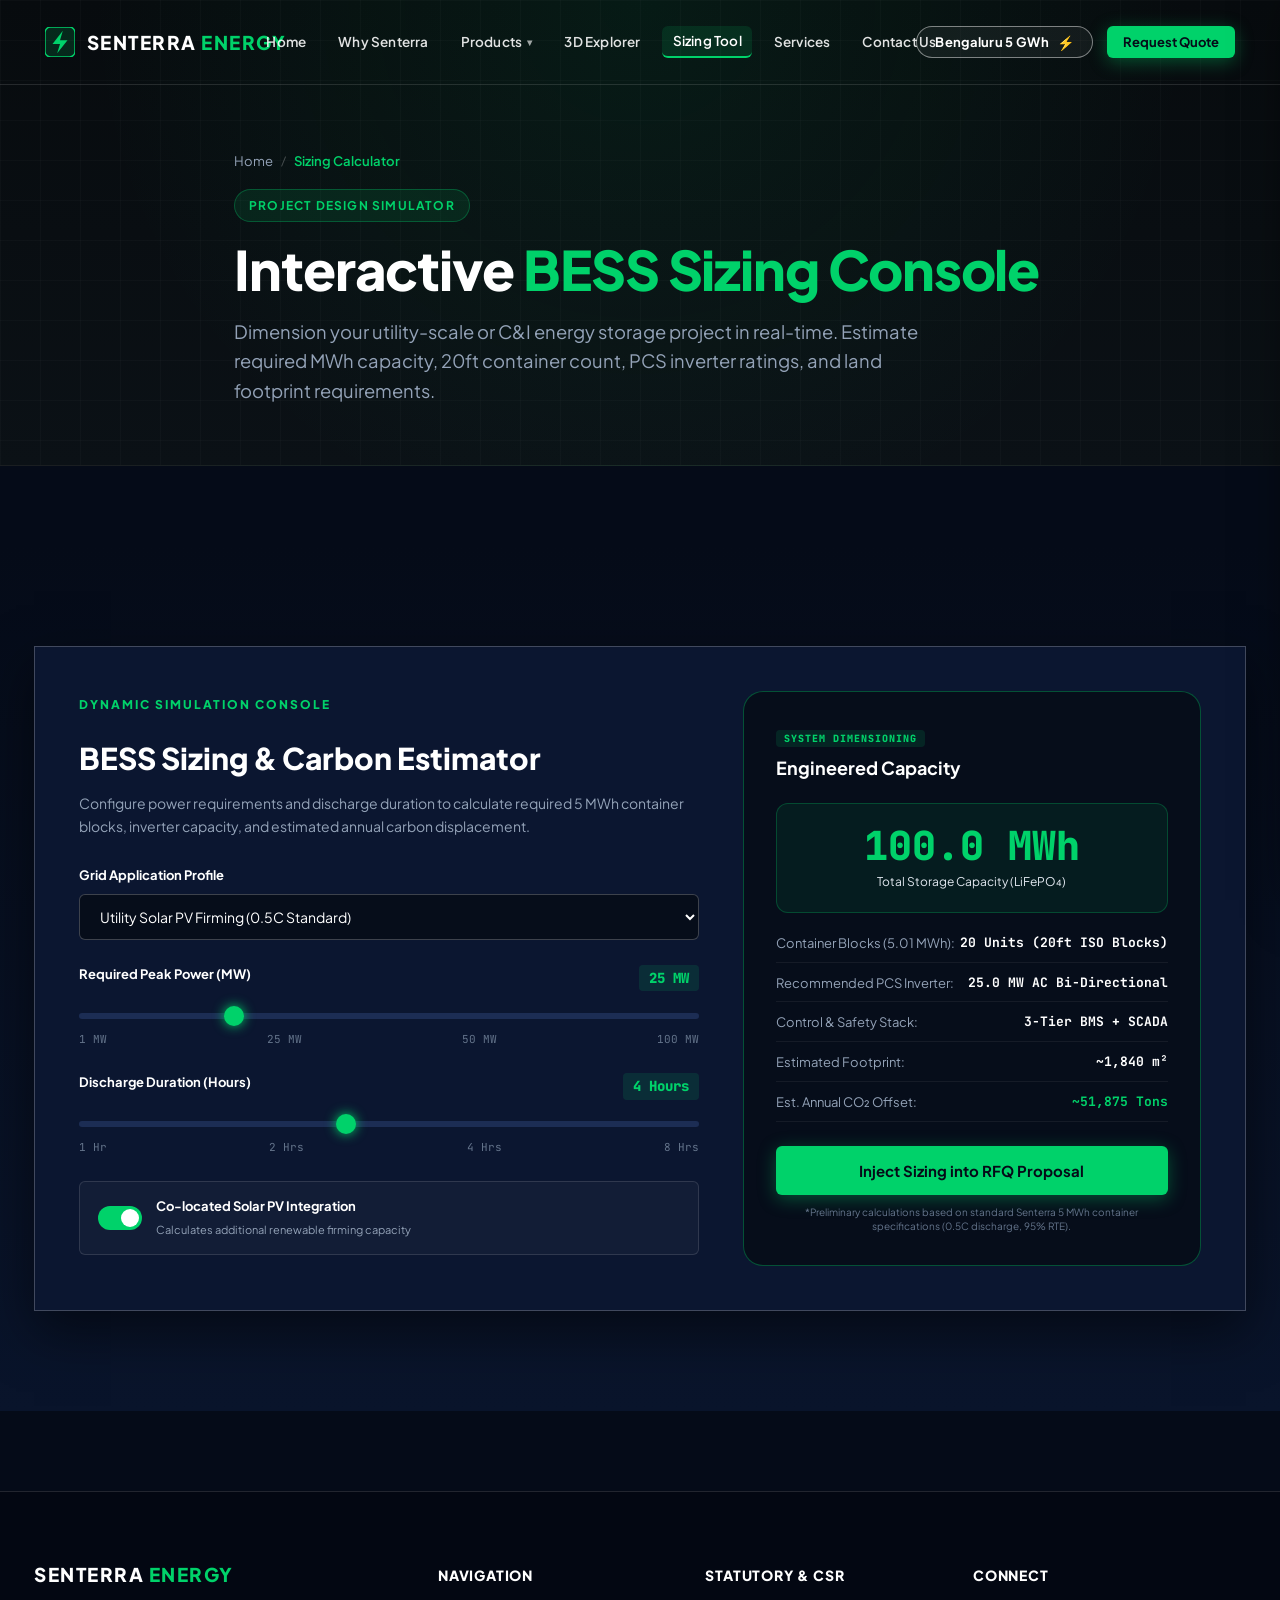
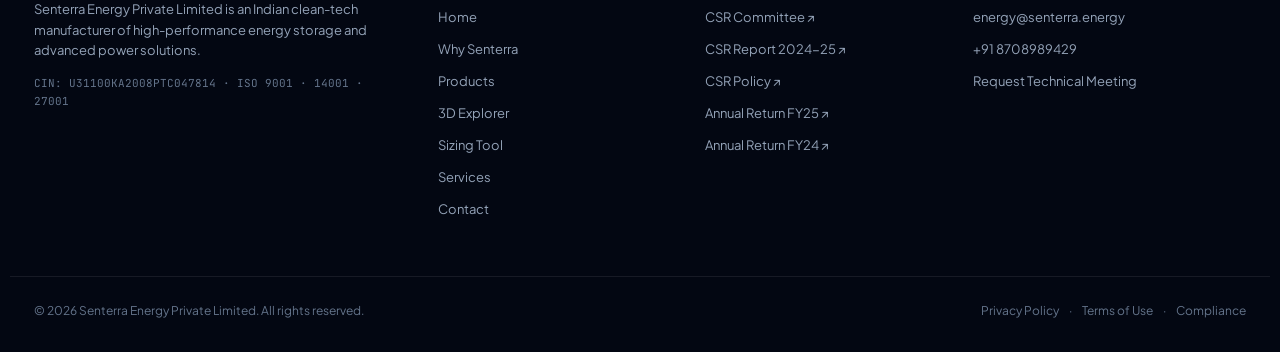
==== calculator.html @ 7936c8ac "feat: Senterra Energy redesign with interactive animations, compact solutions & EPC layout, and 8-ca" ====
<!DOCTYPE html>
<html lang="en">
<head>
  <meta charset="UTF-8">
  <meta name="viewport" content="width=device-width, initial-scale=1.0">
  <title>BESS Sizing Calculator | Real-Time Power & Capacity Simulation | Senterra Energy</title>
  <meta name="description" content="Simulate your battery storage requirements in real time. Adjust power from 1 to 100 MW, duration from 1 to 8 hours, application profile, and solar co-location.">
  <link rel="preconnect" href="https://fonts.googleapis.com">
  <link rel="preconnect" href="https://fonts.gstatic.com" crossorigin>
  <link href="https://fonts.googleapis.com/css2?family=Plus+Jakarta+Sans:wght@300;400;500;600;700;800;900&family=JetBrains+Mono:wght@400;500;600;700&display=swap" rel="stylesheet">
  <link rel="stylesheet" href="styles.css">
</head>
<body>

  <!-- Rayzon Solar-Style Branded Page Loader & Transition Curtain -->
  <div id="pageLoader" class="page-loader">
    <div class="loader-content">
      <div class="loader-symbol">
        <svg width="48" height="48" viewBox="0 0 32 32" fill="none">
          <rect width="32" height="32" rx="8" fill="#00D26A" fill-opacity="0.15" stroke="#00D26A" stroke-width="2"/>
          <path d="M19 4L8 18H16L13 28L24 14H16L19 4Z" fill="#00D26A"/>
        </svg>
      </div>
      <div class="loader-text">
        <span>S</span>
        <span>E</span>
        <span>N</span>
        <span>T</span>
        <span>E</span>
        <span>R</span>
        <span>R</span>
        <span>A</span>
      </div>
      <div class="loader-subtext">ENERGY</div>
    </div>
  </div>


  <!-- Floating Navigation Bar -->
  <header class="floating-header" id="navbar">
    <div class="header-inner">
      
      <!-- Brand Logo -->
      <a href="index.html" class="brand-logo" aria-label="Senterra Energy Home">
        <div class="brand-symbol">
          <svg width="30" height="30" viewBox="0 0 32 32" fill="none">
            <rect width="32" height="32" rx="6" fill="#00D26A" fill-opacity="0.15" stroke="#00D26A" stroke-width="1.5"/>
            <path d="M19 4L8 18H16L13 28L24 14H16L19 4Z" fill="#00D26A"/>
          </svg>
        </div>
        <div class="brand-text">
          <div class="logo-main">SENTERRA <span>ENERGY</span></div>
        </div>
      </a>

      <!-- Desktop Nav Links -->
      <nav class="desktop-nav" aria-label="Main Navigation">
        <ul class="nav-links">
          <li class="nav-item"><a href="index.html" class="nav-link">Home</a></li>
          <li class="nav-item"><a href="why-senterra.html" class="nav-link">Why Senterra</a></li>
          
          <!-- Mega Menu Dropdown -->
          <li class="nav-item has-dropdown">
            <a href="products.html" class="nav-link dropdown-toggle" id="productsLink">
              Products <span class="nav-caret">▾</span>
            </a>
            <div class="mega-menu" id="megaMenu">
              <div class="mega-menu-inner">
                <div class="mega-col">
                  <div class="mega-col-title">
                    <span class="icon-bubble bess-bubble">⚡</span>
                    <div>
                      <h4>Energy Storage (BESS)</h4>
                      <p>Utility-scale containerized platforms</p>
                    </div>
                  </div>
                  <ul class="mega-list">
                    <li><a href="products.html" data-filter="bess" data-prod="5mwh-block">5 MWh DC Battery Block <span>20ft Containerized · 1500V</span></a></li>
                    <li><a href="products.html" data-filter="bess" data-prod="pcs">Power Conversion System (PCS) <span>Bi-directional AC/DC Inverter</span></a></li>
                    <li><a href="products.html" data-filter="bess" data-prod="bms">Battery Management System (BMS) <span>Cell-level telemetry</span></a></li>
                    <li><a href="products.html" data-filter="bess" data-prod="ems">Energy Management System (EMS) <span>Grid dispatch optimizer</span></a></li>
                    <li><a href="products.html" data-filter="bess" data-prod="ci-pack">C&amp;I Storage Systems <span>Peak shaving cabinets</span></a></li>
                  </ul>
                </div>

                <div class="mega-col">
                  <div class="mega-col-title">
                    <span class="icon-bubble telecom-bubble">📡</span>
                    <div>
                      <h4>Telecom &amp; ICT Power</h4>
                      <p>High-availability passive systems</p>
                    </div>
                  </div>
                  <ul class="mega-list">
                    <li><a href="products.html" data-filter="telecom" data-prod="hybrid-dc">Hybrid DC Power System <span>Solar-Grid-DG hybrid</span></a></li>
                    <li><a href="products.html" data-filter="telecom" data-prod="dc-power">DC Power System <span>Modular 48V rectifiers</span></a></li>
                    <li><a href="products.html" data-filter="telecom" data-prod="charge-control">Charge Control Unit (CCU) <span>Intelligent balancing</span></a></li>
                    <li><a href="products.html" data-filter="telecom" data-prod="lithium-telecom">Lithium Telecom Battery <span>48V LiFePO4 rackmount</span></a></li>
                    <li><a href="products.html" data-filter="telecom" data-prod="outdoor-cabinet">Outdoor IP-55 Enclosure <span>Harsh climate shielding</span></a></li>
                    <li><a href="products.html" data-filter="telecom" data-prod="micro-sites">Micro Sites &amp; 5G Nodes <span>Compact pole power</span></a></li>
                  </ul>
                </div>

                <div class="mega-col featured-mega-col">
                  <div class="mega-spotlight">
                    <span class="spotlight-tag">UTILITY BENCHMARK</span>
                    <h5>5 MWh Liquid-Cooled BESS</h5>
                    <p>India's landmark 20ft containerized storage block. Active liquid thermal loop maintains cells within ±2.5°C.</p>
                    <div class="spotlight-metric">
                      <div><span class="s-val">5.01 MWh</span><span class="s-lbl">DC Capacity</span></div>
                      <div><span class="s-val">≥ 6,000</span><span class="s-lbl">Cycles @ 80% DoD</span></div>
                    </div>
                    <button class="btn btn-sm btn-emerald w-full" onclick="openSpecModal('5mwh-block')">View Spec Sheet</button>
                  </div>
                </div>
              </div>
            </div>
          </li>

          <li class="nav-item"><a href="explorer.html" class="nav-link">3D Explorer</a></li>
          <li class="nav-item"><a href="calculator.html" class="nav-link active">Sizing Tool</a></li>
          <li class="nav-item"><a href="services.html" class="nav-link">Services</a></li>
          <li class="nav-item"><a href="contact.html" class="nav-link">Contact Us</a></li>
        </ul>
      </nav>

      <!-- Action Buttons -->
      <div class="header-actions">
        <a href="why-senterra.html" class="pill-btn desktop-only">
          <span>Bengaluru 5 GWh</span>
          <span class="pill-flag">⚡</span>
        </a>

        <button class="btn btn-emerald btn-sm" onclick="openRfqModal()">
          Request Quote
        </button>

        <button class="mobile-toggle" id="mobileToggle" aria-label="Open navigation menu">
          <span></span>
          <span></span>
          <span></span>
        </button>
      </div>
    </div>
  </header>

  <!-- Mobile Drawer Menu -->
  <div class="mobile-drawer" id="mobileDrawer">
    <div class="mobile-drawer-header">
      <div class="brand-logo">
        <span class="logo-main">SENTERRA <span>ENERGY</span></span>
      </div>
      <button class="drawer-close-btn" id="drawerCloseBtn">&times;</button>
    </div>
    <nav class="mobile-nav">
      <ul>
        <li><a href="index.html" class="mobile-link">Home</a></li>
        <li><a href="why-senterra.html" class="mobile-link">Why Senterra</a></li>
        <li><a href="products.html" class="mobile-link">Products &amp; Systems</a></li>
        <li><a href="explorer.html" class="mobile-link">3D Container Explorer</a></li>
        <li><a href="calculator.html" class="mobile-link">BESS Sizing Calculator</a></li>
        <li><a href="services.html" class="mobile-link">Services &amp; Lifecycle AMC</a></li>
        <li><a href="contact.html" class="mobile-link">Contact Us</a></li>
      </ul>
      <div class="mobile-drawer-footer">
        <button class="btn btn-emerald btn-block" onclick="openRfqModal(); closeDrawer();">Request Proposal</button>
        <div class="mobile-contact-info">
          <p>📞 +91-80-284 377 92</p>
          <p>✉️ info@senterraenergy.com</p>
          <p>📍 Bengaluru, Karnataka, India</p>
        </div>
      </div>
    </nav>
  </div>
  <div class="drawer-overlay" id="drawerOverlay"></div>

  <!-- Subpage Hero Banner -->
  <section class="subpage-hero">
    <div class="container subpage-hero-inner">
      <div class="breadcrumbs">
        <a href="index.html">Home</a>
        <span class="crumb-sep">/</span>
        <span class="crumb-current">Sizing Calculator</span>
      </div>
      <span class="hero-kicker">PROJECT DESIGN SIMULATOR</span>
      <h1>Interactive <span>BESS Sizing Console</span></h1>
      <p class="subpage-lead">Dimension your utility-scale or C&I energy storage project in real-time. Estimate required MWh capacity, 20ft container count, PCS inverter ratings, and land footprint requirements.</p>
    </div>
  </section>

  <!-- Main Page Content -->
  <main class="standalone-section">
    <section class="section calc-section" id="calculator">
    <div class="container">
      <div class="calc-console-card">
        <div class="calc-grid">
          
          <div class="calc-controls">
            <span class="kicker-tag text-emerald">DYNAMIC SIMULATION CONSOLE</span>
            <h2 class="calc-h2">BESS Sizing &amp; Carbon Estimator</h2>
            <p class="calc-intro-text">
              Configure power requirements and discharge duration to calculate required 5 MWh container blocks, inverter capacity, and estimated annual carbon displacement.
            </p>

            <div class="control-group">
              <label for="calcAppType" class="field-label">Grid Application Profile</label>
              <select id="calcAppType" class="field-select">
                <option value="utility-solar">Utility Solar PV Firming (0.5C Standard)</option>
                <option value="peak-shaving">Grid Peak Shaving &amp; Frequency Regulation (1C Fast)</option>
                <option value="telecom-offgrid">Telecom Off-Grid Islanded Microgrid</option>
                <option value="ci-industrial">Commercial &amp; Industrial Demand Charge Mitigation</option>
              </select>
            </div>

            <!-- Power Rating Slider -->
            <div class="control-group">
              <div class="slider-meta">
                <label for="powerSlider" class="field-label">Required Peak Power (MW)</label>
                <span class="val-pill" id="powerDisplay">25 MW</span>
              </div>
              <input type="range" id="powerSlider" min="1" max="100" value="25" class="range-slider">
              <div class="slider-ticks">
                <span>1 MW</span>
                <span>25 MW</span>
                <span>50 MW</span>
                <span>100 MW</span>
              </div>
            </div>

            <!-- Duration Slider -->
            <div class="control-group">
              <div class="slider-meta">
                <label for="durationSlider" class="field-label">Discharge Duration (Hours)</label>
                <span class="val-pill" id="durationDisplay">4 Hours</span>
              </div>
              <input type="range" id="durationSlider" min="1" max="8" value="4" step="0.5" class="range-slider">
              <div class="slider-ticks">
                <span>1 Hr</span>
                <span>2 Hrs</span>
                <span>4 Hrs</span>
                <span>8 Hrs</span>
              </div>
            </div>

            <!-- Solar Co-location -->
            <div class="toggle-card">
              <label class="switch">
                <input type="checkbox" id="solarToggle" checked>
                <span class="slider round"></span>
              </label>
              <div class="toggle-copy">
                <strong>Co-located Solar PV Integration</strong>
                <span>Calculates additional renewable firming capacity</span>
              </div>
            </div>
          </div>

          <!-- Output Telemetry Panel -->
          <div class="calc-telemetry-output">
            <div class="output-header">
              <span class="calc-badge">SYSTEM DIMENSIONING</span>
              <h3>Engineered Capacity</h3>
            </div>

            <div class="output-mega-stat">
              <span class="m-val" id="totalMwhOutput">100.0 MWh</span>
              <span class="m-sub">Total Storage Capacity (LiFePO₄)</span>
            </div>

            <div class="output-specs-list">
              <div class="o-row">
                <span class="o-lbl">Container Blocks (5.01 MWh):</span>
                <span class="o-val" id="containerCountOutput">20 Units (20ft ISO)</span>
              </div>
              <div class="o-row">
                <span class="o-lbl">Recommended PCS Inverter:</span>
                <span class="o-val" id="pcsRatingOutput">25.0 MW AC</span>
              </div>
              <div class="o-row">
                <span class="o-lbl">Control &amp; Safety Stack:</span>
                <span class="o-val">3-Tier BMS + SCADA</span>
              </div>
              <div class="o-row">
                <span class="o-lbl">Estimated Footprint:</span>
                <span class="o-val" id="footprintOutput">~1,840 m²</span>
              </div>
              <div class="o-row green-row">
                <span class="o-lbl">Est. Annual CO₂ Offset:</span>
                <span class="o-val" id="carbonOutput">~41,500 Tons</span>
              </div>
            </div>

            <div class="output-action-box">
              <button class="btn btn-emerald btn-block btn-lg" onclick="applySizingToRfq()">
                Inject Sizing into RFQ Proposal
              </button>
              <span class="output-disclaimer">
                *Preliminary calculations based on standard Senterra 5 MWh container specifications (0.5C discharge, 95% RTE).
              </span>
            </div>
          </div>

        </div>
      </div>
    </div>
  </section>
  </main>

  <!-- Modern Clean Footer -->
  <footer class="site-footer">
    <div class="container footer-grid">
      <div class="footer-brand-col">
        <div class="brand-logo">
          <span class="logo-main">SENTERRA <span>ENERGY</span></span>
        </div>
        <p class="footer-desc">
          Senterra Energy Private Limited is an Indian clean-tech manufacturer of high-performance energy storage and advanced power solutions.
        </p>
        <div class="footer-cin">
          CIN: U31100KA2008PTC047814 · ISO 9001 · 14001 · 27001
        </div>
      </div>

      <div class="footer-links-col">
        <h4>Navigation</h4>
        <ul>
          <li><a href="index.html">Home</a></li>
          <li><a href="why-senterra.html">Why Senterra</a></li>
          <li><a href="products.html">Products</a></li>
          <li><a href="explorer.html">3D Explorer</a></li>
          <li><a href="calculator.html">Sizing Tool</a></li>
          <li><a href="services.html">Services</a></li>
          <li><a href="contact.html">Contact</a></li>
        </ul>
      </div>

      <div class="footer-links-col">
        <h4>Statutory &amp; CSR</h4>
        <ul>
          <li><a href="https://senterraenergy.com/csr/Composition-of-%20CSRcommittees.pdf" target="_blank" rel="noopener">CSR Committee ↗</a></li>
          <li><a href="https://senterraenergy.com/csr/CSR%20Report%202024-25.pdf" target="_blank" rel="noopener">CSR Report 2024-25 ↗</a></li>
          <li><a href="https://senterraenergy.com/csr/CSR%20Policy_LPPL-Sept%2025%2C%2025.pdf" target="_blank" rel="noopener">CSR Policy ↗</a></li>
          <li><a href="https://senterraenergy.com/annual-return/FY%202024-25.pdf" target="_blank" rel="noopener">Annual Return FY25 ↗</a></li>
          <li><a href="https://senterraenergy.com/annual-return/FY%202023-24.pdf" target="_blank" rel="noopener">Annual Return FY24 ↗</a></li>
        </ul>
      </div>

      <div class="footer-links-col">
        <h4>Connect</h4>
        <ul>
          <li><a href="mailto:energy@senterra.energy">energy@senterra.energy</a></li>
          <li><a href="tel:+918708989429">+91 8708989429</a></li>
          <li><a href="contact.html">Request Technical Meeting</a></li>
        </ul>
      </div>
    </div>

    <div class="container footer-bottom-bar">
      <p>&copy; 2026 Senterra Energy Private Limited. All rights reserved.</p>
      <div class="footer-legal-links">
        <a href="#">Privacy Policy</a>
        <span>·</span>
        <a href="#">Terms of Use</a>
        <span>·</span>
        <a href="#">Compliance</a>
      </div>
    </div>
  </footer>

  <!-- Technical Spec Sheet Modal -->
  <div class="modal-overlay" id="specModalOverlay">
    <div class="modal-window" role="dialog" aria-modal="true" aria-labelledby="modalProductTitle">
      <div class="modal-header">
        <div>
          <span class="modal-cat-tag" id="modalProductCategory">ENERGY STORAGE</span>
          <h3 id="modalProductTitle">5 MWh DC Battery Block</h3>
        </div>
        <button class="modal-close" onclick="closeSpecModal()" aria-label="Close Modal">&times;</button>
      </div>
      <div class="modal-body" id="modalProductContent"></div>
      <div class="modal-footer">
        <button class="btn btn-outline-white" onclick="closeSpecModal()">Close</button>
        <button class="btn btn-emerald" onclick="initiateRfqForModalProduct()">Request Sizing &amp; Pricing</button>
      </div>
    </div>
  </div>

  <!-- Toast Notification Container -->
  <div class="toast-container" id="toastContainer"></div>

  <!-- Scripts -->
  <script src="app.js"></script>
</body>
</html>
---- styles.css ----
/* ==========================================================================
   Senterra Energy - Cinematic Clean-Tech Design System (Rayzon Solar Inspired)
   High-Impact, Floating Glass Header, Industrial Power Architecture
   ========================================================================== */

:root {
  /* Core Tones */
  --bg-deep: #050B18;
  --bg-dark: #081226;
  --bg-card: rgba(14, 24, 48, 0.7);
  --bg-card-hover: rgba(20, 36, 72, 0.85);
  --bg-glass: rgba(10, 20, 42, 0.65);
  
  --border-glass: rgba(255, 255, 255, 0.12);
  --border-glass-strong: rgba(255, 255, 255, 0.22);
  --border-emerald: rgba(0, 210, 106, 0.4);

  --text-white: #FFFFFF;
  --text-slate: #E2E8F0;
  --text-muted: #94A3B8;
  --text-dim: #64748B;

  /* Accents */
  --emerald: #00D26A;
  --emerald-glow: rgba(0, 210, 106, 0.35);
  --cyan: #00B4D8;
  --cyan-glow: rgba(0, 180, 216, 0.35);
  --amber: #F59E0B;

  /* Typography */
  --font-sans: 'Plus Jakarta Sans', -apple-system, BlinkMacSystemFont, "Segoe UI", Roboto, sans-serif;
  --font-mono: 'JetBrains Mono', monospace;

  /* Layout */
  --container-max: 1260px;
  --header-height: 84px;
  --radius-sm: 6px;
  --radius-md: 12px;
  --radius-lg: 20px;
  --radius-full: 9999px;

  --transition-smooth: 0.28s cubic-bezier(0.16, 1, 0.3, 1);
}

/* Reset & Base */
*, *::before, *::after {
  box-sizing: border-box;
  margin: 0;
  padding: 0;
}

html {
  scroll-behavior: smooth;
  scroll-padding-top: calc(var(--header-height) + 20px);
  color-scheme: dark;
}

body {
  font-family: var(--font-sans);
  background-color: var(--bg-deep);
  color: var(--text-slate);
  line-height: 1.6;
  font-size: 15px;
  overflow-x: hidden;
  -webkit-font-smoothing: antialiased;
}

a {
  color: inherit;
  text-decoration: none;
  transition: all var(--transition-smooth);
}

ul {
  list-style: none;
}

button, input, select, textarea {
  font-family: inherit;
  font-size: inherit;
  border: none;
  outline: none;
  background: none;
  color: inherit;
}

.container {
  width: 100%;
  max-width: var(--container-max);
  margin: 0 auto;
  padding: 0 24px;
}

.container-wide {
  width: 100%;
  max-width: 1400px;
  margin: 0 auto;
  padding: 0 32px;
}

/* ==========================================================================
   Floating Rayzon-Style Header
   ========================================================================== */

.floating-header {
  position: fixed;
  top: 0;
  left: 0;
  width: 100%;
  z-index: 1000;
  background: transparent;
  border-bottom: 1px solid rgba(255, 255, 255, 0.12);
  transition: background 0.35s ease, backdrop-filter 0.35s ease, border-color 0.35s ease, box-shadow 0.35s ease;
}

.floating-header.scrolled {
  background: rgba(5, 11, 24, 0.88);
  backdrop-filter: blur(20px);
  -webkit-backdrop-filter: blur(20px);
  border-bottom: 1px solid rgba(255, 255, 255, 0.08);
  box-shadow: 0 10px 30px rgba(0, 0, 0, 0.6);
}

.header-inner {
  display: flex;
  align-items: center;
  justify-content: space-between;
  width: 100%;
  max-width: 100%;
  padding: 0 clamp(24px, 3.5vw, 64px);
  height: var(--header-height);
  gap: clamp(16px, 2vw, 40px);
}

/* Logo anchored to the left of the screen */
.brand-logo {
  display: flex;
  align-items: center;
  gap: 12px;
  flex-shrink: 0;
  white-space: nowrap;
}

.brand-symbol {
  display: flex;
  align-items: center;
  justify-content: center;
  flex-shrink: 0;
}

.logo-main {
  font-size: 19px;
  font-weight: 900;
  letter-spacing: 1.5px;
  color: #FFFFFF;
  line-height: 1.1;
  white-space: nowrap;
}

.logo-main span {
  color: var(--emerald);
}

.logo-sub {
  font-size: 9px;
  font-weight: 700;
  letter-spacing: 1.5px;
  color: var(--text-muted);
  white-space: nowrap;
}

/* Desktop Nav Container */
.desktop-nav {
  display: flex;
  align-items: center;
  justify-content: center;
  flex: 1 1 auto;
  min-width: 0;
}

/* Nav Links - Centered, single-line, beautifully spaced */
.nav-links {
  display: flex;
  align-items: center;
  justify-content: center;
  gap: clamp(4px, 0.9vw, 18px);
  margin: 0;
  padding: 0;
  list-style: none;
  flex-wrap: nowrap;
}

.nav-item {
  display: flex;
  align-items: center;
  justify-content: center;
  flex-shrink: 0;
}

.nav-link {
  font-size: 13.5px;
  font-weight: 600;
  color: rgba(255, 255, 255, 0.88);
  padding: 8px clamp(8px, 0.8vw, 14px);
  border-radius: var(--radius-sm);
  display: inline-flex;
  align-items: center;
  justify-content: center;
  gap: 5px;
  white-space: nowrap;
  line-height: 1;
  letter-spacing: 0.2px;
  transition: color var(--transition-smooth), background-color var(--transition-smooth);
}

.nav-caret {
  font-size: 10px;
  opacity: 0.7;
  transition: transform var(--transition-smooth);
}

.nav-link:hover, .nav-link.active {
  color: #FFFFFF;
  background: rgba(255, 255, 255, 0.08);
}

.nav-item.has-dropdown {
  position: relative;
}

.nav-item.has-dropdown:hover .mega-menu {
  opacity: 1;
  visibility: visible;
  transform: translateX(-50%) translateY(0);
}

.nav-item.has-dropdown:hover .nav-caret {
  transform: rotate(180deg);
}

/* Mega-Menu Centered beneath Products */
.mega-menu {
  position: absolute;
  top: 100%;
  left: 50%;
  transform: translateX(-50%) translateY(12px);
  width: 860px;
  background: #091326;
  border: 1px solid var(--border-glass-strong);
  border-radius: var(--radius-lg);
  padding: 24px;
  box-shadow: 0 20px 50px rgba(0, 0, 0, 0.7);
  opacity: 0;
  visibility: hidden;
  transition: all var(--transition-smooth);
  z-index: 1001;
}

.mega-menu-inner {
  display: grid;
  grid-template-columns: 1.2fr 1.2fr 1.1fr;
  gap: 24px;
}

.mega-col-title {
  display: flex;
  align-items: center;
  gap: 10px;
  padding-bottom: 12px;
  margin-bottom: 12px;
  border-bottom: 1px solid var(--border-glass);
}

.icon-bubble {
  width: 32px;
  height: 32px;
  border-radius: 8px;
  display: flex;
  align-items: center;
  justify-content: center;
  font-size: 14px;
}

.bess-bubble { background: rgba(0, 210, 106, 0.15); }
.telecom-bubble { background: rgba(0, 180, 216, 0.15); }

.mega-col-title h4 {
  font-size: 14px;
  font-weight: 700;
  color: #FFFFFF;
}

.mega-col-title p {
  font-size: 11px;
  color: var(--text-muted);
}

.mega-list li {
  margin-bottom: 4px;
}

.mega-list a {
  display: block;
  padding: 6px 10px;
  border-radius: var(--radius-sm);
  font-size: 13px;
  font-weight: 600;
  color: var(--text-slate);
}

.mega-list a span {
  display: block;
  font-size: 11px;
  font-weight: 400;
  color: var(--text-dim);
}

.mega-list a:hover {
  background: rgba(0, 210, 106, 0.1);
  color: var(--emerald);
}

.mega-spotlight {
  background: linear-gradient(145deg, #101F3D 0%, #081122 100%);
  border: 1px solid rgba(0, 210, 106, 0.35);
  border-radius: var(--radius-md);
  padding: 18px;
  display: flex;
  flex-direction: column;
  justify-content: space-between;
  height: 100%;
}

.spotlight-tag {
  font-size: 10px;
  font-weight: 800;
  letter-spacing: 0.8px;
  color: var(--emerald);
  margin-bottom: 8px;
}

.mega-spotlight h5 {
  font-size: 15px;
  font-weight: 700;
  color: #FFFFFF;
  margin-bottom: 6px;
}

.mega-spotlight p {
  font-size: 12px;
  color: var(--text-muted);
  line-height: 1.45;
  margin-bottom: 12px;
}

.spotlight-metric {
  display: grid;
  grid-template-columns: 1fr 1fr;
  gap: 8px;
  background: rgba(0, 0, 0, 0.3);
  padding: 8px 10px;
  border-radius: var(--radius-sm);
  margin-bottom: 14px;
}

.s-val {
  display: block;
  font-family: var(--font-mono);
  font-size: 13px;
  font-weight: 700;
  color: var(--emerald);
}

.s-lbl {
  font-size: 10px;
  color: var(--text-muted);
}

/* Rayzon-Style Action Header Buttons */
.header-actions {
  display: flex;
  align-items: center;
  gap: 14px;
  flex-shrink: 0;
  white-space: nowrap;
}

/* Rounded Pill Button (Identical to Rayzon USA pill in user screenshot) */
.pill-btn {
  display: inline-flex;
  align-items: center;
  justify-content: center;
  gap: 8px;
  padding: 8px 18px;
  border-radius: var(--radius-full);
  border: 1.5px solid rgba(255, 255, 255, 0.45);
  background: rgba(255, 255, 255, 0.05);
  color: #FFFFFF;
  font-size: 13px;
  font-weight: 700;
  letter-spacing: 0.3px;
  white-space: nowrap;
  line-height: 1;
  flex-shrink: 0;
  transition: all var(--transition-smooth);
}

.pill-btn:hover {
  background: rgba(255, 255, 255, 0.15);
  border-color: #FFFFFF;
  transform: translateY(-1px);
}

.pill-flag {
  font-size: 14px;
}

/* Buttons */
.btn {
  display: inline-flex;
  align-items: center;
  justify-content: center;
  gap: 8px;
  font-weight: 700;
  border-radius: var(--radius-sm);
  cursor: pointer;
  padding: 10px 20px;
  font-size: 14px;
  transition: all var(--transition-smooth);
  white-space: nowrap;
}

.btn-sm {
  padding: 8px 16px;
  font-size: 13px;
  border-radius: var(--radius-sm);
}

.btn-lg {
  padding: 15px 28px;
  font-size: 15px;
  border-radius: var(--radius-sm);
}

.btn-emerald {
  background-color: var(--emerald);
  color: #050B18;
  box-shadow: 0 4px 18px var(--emerald-glow);
}

.btn-emerald:hover {
  background-color: #00F57C;
  transform: translateY(-2px);
  box-shadow: 0 6px 24px rgba(0, 210, 106, 0.45);
}

.btn-frosted {
  background: rgba(255, 255, 255, 0.1);
  border: 1px solid rgba(255, 255, 255, 0.25);
  backdrop-filter: blur(10px);
  color: #FFFFFF;
}

.btn-frosted:hover {
  background: rgba(255, 255, 255, 0.18);
  border-color: rgba(255, 255, 255, 0.4);
  transform: translateY(-2px);
}

.btn-outline-white {
  border: 1.5px solid rgba(255, 255, 255, 0.35);
  color: #FFFFFF;
  background: transparent;
}

.btn-outline-white:hover {
  border-color: var(--emerald);
  color: var(--emerald);
  background: rgba(0, 210, 106, 0.08);
}

.btn-block {
  width: 100%;
}

.w-full {
  width: 100%;
}

/* Mobile Toggle */
.mobile-toggle {
  display: none;
  flex-direction: column;
  justify-content: space-between;
  width: 24px;
  height: 18px;
  cursor: pointer;
}

.mobile-toggle span {
  width: 100%;
  height: 2px;
  background: #FFFFFF;
  border-radius: 2px;
}

/* ==========================================================================
   Cinematic Hero Section
   ========================================================================== */

.cinematic-hero {
  position: relative;
  min-height: 100vh;
  display: flex;
  flex-direction: column;
  justify-content: center;
  padding-top: calc(var(--header-height) + 40px);
  padding-bottom: 60px;
  overflow: hidden;
}

.hero-visual-backdrop {
  position: absolute;
  inset: 0;
  pointer-events: none;
  z-index: 1;
}

.hero-sky-gradient {
  position: absolute;
  inset: 0;
  background: radial-gradient(ellipse at 50% 15%, #0F244C 0%, #071226 50%, #040814 100%);
}

.hero-solar-mesh {
  position: absolute;
  inset: 0;
  background-image: 
    linear-gradient(rgba(0, 210, 106, 0.04) 1px, transparent 1px),
    linear-gradient(90deg, rgba(2, 132, 199, 0.04) 1px, transparent 1px);
  background-size: 60px 60px;
  mask-image: radial-gradient(ellipse at 50% 40%, black 20%, transparent 80%);
}

.hero-light-beams {
  position: absolute;
  top: -100px;
  left: 30%;
  width: 600px;
  height: 600px;
  background: radial-gradient(circle, rgba(0, 210, 106, 0.15) 0%, rgba(0, 180, 216, 0.1) 40%, transparent 70%);
  filter: blur(70px);
}

.hero-containers-art {
  position: absolute;
  bottom: 0;
  left: 0;
  width: 100%;
  height: 420px;
  opacity: 0.9;
}

.hero-skyline-svg {
  width: 100%;
  height: 100%;
}

.hero-fog-overlay {
  position: absolute;
  inset: 0;
  background: linear-gradient(180deg, rgba(5, 11, 24, 0.2) 0%, rgba(5, 11, 24, 0.4) 60%, #050B18 100%);
}

/* Hero Content */
.hero-content-wrapper {
  position: relative;
  z-index: 2;
  text-align: center;
  max-width: 960px;
  margin: 0 auto;
}

.hero-tag-pill {
  display: inline-flex;
  align-items: center;
  gap: 10px;
  background: rgba(14, 24, 48, 0.75);
  border: 1px solid rgba(255, 255, 255, 0.2);
  backdrop-filter: blur(10px);
  padding: 6px 16px;
  border-radius: var(--radius-full);
  margin-bottom: 24px;
}

.pulse-indicator {
  width: 8px;
  height: 8px;
  border-radius: 50%;
  background: var(--emerald);
  box-shadow: 0 0 10px var(--emerald);
}

.pill-text {
  font-size: 11px;
  font-weight: 800;
  letter-spacing: 1px;
  color: #FFFFFF;
}

.pill-badge-award {
  background: rgba(0, 210, 106, 0.15);
  border: 1px solid rgba(0, 210, 106, 0.4);
  color: var(--emerald);
  font-size: 11px;
  font-weight: 700;
  padding: 2px 8px;
  border-radius: 4px;
  margin-left: 4px;
}

.hero-headline {
  font-size: clamp(38px, 5.5vw, 68px);
  font-weight: 900;
  letter-spacing: -1.5px;
  line-height: 1.08;
  color: #FFFFFF;
  margin-bottom: 20px;
  text-transform: uppercase;
}

.hero-gradient-text {
  background: linear-gradient(135deg, #FFFFFF 0%, #00D26A 50%, #00B4D8 100%);
  -webkit-background-clip: text;
  -webkit-text-fill-color: transparent;
}

.hero-lead-text {
  font-size: 17px;
  color: #CBD5E1;
  line-height: 1.65;
  max-width: 780px;
  margin: 0 auto 36px auto;
}

.hero-action-row {
  display: flex;
  align-items: center;
  justify-content: center;
  gap: 16px;
  margin-bottom: 56px;
  flex-wrap: wrap;
}

/* Glass Metric Strip Pinned at Hero Bottom */
.hero-stats-glass-strip {
  display: flex;
  align-items: center;
  justify-content: space-between;
  background: rgba(14, 24, 48, 0.7);
  border: 1px solid rgba(255, 255, 255, 0.15);
  backdrop-filter: blur(16px);
  -webkit-backdrop-filter: blur(16px);
  border-radius: var(--radius-lg);
  padding: 22px 36px;
  box-shadow: 0 16px 40px rgba(0, 0, 0, 0.4);
}

.stat-cell {
  display: flex;
  flex-direction: column;
  text-align: center;
}

.stat-number {
  font-family: var(--font-mono);
  font-size: 26px;
  font-weight: 800;
  color: #FFFFFF;
  letter-spacing: -0.5px;
  line-height: 1.1;
}

.stat-caption {
  font-size: 11px;
  font-weight: 600;
  color: var(--text-muted);
  text-transform: uppercase;
  letter-spacing: 0.6px;
  margin-top: 4px;
}

.stat-separator {
  width: 1px;
  height: 38px;
  background: rgba(255, 255, 255, 0.12);
}

/* ==========================================================================
   "Why Senterra" Section (Rayzon Style)
   ========================================================================== */

.section {
  padding: 100px 0;
  position: relative;
}

.section-heading-center {
  text-align: center;
  max-width: 720px;
  margin: 0 auto 56px auto;
}

.kicker-tag {
  display: inline-block;
  font-size: 12px;
  font-weight: 800;
  letter-spacing: 2px;
  text-transform: uppercase;
  color: var(--emerald);
  margin-bottom: 12px;
}

.section-h2 {
  font-size: 38px;
  font-weight: 800;
  letter-spacing: -0.8px;
  color: #FFFFFF;
  line-height: 1.2;
  margin-bottom: 14px;
}

.section-p {
  font-size: 16px;
  color: var(--text-muted);
  line-height: 1.6;
}

.why-grid {
  display: grid;
  grid-template-columns: repeat(2, 1fr);
  gap: 28px;
}

.why-card {
  background: var(--bg-card);
  border: 1px solid var(--border-glass);
  border-radius: var(--radius-lg);
  padding: 38px;
  position: relative;
  overflow: hidden;
  transition: all var(--transition-smooth);
  display: flex;
  flex-direction: column;
}

.why-card:hover {
  background: var(--bg-card-hover);
  border-color: var(--border-glass-strong);
  transform: translateY(-4px);
  box-shadow: 0 16px 40px rgba(0, 0, 0, 0.5);
}

.highlighted-why-card {
  border-color: rgba(0, 210, 106, 0.4);
}

.highlighted-why-card:hover {
  border-color: var(--emerald);
  box-shadow: 0 16px 40px rgba(0, 210, 106, 0.2);
}

.why-icon-wrap {
  width: 56px;
  height: 56px;
  border-radius: 12px;
  background: rgba(0, 210, 106, 0.12);
  color: var(--emerald);
  display: flex;
  align-items: center;
  justify-content: center;
  margin-bottom: 20px;
}

.why-num {
  position: absolute;
  top: 32px;
  right: 36px;
  font-family: var(--font-mono);
  font-size: 24px;
  font-weight: 800;
  color: rgba(255, 255, 255, 0.15);
}

.why-card h3 {
  font-size: 21px;
  font-weight: 800;
  color: #FFFFFF;
  margin-bottom: 12px;
  line-height: 1.3;
}

.why-card p {
  font-size: 14px;
  color: var(--text-slate);
  line-height: 1.6;
  margin-bottom: 22px;
}

.why-checklist {
  margin-top: auto;
  display: flex;
  flex-direction: column;
  gap: 8px;
}

.why-checklist li {
  font-size: 13px;
  color: #CBD5E1;
  position: relative;
  padding-left: 20px;
}

.why-checklist li::before {
  content: "✓";
  position: absolute;
  left: 0;
  color: var(--emerald);
  font-weight: bold;
}

/* ==========================================================================
   Interactive 3D Container Explorer
   ========================================================================== */

.container-explorer-section {
  background: #081122;
  border-top: 1px solid var(--border-glass);
  border-bottom: 1px solid var(--border-glass);
}

.explorer-layout {
  display: grid;
  grid-template-columns: 1.35fr 0.85fr;
  gap: 36px;
  align-items: center;
}

.explorer-visual-card {
  background: #060D1A;
  border: 1px solid var(--border-glass-strong);
  border-radius: var(--radius-xl);
  padding: 32px;
  box-shadow: 0 20px 50px rgba(0, 0, 0, 0.5);
}

.container-hotspot-stage {
  position: relative;
}

.bess-schematic-3d {
  position: relative;
  background: linear-gradient(160deg, #121F3D 0%, #0A1326 100%);
  border: 2px solid #2B3D66;
  border-radius: var(--radius-md);
  padding: 24px;
  min-height: 320px;
}

/* Hotspot Pins */
.hotspot-pin {
  position: absolute;
  z-index: 10;
  cursor: pointer;
  display: flex;
  align-items: center;
  gap: 8px;
  transform: translate(-50%, -50%);
}

.pin-dot {
  width: 28px;
  height: 28px;
  border-radius: 50%;
  background: var(--emerald);
  color: #050B18;
  font-family: var(--font-mono);
  font-size: 11px;
  font-weight: 800;
  display: flex;
  align-items: center;
  justify-content: center;
  box-shadow: 0 0 14px var(--emerald);
  transition: transform var(--transition-smooth);
}

.pin-radar {
  position: absolute;
  left: -6px;
  top: -6px;
  width: 40px;
  height: 40px;
  border-radius: 50%;
  border: 2px solid var(--emerald);
  animation: radarPing 2s infinite;
  pointer-events: none;
}

@keyframes radarPing {
  0% { transform: scale(0.6); opacity: 1; }
  100% { transform: scale(1.6); opacity: 0; }
}

.pin-label {
  background: rgba(5, 11, 24, 0.85);
  border: 1px solid rgba(255, 255, 255, 0.2);
  color: #FFFFFF;
  font-size: 11px;
  font-weight: 700;
  padding: 3px 8px;
  border-radius: 4px;
  white-space: nowrap;
  backdrop-filter: blur(4px);
}

.hotspot-pin:hover .pin-dot,
.hotspot-pin.active .pin-dot {
  transform: scale(1.2);
  background: #00F57C;
}

/* Cutaway Graphics */
.container-cutaway-graphic {
  background: #081122;
  border-radius: var(--radius-sm);
  padding: 16px;
  border: 1px solid rgba(255, 255, 255, 0.06);
}

.c-hvac-deck {
  display: flex;
  justify-content: space-around;
  margin-bottom: 12px;
}

.c-hvac-unit {
  background: #19274A;
  border: 1px solid var(--cyan);
  color: var(--cyan);
  font-family: var(--font-mono);
  font-size: 10px;
  font-weight: 700;
  padding: 3px 12px;
  border-radius: 3px;
}

.c-rack-bays {
  display: grid;
  grid-template-columns: repeat(6, 1fr);
  gap: 8px;
  margin-bottom: 12px;
}

.c-bay {
  background: #0E1A33;
  border: 1px solid rgba(255, 255, 255, 0.08);
  border-radius: 4px;
  padding: 8px 4px;
  text-align: center;
}

.c-bay span {
  font-family: var(--font-mono);
  font-size: 9px;
  color: var(--text-muted);
}

.bay-bars {
  height: 80px;
  background: repeating-linear-gradient(
    0deg,
    #00D26A 0px,
    #00D26A 4px,
    transparent 4px,
    transparent 8px
  );
  margin-top: 6px;
  border-radius: 2px;
  opacity: 0.85;
}

.c-chassis-label {
  text-align: center;
  font-family: var(--font-mono);
  font-size: 10px;
  color: var(--text-dim);
  letter-spacing: 1px;
}

.hotspot-instruction {
  margin-top: 14px;
  text-align: center;
  font-size: 12px;
  color: var(--text-muted);
}

/* Detail Panel */
.hotspot-info-card {
  background: var(--bg-card);
  border: 1px solid var(--border-glass-strong);
  border-radius: var(--radius-xl);
  padding: 36px;
  box-shadow: 0 16px 40px rgba(0, 0, 0, 0.4);
}

.hotspot-sub {
  display: block;
  font-family: var(--font-mono);
  font-size: 11px;
  font-weight: 700;
  letter-spacing: 1px;
  color: var(--cyan);
  margin-bottom: 6px;
}

.hotspot-heading {
  font-size: 24px;
  font-weight: 800;
  color: #FFFFFF;
  margin-bottom: 12px;
}

.hotspot-body {
  font-size: 14px;
  color: var(--text-slate);
  line-height: 1.6;
  margin-bottom: 24px;
}

.hotspot-data-table {
  background: rgba(0, 0, 0, 0.3);
  border: 1px solid var(--border-glass);
  border-radius: var(--radius-md);
  padding: 16px;
  margin-bottom: 26px;
  display: flex;
  flex-direction: column;
  gap: 10px;
}

.h-data-row {
  display: flex;
  justify-content: space-between;
  font-size: 13px;
  padding-bottom: 8px;
  border-bottom: 1px solid rgba(255, 255, 255, 0.06);
}

.h-data-row:last-child {
  border-bottom: none;
  padding-bottom: 0;
}

.h-lbl {
  color: var(--text-muted);
}

.h-val {
  font-family: var(--font-mono);
  font-weight: 700;
  color: #FFFFFF;
}

.hotspot-actions {
  display: flex;
  gap: 10px;
  flex-wrap: wrap;
}

/* ==========================================================================
   Product Catalog
   ========================================================================== */

.products-section {
  background: var(--bg-deep);
}

.product-filter-pills {
  display: flex;
  justify-content: center;
  gap: 10px;
  margin-bottom: 24px;
  flex-wrap: wrap;
}

.filter-pill {
  padding: 8px 20px;
  border-radius: var(--radius-full);
  font-size: 13px;
  font-weight: 700;
  background: rgba(255, 255, 255, 0.05);
  border: 1px solid var(--border-glass);
  color: var(--text-muted);
  cursor: pointer;
  transition: all var(--transition-smooth);
}

.filter-pill:hover {
  background: rgba(255, 255, 255, 0.1);
  color: #FFFFFF;
}

.filter-pill.active {
  background: var(--emerald);
  border-color: var(--emerald);
  color: #050B18;
  box-shadow: 0 4px 14px var(--emerald-glow);
}

.search-wrap {
  max-width: 500px;
  margin: 0 auto;
  position: relative;
}

.search-icon {
  position: absolute;
  left: 16px;
  top: 50%;
  transform: translateY(-50%);
  color: var(--text-dim);
  pointer-events: none;
}

.search-field {
  width: 100%;
  padding: 12px 20px 12px 46px;
  background: #0D1933;
  border: 1px solid var(--border-glass-strong);
  border-radius: var(--radius-full);
  font-size: 13px;
  color: #FFFFFF;
  transition: border-color var(--transition-smooth);
}

.search-field:focus {
  border-color: var(--emerald);
  box-shadow: 0 0 0 3px rgba(0, 210, 106, 0.2);
}

.products-grid {
  display: grid;
  grid-template-columns: repeat(auto-fill, minmax(360px, 1fr));
  gap: 24px;
}

.prod-card {
  background: var(--bg-card);
  border: 1px solid var(--border-glass);
  border-radius: var(--radius-lg);
  padding: 26px;
  display: flex;
  flex-direction: column;
  justify-content: space-between;
  transition: all var(--transition-smooth);
}

.prod-card:hover {
  background: var(--bg-card-hover);
  border-color: rgba(0, 210, 106, 0.5);
  transform: translateY(-4px);
  box-shadow: 0 16px 40px rgba(0, 0, 0, 0.45);
}

.prod-card-top {
  display: flex;
  justify-content: space-between;
  align-items: center;
  margin-bottom: 14px;
}

.prod-badge {
  font-size: 10px;
  font-weight: 800;
  text-transform: uppercase;
  letter-spacing: 0.8px;
  padding: 3px 8px;
  border-radius: 4px;
}

.badge-bess { background: rgba(0, 210, 106, 0.15); color: var(--emerald); border: 1px solid rgba(0, 210, 106, 0.3); }
.badge-telecom { background: rgba(0, 180, 216, 0.15); color: var(--cyan); border: 1px solid rgba(0, 180, 216, 0.3); }
.badge-hybrid { background: rgba(245, 158, 11, 0.15); color: var(--amber); border: 1px solid rgba(245, 158, 11, 0.3); }
.badge-scada { background: rgba(168, 85, 247, 0.15); color: #C084FC; border: 1px solid rgba(168, 85, 247, 0.3); }

.prod-title {
  font-size: 19px;
  font-weight: 800;
  color: #FFFFFF;
  margin-bottom: 8px;
  line-height: 1.3;
}

.prod-desc {
  font-size: 13px;
  color: var(--text-muted);
  line-height: 1.5;
  margin-bottom: 18px;
}

.prod-specs-box {
  background: rgba(0, 0, 0, 0.35);
  border: 1px solid var(--border-glass);
  border-radius: var(--radius-sm);
  padding: 10px 14px;
  margin-bottom: 20px;
  display: flex;
  flex-direction: column;
  gap: 6px;
}

.spec-line {
  display: flex;
  justify-content: space-between;
  font-size: 12px;
}

.spec-lbl {
  color: var(--text-dim);
}

.spec-val {
  font-family: var(--font-mono);
  font-weight: 600;
  color: #FFFFFF;
}

.prod-card-actions {
  display: flex;
  align-items: center;
  gap: 10px;
  padding-top: 16px;
  border-top: 1px solid var(--border-glass);
}

/* ==========================================================================
   BESS Sizing Calculator
   ========================================================================== */

.calc-section {
  background: linear-gradient(180deg, #050B18 0%, #09142B 100%);
}

.calc-console-card {
  background: #0B1630;
  border: 1px solid var(--border-glass-strong);
  border-radius: var(--radius-xl);
  padding: 44px;
  box-shadow: 0 20px 50px rgba(0, 0, 0, 0.5);
}

.calc-grid {
  display: grid;
  grid-template-columns: 1.15fr 0.85fr;
  gap: 44px;
}

.calc-h2 {
  font-size: 30px;
  font-weight: 800;
  color: #FFFFFF;
  margin: 8px 0 10px 0;
}

.calc-intro-text {
  font-size: 14px;
  color: var(--text-muted);
  margin-bottom: 28px;
}

.control-group {
  margin-bottom: 24px;
}

.field-label {
  display: block;
  font-size: 13px;
  font-weight: 700;
  color: #FFFFFF;
  margin-bottom: 8px;
}

.field-select {
  width: 100%;
  padding: 12px 16px;
  background: #060D1A;
  border: 1px solid var(--border-glass-strong);
  border-radius: var(--radius-sm);
  color: #FFFFFF;
  font-size: 14px;
}

.slider-meta {
  display: flex;
  justify-content: space-between;
  align-items: center;
  margin-bottom: 8px;
}

.val-pill {
  font-family: var(--font-mono);
  font-size: 14px;
  font-weight: 800;
  color: var(--emerald);
  background: rgba(0, 210, 106, 0.12);
  padding: 2px 10px;
  border-radius: 4px;
}

.range-slider {
  width: 100%;
  -webkit-appearance: none;
  height: 6px;
  border-radius: 3px;
  background: #1C2D54;
  outline: none;
}

.range-slider::-webkit-slider-thumb {
  -webkit-appearance: none;
  width: 20px;
  height: 20px;
  border-radius: 50%;
  background: var(--emerald);
  cursor: pointer;
  box-shadow: 0 0 12px var(--emerald);
  transition: transform var(--transition-smooth);
}

.range-slider::-webkit-slider-thumb:hover {
  transform: scale(1.2);
}

.slider-ticks {
  display: flex;
  justify-content: space-between;
  font-size: 11px;
  font-family: var(--font-mono);
  color: var(--text-dim);
  margin-top: 6px;
}

.toggle-card {
  display: flex;
  align-items: center;
  gap: 14px;
  background: rgba(255, 255, 255, 0.03);
  padding: 14px 18px;
  border-radius: var(--radius-sm);
  border: 1px solid var(--border-glass);
}

.switch {
  position: relative;
  display: inline-block;
  width: 44px;
  height: 24px;
  flex-shrink: 0;
}

.switch input {
  opacity: 0;
  width: 0;
  height: 0;
}

.slider.round {
  position: absolute;
  cursor: pointer;
  inset: 0;
  background-color: #1C2D54;
  transition: .3s;
  border-radius: 24px;
}

.slider.round:before {
  position: absolute;
  content: "";
  height: 18px;
  width: 18px;
  left: 3px;
  bottom: 3px;
  background-color: white;
  transition: .3s;
  border-radius: 50%;
}

input:checked + .slider.round {
  background-color: var(--emerald);
}

input:checked + .slider.round:before {
  transform: translateX(20px);
}

.toggle-copy strong {
  display: block;
  font-size: 13px;
  color: #FFFFFF;
}

.toggle-copy span {
  font-size: 11px;
  color: var(--text-muted);
}

/* Calculator Output Panel */
.calc-telemetry-output {
  background: #060D1A;
  border: 1px solid rgba(0, 210, 106, 0.35);
  border-radius: var(--radius-lg);
  padding: 32px;
  display: flex;
  flex-direction: column;
  justify-content: space-between;
}

.calc-badge {
  font-family: var(--font-mono);
  font-size: 10px;
  font-weight: 800;
  letter-spacing: 1px;
  color: var(--emerald);
  background: rgba(0, 210, 106, 0.12);
  padding: 2px 8px;
  border-radius: 4px;
}

.output-header h3 {
  font-size: 18px;
  font-weight: 700;
  color: #FFFFFF;
  margin-top: 6px;
}

.output-mega-stat {
  background: rgba(0, 210, 106, 0.08);
  border: 1px solid rgba(0, 210, 106, 0.25);
  border-radius: var(--radius-md);
  padding: 20px;
  text-align: center;
  margin: 20px 0;
}

.m-val {
  font-family: var(--font-mono);
  font-size: 40px;
  font-weight: 900;
  color: var(--emerald);
  line-height: 1.1;
  display: block;
}

.m-sub {
  font-size: 12px;
  color: var(--text-slate);
  margin-top: 4px;
}

.output-specs-list {
  display: flex;
  flex-direction: column;
  gap: 10px;
  margin-bottom: 24px;
}

.o-row {
  display: flex;
  justify-content: space-between;
  align-items: center;
  font-size: 13px;
  padding-bottom: 8px;
  border-bottom: 1px solid rgba(255, 255, 255, 0.06);
}

.o-lbl {
  color: var(--text-muted);
}

.o-val {
  font-family: var(--font-mono);
  font-weight: 700;
  color: #FFFFFF;
}

.green-row .o-val {
  color: var(--emerald);
}

.output-disclaimer {
  display: block;
  font-size: 10px;
  color: var(--text-dim);
  margin-top: 10px;
  line-height: 1.4;
  text-align: center;
}

/* ==========================================================================
   Services Grid
   ========================================================================== */

.services-modern-grid {
  display: grid;
  grid-template-columns: repeat(auto-fill, minmax(350px, 1fr));
  gap: 24px;
}

.s-card {
  background: var(--bg-card);
  border: 1px solid var(--border-glass);
  border-radius: var(--radius-lg);
  padding: 30px;
  position: relative;
  transition: all var(--transition-smooth);
}

.s-card:hover {
  background: var(--bg-card-hover);
  transform: translateY(-4px);
  border-color: var(--border-glass-strong);
}

.s-step {
  font-family: var(--font-mono);
  font-size: 18px;
  font-weight: 800;
  color: var(--emerald);
  margin-bottom: 14px;
}

.s-card h4 {
  font-size: 18px;
  font-weight: 700;
  color: #FFFFFF;
  margin-bottom: 10px;
}

.s-card p {
  font-size: 13px;
  color: var(--text-muted);
  line-height: 1.6;
}

/* ==========================================================================
   Group Companies Section
   ========================================================================== */

.group-grid {
  display: grid;
  grid-template-columns: repeat(auto-fill, minmax(360px, 1fr));
  gap: 24px;
}

.group-card {
  background: var(--bg-card);
  border: 1px solid var(--border-glass);
  border-radius: var(--radius-lg);
  padding: 28px;
  transition: all var(--transition-smooth);
}

.group-card:hover {
  transform: translateY(-4px);
  border-color: var(--border-glass-strong);
}

.holding-card {
  background: linear-gradient(145deg, #112347 0%, #0B162E 100%);
  border-color: rgba(2, 132, 199, 0.4);
}

.active-card {
  background: linear-gradient(145deg, #0F2A3B 0%, #091826 100%);
  border-color: rgba(0, 210, 106, 0.4);
}

.g-badge {
  font-size: 10px;
  font-weight: 800;
  text-transform: uppercase;
  letter-spacing: 0.8px;
  color: var(--text-muted);
  background: rgba(255, 255, 255, 0.08);
  padding: 2px 8px;
  border-radius: 4px;
  display: inline-block;
  margin-bottom: 12px;
}

.active-g-badge {
  color: var(--emerald);
  background: rgba(0, 210, 106, 0.15);
}

.group-card h3 {
  font-size: 18px;
  font-weight: 700;
  color: #FFFFFF;
  margin-bottom: 4px;
}

.g-role {
  font-size: 12px;
  font-weight: 600;
  color: var(--cyan);
  display: block;
  margin-bottom: 12px;
}

.group-card p {
  font-size: 13px;
  color: var(--text-muted);
  line-height: 1.55;
}

/* ==========================================================================
   Newsroom
   ========================================================================== */

.news-grid {
  display: grid;
  grid-template-columns: repeat(auto-fill, minmax(360px, 1fr));
  gap: 24px;
}

.news-item {
  background: var(--bg-card);
  border: 1px solid var(--border-glass);
  border-radius: var(--radius-lg);
  padding: 28px;
  transition: all var(--transition-smooth);
}

.news-item:hover {
  transform: translateY(-4px);
  border-color: var(--border-glass-strong);
}

.highlight-news-item {
  background: linear-gradient(160deg, #102544 0%, #0A162B 100%);
  border-color: rgba(0, 210, 106, 0.4);
}

.news-cat {
  font-size: 11px;
  font-weight: 800;
  color: var(--emerald);
  text-transform: uppercase;
  letter-spacing: 0.8px;
  display: inline-block;
  margin-bottom: 4px;
}

.news-time {
  font-family: var(--font-mono);
  font-size: 12px;
  color: var(--text-dim);
  display: block;
  margin-bottom: 12px;
}

.news-item h3 {
  font-size: 17px;
  font-weight: 700;
  color: #FFFFFF;
  line-height: 1.4;
  margin-bottom: 10px;
}

.news-item p {
  font-size: 13px;
  color: var(--text-muted);
  line-height: 1.55;
}

/* ==========================================================================
   Contact & RFQ
   ========================================================================== */

.contact-box-grid {
  display: grid;
  grid-template-columns: 0.95fr 1.05fr;
  gap: 48px;
  align-items: flex-start;
}

.contact-body-lead {
  font-size: 15px;
  color: var(--text-slate);
  line-height: 1.6;
  margin-bottom: 30px;
}

.contact-card-details {
  display: flex;
  flex-direction: column;
  gap: 16px;
  margin-bottom: 32px;
}

.detail-line {
  background: rgba(255, 255, 255, 0.03);
  border: 1px solid var(--border-glass);
  border-radius: var(--radius-sm);
  padding: 12px 16px;
}

.d-label {
  display: block;
  font-size: 11px;
  color: var(--text-dim);
  text-transform: uppercase;
  margin-bottom: 2px;
}

.d-val {
  font-size: 14px;
  font-weight: 600;
  color: #FFFFFF;
}

.d-val a:hover {
  color: var(--emerald);
}

.factory-visit-pill {
  display: inline-flex;
  align-items: center;
  gap: 10px;
  background: rgba(0, 210, 106, 0.08);
  border: 1px solid rgba(0, 210, 106, 0.3);
  padding: 8px 16px;
  border-radius: var(--radius-full);
  font-size: 12px;
  color: var(--text-slate);
}

.rfq-form-card {
  background: #0B1630;
  border: 1px solid var(--border-glass-strong);
  border-radius: var(--radius-xl);
  padding: 38px;
  box-shadow: 0 20px 50px rgba(0, 0, 0, 0.5);
}

.rfq-form-card h3 {
  font-size: 20px;
  font-weight: 800;
  color: #FFFFFF;
  margin-bottom: 6px;
}

.form-subtext {
  font-size: 13px;
  color: var(--text-muted);
  margin-bottom: 24px;
}

.form-row {
  display: grid;
  grid-template-columns: 1fr 1fr;
  gap: 16px;
}

.form-group {
  margin-bottom: 18px;
}

.form-group label {
  display: block;
  font-size: 12px;
  font-weight: 700;
  color: #FFFFFF;
  margin-bottom: 6px;
}

.form-group input,
.form-group select,
.form-group textarea {
  width: 100%;
  padding: 11px 14px;
  background: #060D1A;
  border: 1px solid var(--border-glass-strong);
  border-radius: var(--radius-sm);
  font-size: 13px;
  color: #FFFFFF;
  transition: border-color var(--transition-smooth);
}

.form-group input:focus,
.form-group select:focus,
.form-group textarea:focus {
  border-color: var(--emerald);
  box-shadow: 0 0 0 3px rgba(0, 210, 106, 0.15);
}

.form-status-msg {
  margin-top: 14px;
  padding: 12px 16px;
  border-radius: var(--radius-sm);
  font-size: 13px;
  display: none;
}

.form-status-msg.success {
  display: block;
  background: rgba(0, 210, 106, 0.15);
  border: 1px solid rgba(0, 210, 106, 0.4);
  color: var(--emerald);
}

/* ==========================================================================
   Spec Modal
   ========================================================================== */

.modal-overlay {
  position: fixed;
  inset: 0;
  background: rgba(0, 0, 0, 0.8);
  backdrop-filter: blur(10px);
  z-index: 2000;
  display: flex;
  align-items: center;
  justify-content: center;
  padding: 20px;
  opacity: 0;
  visibility: hidden;
  transition: all var(--transition-smooth);
}

.modal-overlay.open {
  opacity: 1;
  visibility: visible;
}

.modal-window {
  background: #0B152E;
  border: 1px solid var(--border-glass-strong);
  border-radius: var(--radius-xl);
  width: 100%;
  max-width: 760px;
  max-height: 90vh;
  display: flex;
  flex-direction: column;
  box-shadow: 0 24px 60px rgba(0, 0, 0, 0.7);
  overflow: hidden;
}

.modal-header {
  display: flex;
  align-items: flex-start;
  justify-content: space-between;
  padding: 24px 28px;
  border-bottom: 1px solid var(--border-glass);
  background: rgba(0, 0, 0, 0.25);
}

.modal-cat-tag {
  font-family: var(--font-mono);
  font-size: 11px;
  font-weight: 800;
  color: var(--emerald);
}

.modal-header h3 {
  font-size: 22px;
  font-weight: 800;
  color: #FFFFFF;
  margin-top: 4px;
}

.modal-close {
  font-size: 28px;
  line-height: 1;
  color: var(--text-muted);
  cursor: pointer;
}

.modal-close:hover {
  color: #FFFFFF;
}

.modal-body {
  padding: 28px;
  overflow-y: auto;
}

.spec-modal-intro {
  color: var(--text-slate);
  margin-bottom: 20px;
  line-height: 1.6;
}

.spec-table {
  width: 100%;
  border-collapse: collapse;
  margin: 16px 0 24px 0;
}

.spec-table th, .spec-table td {
  padding: 10px 14px;
  text-align: left;
  border-bottom: 1px solid var(--border-glass);
  font-size: 13px;
}

.spec-table th {
  color: var(--text-muted);
  width: 40%;
}

.spec-table td {
  color: #FFFFFF;
  font-family: var(--font-mono);
  font-weight: 600;
}

.modal-highlights {
  display: grid;
  grid-template-columns: repeat(3, 1fr);
  gap: 12px;
}

.m-highlight {
  background: rgba(255, 255, 255, 0.04);
  border: 1px solid var(--border-glass);
  border-radius: var(--radius-sm);
  padding: 12px;
}

.m-highlight strong {
  display: block;
  font-size: 13px;
  color: var(--emerald);
}

.m-highlight span {
  font-size: 11px;
  color: var(--text-muted);
}

.modal-footer {
  display: flex;
  align-items: center;
  justify-content: flex-end;
  gap: 12px;
  padding: 18px 28px;
  border-top: 1px solid var(--border-glass);
  background: rgba(0, 0, 0, 0.25);
}

/* ==========================================================================
   Footer
   ========================================================================== */

.site-footer {
  background: #030712;
  border-top: 1px solid var(--border-glass);
  padding: 72px 0 32px 0;
}

.footer-grid {
  display: grid;
  grid-template-columns: 1.6fr 1fr 1fr 1.2fr;
  gap: 40px;
  margin-bottom: 48px;
}

.footer-desc {
  font-size: 13px;
  color: var(--text-muted);
  line-height: 1.6;
  margin: 14px 0;
}

.footer-badge-pill {
  font-size: 12px;
  color: var(--text-dim);
  margin-bottom: 6px;
}

.footer-badge-pill a {
  color: var(--emerald);
  font-weight: 700;
}

.footer-cin {
  font-family: var(--font-mono);
  font-size: 11px;
  color: var(--text-dim);
}

.footer-links-col h4 {
  font-size: 14px;
  font-weight: 800;
  text-transform: uppercase;
  letter-spacing: 0.8px;
  color: #FFFFFF;
  margin-bottom: 18px;
}

.footer-links-col li {
  margin-bottom: 8px;
}

.footer-links-col a {
  font-size: 13px;
  color: var(--text-muted);
}

.footer-links-col a:hover {
  color: var(--emerald);
}

.footer-bottom-bar {
  border-top: 1px solid rgba(255, 255, 255, 0.08);
  padding-top: 24px;
  display: flex;
  justify-content: space-between;
  align-items: center;
  font-size: 12px;
  color: var(--text-dim);
  flex-wrap: wrap;
  gap: 12px;
}

.footer-legal-links {
  display: flex;
  gap: 10px;
}

.footer-legal-links a:hover {
  color: #FFFFFF;
}

/* Toast */
.toast-container {
  position: fixed;
  bottom: 24px;
  right: 24px;
  z-index: 3000;
  display: flex;
  flex-direction: column;
  gap: 10px;
}

.toast {
  background: #091326;
  border: 1px solid var(--emerald);
  border-radius: var(--radius-md);
  padding: 14px 20px;
  color: #FFFFFF;
  font-size: 13px;
  box-shadow: 0 10px 30px rgba(0, 0, 0, 0.6);
  display: flex;
  align-items: center;
  gap: 10px;
}

/* Mobile Drawer */
.mobile-drawer {
  position: fixed;
  top: 0;
  right: -320px;
  width: 300px;
  height: 100vh;
  background: #070F21;
  border-left: 1px solid var(--border-glass-strong);
  z-index: 1002;
  padding: 24px;
  display: flex;
  flex-direction: column;
  box-shadow: 0 0 50px rgba(0, 0, 0, 0.8);
  transition: right var(--transition-smooth);
  overflow-y: auto;
}

.mobile-drawer.open {
  right: 0;
}

.mobile-drawer-header {
  display: flex;
  align-items: center;
  justify-content: space-between;
  margin-bottom: 28px;
  padding-bottom: 16px;
  border-bottom: 1px solid var(--border-glass);
}

.drawer-close-btn {
  font-size: 28px;
  color: var(--text-muted);
  cursor: pointer;
}

.mobile-nav ul {
  display: flex;
  flex-direction: column;
  gap: 6px;
}

.mobile-link {
  display: block;
  padding: 10px 12px;
  font-size: 15px;
  font-weight: 700;
  color: var(--text-slate);
  border-radius: var(--radius-sm);
}

.mobile-link:hover {
  background: rgba(0, 210, 106, 0.1);
  color: var(--emerald);
}

.mobile-drawer-footer {
  margin-top: auto;
  padding-top: 24px;
}

.mobile-contact-info {
  margin-top: 16px;
  font-size: 12px;
  color: var(--text-dim);
  display: flex;
  flex-direction: column;
  gap: 6px;
}

.drawer-overlay {
  position: fixed;
  inset: 0;
  background: rgba(0, 0, 0, 0.7);
  backdrop-filter: blur(4px);
  z-index: 1001;
  opacity: 0;
  visibility: hidden;
  transition: all var(--transition-smooth);
}

.drawer-overlay.active {
  opacity: 1;
  visibility: visible;
}

/* ==========================================================================
   Responsive Breakpoints
   ========================================================================== */

@media (max-width: 1240px) {
  .desktop-only {
    display: none;
  }
  .nav-links {
    gap: 4px;
  }
  .nav-link {
    font-size: 13px;
    padding: 6px 8px;
  }
}

@media (max-width: 1080px) {
  .explorer-layout,
  .calc-grid,
  .contact-box-grid {
    grid-template-columns: 1fr;
  }

  .why-grid {
    grid-template-columns: 1fr;
  }

  .desktop-nav {
    display: none;
  }

  .mobile-toggle {
    display: flex;
  }

  .footer-grid {
    grid-template-columns: 1fr 1fr;
  }
}

@media (max-width: 768px) {
  .hero-stats-glass-strip {
    display: grid;
    grid-template-columns: 1fr 1fr;
    gap: 16px;
    padding: 18px;
  }

  .stat-separator {
    display: none;
  }

  .products-grid,
  .services-modern-grid,
  .group-grid,
  .news-grid {
    grid-template-columns: 1fr;
  }

  .form-row {
    grid-template-columns: 1fr;
  }

  .calc-console-card {
    padding: 24px;
  }
}

/* ==========================================================================
   SUBPAGE ARCHITECTURE & BREADCRUMBS
   ========================================================================== */

.subpage-hero {
  position: relative;
  padding: 150px 0 60px 0;
  background: radial-gradient(circle at 50% 0%, rgba(0, 210, 106, 0.08) 0%, transparent 70%),
              linear-gradient(180deg, #070B0E 0%, #0B1116 100%);
  border-bottom: 1px solid rgba(255, 255, 255, 0.08);
  overflow: hidden;
}

.subpage-hero::before {
  content: "";
  position: absolute;
  top: 0;
  left: 0;
  right: 0;
  bottom: 0;
  background-image: linear-gradient(rgba(255, 255, 255, 0.02) 1px, transparent 1px),
                    linear-gradient(90deg, rgba(255, 255, 255, 0.02) 1px, transparent 1px);
  background-size: 40px 40px;
  pointer-events: none;
}

.subpage-hero-inner {
  position: relative;
  z-index: 2;
  max-width: 860px;
}

.breadcrumbs {
  display: flex;
  align-items: center;
  gap: 8px;
  font-size: 0.82rem;
  color: var(--text-muted);
  margin-bottom: 18px;
}

.breadcrumbs a {
  color: var(--text-muted);
  text-decoration: none;
  transition: color 0.2s ease;
}

.breadcrumbs a:hover {
  color: var(--emerald);
}

.breadcrumbs .crumb-sep {
  color: rgba(255, 255, 255, 0.25);
  font-size: 0.75rem;
}

.breadcrumbs .crumb-current {
  color: var(--emerald);
  font-weight: 600;
}

.subpage-hero .hero-kicker {
  display: inline-flex;
  align-items: center;
  gap: 8px;
  padding: 6px 14px;
  background: rgba(0, 210, 106, 0.1);
  border: 1px solid rgba(0, 210, 106, 0.3);
  border-radius: 999px;
  color: var(--emerald);
  font-size: 0.75rem;
  font-weight: 700;
  letter-spacing: 0.1em;
  text-transform: uppercase;
  margin-bottom: 16px;
}

.subpage-hero h1 {
  font-size: clamp(2.2rem, 4.5vw, 3.4rem);
  font-weight: 800;
  line-height: 1.15;
  color: #FFFFFF;
  letter-spacing: -0.02em;
  margin-bottom: 16px;
}

.subpage-hero h1 span {
  color: var(--emerald);
}

.subpage-hero p.subpage-lead {
  font-size: clamp(1rem, 1.8vw, 1.15rem);
  line-height: 1.6;
  color: var(--text-muted);
  max-width: 720px;
}

/* Standalone Page Section Spacing */
.standalone-section {
  padding: 80px 0;
  min-height: 60vh;
}

/* Enhanced Active Link Highlighting */
.nav-link.active {
  color: #FFFFFF !important;
  background: rgba(0, 210, 106, 0.12) !important;
  border-bottom: 2px solid var(--emerald);
}

.mobile-link.active {
  color: var(--emerald) !important;
  background: rgba(0, 210, 106, 0.12) !important;
  font-weight: 700;
  border-left: 3px solid var(--emerald);
}

/* ==========================================================================
   HOMEPAGE PORTAL GATEWAY SECTION
   ========================================================================== */

.home-portal-section {
  padding: 100px 0 90px 0;
  position: relative;
  background: radial-gradient(circle at 50% 0%, rgba(0, 210, 106, 0.05) 0%, transparent 70%),
              #070B0E;
  border-bottom: 1px solid rgba(255, 255, 255, 0.06);
}

.portal-grid {
  display: grid;
  grid-template-columns: repeat(3, 1fr);
  gap: 28px;
  margin-top: 48px;
}

.portal-card {
  background: rgba(255, 255, 255, 0.02);
  border: 1px solid rgba(255, 255, 255, 0.08);
  border-radius: 16px;
  padding: 36px 30px;
  display: flex;
  flex-direction: column;
  justify-content: space-between;
  transition: all 0.35s cubic-bezier(0.16, 1, 0.3, 1);
  position: relative;
  overflow: hidden;
}

.portal-card::before {
  content: "";
  position: absolute;
  top: 0;
  left: 0;
  right: 0;
  height: 2px;
  background: linear-gradient(90deg, transparent, var(--emerald), transparent);
  opacity: 0;
  transition: opacity 0.35s ease;
}

.portal-card:hover {
  transform: translateY(-6px);
  border-color: rgba(0, 210, 106, 0.3);
  background: rgba(255, 255, 255, 0.04);
  box-shadow: 0 20px 40px rgba(0, 0, 0, 0.4), 0 0 25px rgba(0, 210, 106, 0.1);
}

.portal-card:hover::before {
  opacity: 1;
}

.portal-icon-wrap {
  width: 52px;
  height: 52px;
  border-radius: 12px;
  background: rgba(0, 210, 106, 0.1);
  border: 1px solid rgba(0, 210, 106, 0.25);
  display: flex;
  align-items: center;
  justify-content: center;
  color: var(--emerald);
  margin-bottom: 20px;
}

.portal-step {
  font-family: var(--font-mono);
  font-size: 0.75rem;
  color: var(--emerald);
  letter-spacing: 0.15em;
  margin-bottom: 8px;
  font-weight: 700;
}

.portal-card h3 {
  font-size: 1.3rem;
  color: #FFFFFF;
  margin-bottom: 12px;
  font-weight: 700;
  line-height: 1.3;
}

.portal-card p {
  font-size: 0.92rem;
  color: var(--text-muted);
  line-height: 1.6;
  margin-bottom: 24px;
  flex-grow: 1;
}

.portal-card-links {
  display: flex;
  align-items: center;
  gap: 10px;
  flex-wrap: wrap;
}

/* Home Bottom Banner CTA */
.home-cta-banner {
  margin-top: 80px;
  background: linear-gradient(135deg, rgba(0, 210, 106, 0.08) 0%, rgba(0, 180, 216, 0.05) 100%),
              rgba(255, 255, 255, 0.02);
  border: 1px solid rgba(0, 210, 106, 0.25);
  border-radius: 20px;
  padding: 48px;
  display: flex;
  align-items: center;
  justify-content: space-between;
  gap: 32px;
  box-shadow: 0 15px 35px rgba(0, 0, 0, 0.3);
}

.home-cta-copy h3 {
  font-size: 1.75rem;
  font-weight: 800;
  color: #FFFFFF;
  margin-bottom: 8px;
}

.home-cta-copy p {
  color: var(--text-muted);
  font-size: 1rem;
}

.home-cta-btns {
  display: flex;
  align-items: center;
  gap: 16px;
  flex-shrink: 0;
}

@media (max-width: 992px) {
  .portal-grid {
    grid-template-columns: 1fr;
  }
  .home-cta-banner {
    flex-direction: column;
    text-align: center;
    padding: 36px 24px;
  }
  .home-cta-btns {
    flex-direction: column;
    width: 100%;
  }
  .home-cta-btns .btn {
    width: 100%;
  }
}

/* ==========================================================================
   RAYZON SOLAR-STYLE BRANDED PAGE LOADER & TAB TRANSITION
   ========================================================================== */

#pageLoader {
  position: fixed;
  inset: 0;
  background: radial-gradient(circle at 50% 45%, rgba(0, 210, 106, 0.14) 0%, rgba(6, 10, 14, 0.98) 75%),
              #060A0D;
  display: flex;
  justify-content: center;
  align-items: center;
  z-index: 9999999;
  overflow: hidden;
  transition: transform 1.3s cubic-bezier(0.77, 0, 0.175, 1),
              opacity 0.5s ease,
              visibility 1.3s ease;
  pointer-events: all;
}

#pageLoader::before {
  content: "";
  position: absolute;
  inset: 0;
  background-image: linear-gradient(rgba(255, 255, 255, 0.02) 1px, transparent 1px),
                    linear-gradient(90deg, rgba(255, 255, 255, 0.02) 1px, transparent 1px);
  background-size: 32px 32px;
  pointer-events: none;
}

.loader-content {
  position: relative;
  z-index: 2;
  text-align: center;
  display: flex;
  flex-direction: column;
  align-items: center;
  user-select: none;
}

.loader-symbol {
  margin-bottom: 24px;
  animation: symbolPulse 1.0s cubic-bezier(0.16, 1, 0.3, 1) forwards;
}

.loader-symbol svg {
  filter: drop-shadow(0 0 24px rgba(0, 210, 106, 0.7));
}

.loader-text {
  font-size: clamp(2.8rem, 6.5vw, 4.8rem);
  font-weight: 800;
  color: #FFFFFF;
  letter-spacing: clamp(6px, 1.4vw, 14px);
  display: flex;
  justify-content: center;
  margin-bottom: 4px;
  font-family: var(--font-sans);
}

.loader-text span {
  display: inline-block;
  opacity: 0;
  will-change: transform, opacity;
}

/* Alternating Rayzon-style slide animations (0.8s duration matching Rayzon Solar) */
.loader-text span:nth-child(odd) {
  animation: slideLeft 0.8s ease forwards;
}

.loader-text span:nth-child(even) {
  animation: slideRight 0.8s ease forwards;
}

.loader-text span:nth-child(1) { animation-delay: 0s; }
.loader-text span:nth-child(2) { animation-delay: 0.16s; }
.loader-text span:nth-child(3) { animation-delay: 0.32s; }
.loader-text span:nth-child(4) { animation-delay: 0.48s; }
.loader-text span:nth-child(5) { animation-delay: 0.64s; }
.loader-text span:nth-child(6) { animation-delay: 0.80s; }
.loader-text span:nth-child(7) { animation-delay: 0.96s; }
.loader-text span:nth-child(8) { animation-delay: 1.12s; }

.loader-subtext {
  font-size: clamp(1.4rem, 3.2vw, 2.2rem);
  color: var(--emerald);
  letter-spacing: clamp(8px, 1.8vw, 16px);
  opacity: 0;
  animation: fadeUp 1s ease forwards;
  animation-delay: 1.35s;
  font-weight: 700;
  text-shadow: 0 0 24px rgba(0, 210, 106, 0.5);
  margin-bottom: 12px;
}

.loader-group {
  font-size: 0.75rem;
  font-family: var(--font-mono);
  color: rgba(255, 255, 255, 0.5);
  letter-spacing: 0.3em;
  opacity: 0;
  animation: fadeUp 0.8s ease forwards;
  animation-delay: 1.65s;
  text-transform: uppercase;
}

/* Rayzon Exit Animation: Curtain wipes upward revealing the page (1.3s duration) */
#pageLoader.loader-exit {
  transform: translateY(-100%);
  visibility: hidden;
  pointer-events: none;
}

/* Entering state when user clicks a link to leave page */
#pageLoader.loader-enter {
  transform: translateY(100%);
  visibility: visible;
  transition: none;
}

#pageLoader.loader-entering {
  transform: translateY(0);
  visibility: visible;
  transition: transform 0.5s cubic-bezier(0.16, 1, 0.3, 1);
}

/* Keyframes */
@keyframes slideLeft {
  from {
    opacity: 0;
    transform: translateX(-70px) scale(0.9);
  }
  to {
    opacity: 1;
    transform: translateX(0) scale(1);
  }
}

@keyframes slideRight {
  from {
    opacity: 0;
    transform: translateX(70px) scale(0.9);
  }
  to {
    opacity: 1;
    transform: translateX(0) scale(1);
  }
}

@keyframes fadeUp {
  from {
    opacity: 0;
    transform: translateY(18px);
  }
  to {
    opacity: 1;
    transform: translateY(0);
  }
}

@keyframes symbolPulse {
  0% {
    opacity: 0;
    transform: scale(0.6);
  }
  60% {
    opacity: 1;
    transform: scale(1.08);
  }
  100% {
    opacity: 1;
    transform: scale(1);
  }
}

/* ==========================================================================
   Senterra Energy Homepage Content Replication Styles (No Heavy Animations)
   ========================================================================== */

/* Hero Section */
.senterra-hero-section {
  padding: calc(var(--header-height) + 16px) 0 40px 0;
}

.senterra-hero-card {
  position: relative;
  min-height: min(82vh, 740px);
  max-height: 780px;
  border-radius: var(--radius-lg);
  overflow: hidden;
  display: flex;
  align-items: center;
  justify-content: center;
  border: 1px solid var(--border-glass-strong);
  box-shadow: 0 24px 64px rgba(0, 0, 0, 0.6);
  background-color: #070e1e;
}

.senterra-hero-bg {
  position: absolute;
  inset: 0;
  width: 100%;
  height: 100%;
  object-fit: cover;
  object-position: center;
  z-index: 1;
}

.senterra-hero-overlay {
  position: absolute;
  inset: 0;
  z-index: 2;
  background: linear-gradient(180deg, rgba(5, 11, 24, 0.72) 0%, rgba(5, 11, 24, 0.45) 50%, rgba(5, 11, 24, 0.88) 100%);
}

.senterra-hero-content {
  position: relative;
  z-index: 3;
  text-align: center;
  max-width: 920px;
  padding: 48px 24px;
  margin: 0 auto;
}

.senterra-hero-badge {
  display: inline-flex;
  align-items: center;
  gap: 10px;
  background: rgba(0, 210, 106, 0.12);
  border: 1px solid rgba(0, 210, 106, 0.35);
  padding: 6px 18px;
  border-radius: var(--radius-full);
  margin-bottom: 24px;
}

.senterra-hero-badge .badge-dot {
  width: 8px;
  height: 8px;
  border-radius: 50%;
  background: var(--emerald);
  box-shadow: 0 0 10px var(--emerald);
}

.senterra-hero-badge span {
  font-size: 13px;
  font-weight: 700;
  letter-spacing: 0.1em;
  text-transform: uppercase;
  color: var(--emerald);
}

.senterra-tagline {
  font-size: clamp(34px, 5.5vw, 62px);
  font-weight: 900;
  color: #FFFFFF;
  letter-spacing: -1.5px;
  line-height: 1.1;
  margin-bottom: 16px;
  text-transform: uppercase;
  text-shadow: 0 4px 20px rgba(0, 0, 0, 0.7);
}

.senterra-headline {
  font-size: clamp(22px, 3vw, 32px);
  font-weight: 700;
  color: #E2E8F0;
  margin-bottom: 18px;
  letter-spacing: -0.5px;
}

.senterra-subtext {
  font-size: clamp(15px, 1.8vw, 18px);
  color: #CBD5E1;
  line-height: 1.65;
  max-width: 760px;
  margin: 0 auto 36px auto;
  text-shadow: 0 2px 8px rgba(0, 0, 0, 0.8);
}

.senterra-hero-actions {
  display: flex;
  align-items: center;
  justify-content: center;
  gap: 16px;
  flex-wrap: wrap;
}

/* Ecosystem Section */
.senterra-section {
  padding: 80px 0;
}

.senterra-section-header {
  text-align: center;
  max-width: 900px;
  margin: 0 auto 56px auto;
}

.senterra-kicker {
  display: inline-block;
  font-size: 13px;
  font-weight: 700;
  letter-spacing: 0.12em;
  text-transform: uppercase;
  color: var(--emerald);
  background: rgba(0, 210, 106, 0.1);
  border: 1px solid rgba(0, 210, 106, 0.25);
  padding: 5px 16px;
  border-radius: var(--radius-full);
  margin-bottom: 16px;
}

.senterra-section-title {
  font-size: clamp(28px, 4vw, 44px);
  font-weight: 800;
  color: #FFFFFF;
  line-height: 1.2;
  letter-spacing: -1px;
  margin-bottom: 16px;
}

.senterra-section-desc {
  font-size: clamp(15px, 1.8vw, 18px);
  color: var(--text-muted);
  line-height: 1.65;
}

/* ==========================================================================
   Compact High-Density Ecosystem Solutions Layout (Industrial, Commercial, Utility)
   ========================================================================== */

/* Interactive Segmented Solution Tabs */
.solution-segmented-tabs {
  display: flex;
  align-items: center;
  justify-content: center;
  gap: 8px;
  margin: 0 auto 32px auto;
  padding: 6px;
  background: rgba(8, 16, 32, 0.7);
  border: 1px solid rgba(255, 255, 255, 0.1);
  border-radius: var(--radius-full);
  max-width: 660px;
  backdrop-filter: blur(12px);
  -webkit-backdrop-filter: blur(12px);
}

.sol-tab-btn {
  flex: 1;
  display: inline-flex;
  align-items: center;
  justify-content: center;
  gap: 8px;
  background: transparent;
  border: none;
  outline: none;
  color: var(--text-muted);
  font-family: var(--font-heading);
  font-size: 13px;
  font-weight: 700;
  padding: 8px 16px;
  border-radius: var(--radius-full);
  cursor: pointer;
  white-space: nowrap;
  transition: all var(--transition-smooth);
}

.sol-tab-btn:hover {
  color: #FFFFFF;
  background: rgba(255, 255, 255, 0.06);
}

.sol-tab-btn.active {
  color: #FFFFFF;
  background: rgba(0, 210, 106, 0.18);
  border: 1px solid rgba(0, 210, 106, 0.4);
  box-shadow: 0 4px 16px rgba(0, 210, 106, 0.2);
}

.sol-tab-btn .tab-icon {
  font-size: 14px;
}

/* Compact 3-Card Deck Grid (Stays 3-columns side-by-side down to 780px) */
.senterra-ecosystem-grid {
  display: grid;
  grid-template-columns: repeat(3, minmax(0, 1fr));
  gap: 20px;
  position: relative;
}

.senterra-sol-card {
  background: rgba(9, 18, 38, 0.65);
  border: 1px solid rgba(255, 255, 255, 0.08);
  border-radius: var(--radius-lg);
  padding: 24px 22px;
  display: flex;
  flex-direction: column;
  justify-content: space-between;
  backdrop-filter: blur(14px);
  -webkit-backdrop-filter: blur(14px);
  position: relative;
  overflow: hidden;
  box-shadow: 0 12px 32px rgba(0, 0, 0, 0.4);
  transition: transform var(--transition-smooth), border-color var(--transition-smooth), box-shadow var(--transition-smooth), opacity 0.3s ease;
}

.senterra-sol-card::before {
  content: "";
  position: absolute;
  top: 0;
  left: 0;
  right: 0;
  height: 2px;
  background: linear-gradient(90deg, transparent, rgba(0, 210, 106, 0.6), transparent);
  opacity: 0;
  transition: opacity var(--transition-smooth);
}

.senterra-sol-card:hover {
  border-color: rgba(0, 210, 106, 0.45);
  transform: translateY(-4px);
  box-shadow: 0 20px 48px rgba(0, 0, 0, 0.6), 0 0 24px rgba(0, 210, 106, 0.12);
}

.senterra-sol-card:hover::before {
  opacity: 1;
}

/* Top bar of each card */
.sol-card-top-bar {
  display: flex;
  align-items: center;
  justify-content: space-between;
  margin-bottom: 14px;
}

.sol-icon-mini {
  width: 40px;
  height: 40px;
  border-radius: 10px;
  background: rgba(0, 210, 106, 0.12);
  color: var(--emerald);
  display: flex;
  align-items: center;
  justify-content: center;
  border: 1px solid rgba(0, 210, 106, 0.25);
  flex-shrink: 0;
}

.sol-icon-mini.cyan-theme {
  background: rgba(0, 240, 255, 0.12);
  color: var(--cyan);
  border-color: rgba(0, 240, 255, 0.25);
}

.sol-card-badge {
  font-family: var(--font-mono);
  font-size: 10.5px;
  font-weight: 800;
  letter-spacing: 0.08em;
  color: var(--emerald);
  background: rgba(0, 210, 106, 0.08);
  border: 1px solid rgba(0, 210, 106, 0.22);
  border-radius: var(--radius-full);
  padding: 3px 10px;
  text-transform: uppercase;
}

.sol-card-badge.cyan-badge {
  color: var(--cyan);
  background: rgba(0, 240, 255, 0.08);
  border-color: rgba(0, 240, 255, 0.22);
}

/* Headings and Copy */
.senterra-sol-card h3 {
  font-family: var(--font-heading);
  font-size: 19px;
  font-weight: 800;
  color: #FFFFFF;
  margin-bottom: 8px;
  letter-spacing: -0.3px;
  line-height: 1.25;
}

.senterra-sol-card p.sol-desc {
  font-size: 13.5px;
  color: var(--text-muted);
  line-height: 1.55;
  margin-bottom: 16px;
  flex-grow: 1;
}

/* Inline Compact Tag Chips */
.sol-tag-chips-wrap {
  display: flex;
  flex-wrap: wrap;
  gap: 6px;
  margin-bottom: 20px;
}

.sol-tag-chip {
  font-family: var(--font-sans);
  font-size: 11.5px;
  font-weight: 600;
  color: #CBD5E1;
  background: rgba(255, 255, 255, 0.04);
  border: 1px solid rgba(255, 255, 255, 0.08);
  border-radius: 6px;
  padding: 4px 8px;
  display: inline-flex;
  align-items: center;
  gap: 5px;
  white-space: nowrap;
  transition: border-color var(--transition-smooth), background-color var(--transition-smooth);
}

.senterra-sol-card:hover .sol-tag-chip {
  border-color: rgba(255, 255, 255, 0.14);
  background: rgba(255, 255, 255, 0.07);
}

/* Bottom Action Row */
.sol-card-footer-row {
  display: flex;
  align-items: center;
  justify-content: space-between;
  padding-top: 14px;
  border-top: 1px solid rgba(255, 255, 255, 0.06);
  margin-top: auto;
}

.sol-capacity-pill {
  font-family: var(--font-mono);
  font-size: 11px;
  font-weight: 700;
  color: var(--emerald);
  letter-spacing: 0.04em;
}

.sol-capacity-pill.cyan-text {
  color: var(--cyan);
}

.sol-mini-cta {
  display: inline-flex;
  align-items: center;
  gap: 6px;
  font-size: 13px;
  font-weight: 700;
  color: #FFFFFF;
  transition: color var(--transition-smooth), gap var(--transition-smooth);
}

.sol-mini-cta svg {
  transition: transform var(--transition-smooth);
}

.senterra-sol-card:hover .sol-mini-cta {
  color: var(--emerald);
}

.senterra-sol-card:hover .sol-mini-cta svg {
  transform: translateX(4px);
}

/* Why Senterra Energy (8-Grid) */
/* ==========================================================================
   Elevated Why Senterra Energy (8 Capability Pillars - High-Tech Glassmorphism)
   ========================================================================== */
.senterra-why-grid {
  display: grid;
  grid-template-columns: repeat(4, 1fr);
  gap: 22px;
  position: relative;
  perspective: 1200px;
}

.senterra-why-card {
  position: relative;
  background: linear-gradient(145deg, rgba(12, 24, 52, 0.85) 0%, rgba(6, 14, 30, 0.95) 100%);
  border: 1px solid rgba(255, 255, 255, 0.08);
  border-radius: var(--radius-lg);
  padding: 26px 22px;
  display: flex;
  flex-direction: column;
  justify-content: space-between;
  overflow: hidden;
  backdrop-filter: blur(16px);
  -webkit-backdrop-filter: blur(16px);
  box-shadow: 0 10px 30px rgba(0, 0, 0, 0.45), inset 0 1px 0 rgba(255, 255, 255, 0.07);
  transform-style: preserve-3d;
  transition: transform 0.45s cubic-bezier(0.16, 1, 0.3, 1),
              border-color 0.4s ease,
              box-shadow 0.45s cubic-bezier(0.16, 1, 0.3, 1),
              background 0.4s ease;
}

/* Ambient Radial Backlight behind Icon */
.senterra-why-card::after {
  content: "";
  position: absolute;
  top: -20px;
  left: -20px;
  width: 160px;
  height: 160px;
  background: radial-gradient(circle, rgba(0, 210, 106, 0.14) 0%, transparent 70%);
  pointer-events: none;
  opacity: 0.7;
  border-radius: 50%;
  filter: blur(14px);
  transition: opacity 0.4s ease, transform 0.4s ease;
}

.senterra-why-card.cyan-card::after {
  background: radial-gradient(circle, rgba(0, 240, 255, 0.14) 0%, transparent 70%);
}

/* Continuous Subtle Top Shimmer Line */
.senterra-why-card .why-card-shimmer {
  position: absolute;
  top: 0;
  left: 0;
  right: 0;
  height: 2px;
  background: linear-gradient(90deg, transparent 0%, rgba(0, 210, 106, 0.85) 50%, transparent 100%);
  opacity: 0;
  transform: translateX(-100%);
  pointer-events: none;
  z-index: 3;
}

.senterra-why-card.cyan-card .why-card-shimmer {
  background: linear-gradient(90deg, transparent 0%, rgba(0, 240, 255, 0.85) 50%, transparent 100%);
}

.senterra-why-card:hover .why-card-shimmer {
  opacity: 1;
  animation: whyShimmerSweep 1.8s infinite linear;
}

@keyframes whyShimmerSweep {
  0% { transform: translateX(-100%); }
  100% { transform: translateX(100%); }
}

/* Hover Physics */
.senterra-why-card:hover {
  transform: translateY(-8px) scale(1.02);
  border-color: rgba(0, 210, 106, 0.5);
  box-shadow: 0 24px 50px rgba(0, 0, 0, 0.7), 0 0 32px rgba(0, 210, 106, 0.2);
  background: linear-gradient(145deg, rgba(16, 32, 68, 0.9) 0%, rgba(8, 18, 38, 0.98) 100%);
}

.senterra-why-card.cyan-card:hover {
  border-color: rgba(0, 240, 255, 0.5);
  box-shadow: 0 24px 50px rgba(0, 0, 0, 0.7), 0 0 32px rgba(0, 240, 255, 0.2);
}

.senterra-why-card:hover::after {
  opacity: 1;
  transform: scale(1.15);
}

/* Card Top Bar */
.senterra-why-top {
  display: flex;
  align-items: center;
  justify-content: space-between;
  margin-bottom: 18px;
}

.senterra-why-icon {
  width: 44px;
  height: 44px;
  border-radius: 12px;
  background: rgba(0, 210, 106, 0.12);
  border: 1px solid rgba(0, 210, 106, 0.28);
  color: var(--emerald);
  display: flex;
  align-items: center;
  justify-content: center;
  box-shadow: 0 4px 14px rgba(0, 210, 106, 0.15);
  transition: transform 0.4s cubic-bezier(0.2, 0.8, 0.2, 1), background 0.3s ease, border-color 0.3s ease, box-shadow 0.3s ease;
  flex-shrink: 0;
}

.senterra-why-card.cyan-card .senterra-why-icon {
  background: rgba(0, 240, 255, 0.12);
  border-color: rgba(0, 240, 255, 0.28);
  color: var(--cyan);
  box-shadow: 0 4px 14px rgba(0, 240, 255, 0.15);
}

.senterra-why-card:hover .senterra-why-icon {
  transform: scale(1.14) rotate(-6deg);
  background: rgba(0, 210, 106, 0.24);
  border-color: rgba(0, 210, 106, 0.65);
  box-shadow: 0 6px 22px rgba(0, 210, 106, 0.4);
}

.senterra-why-card.cyan-card:hover .senterra-why-icon {
  background: rgba(0, 240, 255, 0.24);
  border-color: rgba(0, 240, 255, 0.65);
  box-shadow: 0 6px 22px rgba(0, 240, 255, 0.4);
}

/* Pillar Node Badge */
.why-pillar-badge {
  display: inline-flex;
  align-items: center;
  gap: 6px;
  padding: 4px 10px;
  border-radius: var(--radius-full);
  background: rgba(0, 210, 106, 0.08);
  border: 1px solid rgba(0, 210, 106, 0.24);
  font-family: var(--font-mono);
  font-size: 11px;
  font-weight: 800;
  color: var(--emerald);
  letter-spacing: 0.05em;
  transition: all 0.3s ease;
}

.senterra-why-card.cyan-card .why-pillar-badge {
  background: rgba(0, 240, 255, 0.08);
  border-color: rgba(0, 240, 255, 0.24);
  color: var(--cyan);
}

.why-pillar-dot {
  width: 5px;
  height: 5px;
  border-radius: 50%;
  background: currentColor;
  box-shadow: 0 0 6px currentColor;
  animation: pillarDotBlink 2.2s infinite ease-in-out;
}

@keyframes pillarDotBlink {
  0%, 100% { opacity: 0.4; transform: scale(0.8); }
  50% { opacity: 1; transform: scale(1.3); }
}

.senterra-why-card:hover .why-pillar-badge {
  box-shadow: 0 0 12px rgba(0, 210, 106, 0.35);
  transform: translateY(-1px);
}

.senterra-why-card.cyan-card:hover .why-pillar-badge {
  box-shadow: 0 0 12px rgba(0, 240, 255, 0.35);
}

/* Headings & Descriptions */
.senterra-why-card h3 {
  font-family: var(--font-heading);
  font-size: 17.5px;
  font-weight: 800;
  color: #FFFFFF;
  line-height: 1.32;
  margin-bottom: 10px;
  letter-spacing: -0.2px;
  transition: color 0.3s ease;
}

.senterra-why-card p {
  font-size: 13px;
  color: var(--text-slate);
  line-height: 1.6;
  margin-bottom: 16px;
  flex-grow: 1;
}

/* Strategic Capability Micro-Tag Footer */
.why-card-footer {
  display: flex;
  align-items: center;
  justify-content: space-between;
  padding-top: 12px;
  border-top: 1px solid rgba(255, 255, 255, 0.06);
  margin-top: auto;
}

.why-tag-pill {
  display: inline-flex;
  align-items: center;
  gap: 5px;
  font-family: var(--font-sans);
  font-size: 11px;
  font-weight: 600;
  color: #94A3B8;
  background: rgba(255, 255, 255, 0.04);
  border: 1px solid rgba(255, 255, 255, 0.08);
  border-radius: 6px;
  padding: 3px 8px;
  transition: all 0.3s ease;
}

.senterra-why-card:hover .why-tag-pill {
  color: var(--emerald);
  border-color: rgba(0, 210, 106, 0.35);
  background: rgba(0, 210, 106, 0.08);
  transform: translateY(-1px);
}

.senterra-why-card.cyan-card:hover .why-tag-pill {
  color: var(--cyan);
  border-color: rgba(0, 240, 255, 0.35);
  background: rgba(0, 240, 255, 0.08);
}

.why-card-arrow {
  color: var(--emerald);
  opacity: 0;
  transform: translateX(-8px);
  transition: all 0.35s cubic-bezier(0.16, 1, 0.3, 1);
  font-size: 15px;
  font-weight: 700;
}

.senterra-why-card.cyan-card .why-card-arrow {
  color: var(--cyan);
}

.senterra-why-card:hover .why-card-arrow {
  opacity: 1;
  transform: translateX(0);
}

/* Stagger delay custom property mappings */
.senterra-why-card:nth-child(1) { --why-delay: 0.00s; }
.senterra-why-card:nth-child(2) { --why-delay: 0.08s; }
.senterra-why-card:nth-child(3) { --why-delay: 0.16s; }
.senterra-why-card:nth-child(4) { --why-delay: 0.24s; }
.senterra-why-card:nth-child(5) { --why-delay: 0.32s; }
.senterra-why-card:nth-child(6) { --why-delay: 0.40s; }
.senterra-why-card:nth-child(7) { --why-delay: 0.48s; }
.senterra-why-card:nth-child(8) { --why-delay: 0.56s; }

.senterra-why-card:hover .why-card-arrow {
  opacity: 1;
  transform: translateX(0);
}

/* ==========================================================================
   Compact EPC Execution Framework & Pipeline Flow (Engineering, Procurement, Construction)
   ========================================================================== */

/* 1. EPC Stage Switcher Tabs */
.epc-stage-tabs {
  display: flex;
  align-items: center;
  justify-content: center;
  gap: 8px;
  margin: 0 auto 24px auto;
  padding: 6px;
  background: rgba(8, 16, 32, 0.7);
  border: 1px solid rgba(255, 255, 255, 0.1);
  border-radius: var(--radius-full);
  max-width: 660px;
  backdrop-filter: blur(12px);
  -webkit-backdrop-filter: blur(12px);
}

.epc-tab-btn {
  flex: 1;
  display: inline-flex;
  align-items: center;
  justify-content: center;
  gap: 8px;
  background: transparent;
  border: none;
  outline: none;
  color: var(--text-muted);
  font-family: var(--font-heading);
  font-size: 13px;
  font-weight: 700;
  padding: 8px 16px;
  border-radius: var(--radius-full);
  cursor: pointer;
  white-space: nowrap;
  transition: all var(--transition-smooth);
}

.epc-tab-btn:hover {
  color: #FFFFFF;
  background: rgba(255, 255, 255, 0.06);
}

.epc-tab-btn.active {
  color: #FFFFFF;
  background: rgba(0, 210, 106, 0.18);
  border: 1px solid rgba(0, 210, 106, 0.4);
  box-shadow: 0 4px 16px rgba(0, 210, 106, 0.2);
}

.epc-tab-btn .tab-icon {
  font-size: 14px;
}

/* 2. Visual Pipeline Flow Bar (Sequential Connector) */
.epc-pipeline-tracker {
  position: relative;
  display: flex;
  align-items: center;
  justify-content: space-between;
  margin: 0 auto 28px auto;
  max-width: 820px;
  padding: 0 30px;
}

.epc-pipeline-track {
  position: absolute;
  top: 50%;
  left: 60px;
  right: 60px;
  height: 2px;
  background: rgba(255, 255, 255, 0.1);
  transform: translateY(-50%);
  z-index: 1;
  overflow: hidden;
  border-radius: 2px;
}

.epc-pipeline-pulse {
  position: absolute;
  top: 0;
  left: 0;
  height: 100%;
  width: 40%;
  background: linear-gradient(90deg, transparent, #00D26A, #00F0FF, transparent);
  animation: epcFlowBeam 3s infinite linear;
}

@keyframes epcFlowBeam {
  0% { transform: translateX(-150%); }
  100% { transform: translateX(350%); }
}

.epc-pipeline-node {
  position: relative;
  z-index: 2;
  display: flex;
  align-items: center;
  gap: 10px;
  background: #081124;
  padding: 4px 14px 4px 6px;
  border-radius: var(--radius-full);
  border: 1px solid rgba(255, 255, 255, 0.12);
  transition: border-color var(--transition-smooth), transform var(--transition-smooth);
}

.epc-pipeline-node:hover {
  border-color: rgba(0, 210, 106, 0.5);
  transform: translateY(-2px);
}

.epc-node-badge {
  width: 26px;
  height: 26px;
  border-radius: 50%;
  background: rgba(0, 210, 106, 0.15);
  color: var(--emerald);
  font-family: var(--font-mono);
  font-size: 11px;
  font-weight: 800;
  display: flex;
  align-items: center;
  justify-content: center;
  border: 1px solid rgba(0, 210, 106, 0.35);
}

.epc-pipeline-node.cyan-node .epc-node-badge {
  background: rgba(0, 240, 255, 0.15);
  color: var(--cyan);
  border-color: rgba(0, 240, 255, 0.35);
}

.epc-node-text {
  font-family: var(--font-mono);
  font-size: 11px;
  font-weight: 700;
  color: var(--text-muted);
  letter-spacing: 0.06em;
}

/* 3. EPC Framework Grid (Compact 3-Col Deck) */
.senterra-framework-grid {
  display: grid;
  grid-template-columns: repeat(3, minmax(0, 1fr));
  gap: 20px;
  position: relative;
}

.senterra-frame-card {
  background: rgba(9, 18, 38, 0.65);
  border: 1px solid rgba(255, 255, 255, 0.08);
  border-radius: var(--radius-lg);
  padding: 24px 22px;
  display: flex;
  flex-direction: column;
  justify-content: space-between;
  backdrop-filter: blur(14px);
  -webkit-backdrop-filter: blur(14px);
  position: relative;
  overflow: hidden;
  box-shadow: 0 12px 32px rgba(0, 0, 0, 0.4);
  transition: transform var(--transition-smooth), border-color var(--transition-smooth), box-shadow var(--transition-smooth), opacity 0.35s ease;
}

/* Laser-Edge Top Shimmer */
.senterra-frame-card::before {
  content: "";
  position: absolute;
  top: 0;
  left: 0;
  right: 0;
  height: 2px;
  background: linear-gradient(90deg, transparent, rgba(0, 210, 106, 0.7), rgba(0, 240, 255, 0.7), transparent);
  opacity: 0;
  transition: opacity var(--transition-smooth);
}

.senterra-frame-card:hover {
  border-color: rgba(0, 210, 106, 0.45);
  transform: translateY(-4px);
  box-shadow: 0 20px 48px rgba(0, 0, 0, 0.6), 0 0 24px rgba(0, 210, 106, 0.12);
}

.senterra-frame-card:hover::before {
  opacity: 1;
}

/* Card Top Bar */
.epc-card-top-bar {
  display: flex;
  align-items: center;
  justify-content: space-between;
  margin-bottom: 12px;
}

.epc-phase-indicator {
  display: inline-flex;
  align-items: center;
  gap: 7px;
  font-family: var(--font-mono);
  font-size: 10.5px;
  font-weight: 800;
  color: var(--emerald);
  background: rgba(0, 210, 106, 0.08);
  border: 1px solid rgba(0, 210, 106, 0.22);
  border-radius: var(--radius-full);
  padding: 3px 10px;
  text-transform: uppercase;
}

.epc-phase-indicator.cyan-phase {
  color: var(--cyan);
  background: rgba(0, 240, 255, 0.08);
  border-color: rgba(0, 240, 255, 0.22);
}

.epc-step-dot {
  width: 6px;
  height: 6px;
  border-radius: 50%;
  background: currentColor;
  box-shadow: 0 0 6px currentColor;
  animation: epcDotPulse 2s infinite ease-in-out;
}

@keyframes epcDotPulse {
  0%, 100% { opacity: 0.6; transform: scale(0.9); }
  50% { opacity: 1; transform: scale(1.3); }
}

.epc-card-icon-mini {
  width: 38px;
  height: 38px;
  border-radius: 10px;
  background: rgba(0, 210, 106, 0.12);
  color: var(--emerald);
  display: flex;
  align-items: center;
  justify-content: center;
  border: 1px solid rgba(0, 210, 106, 0.25);
  flex-shrink: 0;
}

.epc-card-icon-mini.cyan-theme {
  background: rgba(0, 240, 255, 0.12);
  color: var(--cyan);
  border-color: rgba(0, 240, 255, 0.25);
}

/* Titles and subtitle */
.epc-card-header {
  margin-bottom: 8px;
}

.senterra-frame-card h3 {
  font-family: var(--font-heading);
  font-size: 20px;
  font-weight: 800;
  color: #FFFFFF;
  margin: 0 0 4px 0;
  padding: 0;
  border: none;
  letter-spacing: -0.3px;
  line-height: 1.25;
}

.epc-sub-role {
  font-family: var(--font-sans);
  font-size: 12px;
  font-weight: 600;
  color: var(--text-muted);
}

.epc-short-desc {
  font-size: 13px;
  color: var(--text-slate);
  line-height: 1.5;
  margin-bottom: 16px;
}

/* 2x2 Deliverable Micro-Chip Grid */
.epc-chip-grid {
  display: grid;
  grid-template-columns: 1fr 1fr;
  gap: 8px;
  margin-bottom: 18px;
}

.epc-chip {
  background: rgba(255, 255, 255, 0.04);
  border: 1px solid rgba(255, 255, 255, 0.07);
  border-radius: 8px;
  padding: 8px 10px;
  display: flex;
  align-items: center;
  gap: 7px;
  transition: all var(--transition-smooth);
}

.senterra-frame-card:hover .epc-chip {
  border-color: rgba(255, 255, 255, 0.12);
  background: rgba(255, 255, 255, 0.06);
}

.epc-chip-check {
  width: 16px;
  height: 16px;
  border-radius: 50%;
  background: rgba(0, 210, 106, 0.15);
  color: var(--emerald);
  display: flex;
  align-items: center;
  justify-content: center;
  flex-shrink: 0;
}

.epc-chip.cyan-accent .epc-chip-check {
  background: rgba(0, 240, 255, 0.15);
  color: var(--cyan);
}

.epc-chip span {
  font-size: 11.5px;
  font-weight: 600;
  color: #E2E8F0;
  line-height: 1.35;
}

/* Footer Row with KPI pill and CTA */
.epc-card-footer-row {
  display: flex;
  align-items: center;
  justify-content: space-between;
  padding-top: 14px;
  border-top: 1px solid rgba(255, 255, 255, 0.06);
  margin-top: auto;
}

.epc-kpi-pill {
  font-family: var(--font-mono);
  font-size: 11px;
  font-weight: 700;
  color: var(--emerald);
  letter-spacing: 0.03em;
}

.epc-kpi-pill.cyan-text {
  color: var(--cyan);
}

/* Global Operations & Tech Agnostic */
.senterra-dual-card-grid {
  display: grid;
  grid-template-columns: 1fr 1fr;
  gap: 28px;
}

.senterra-dual-card {
  background: var(--bg-card);
  border: 1px solid var(--border-glass);
  border-radius: var(--radius-lg);
  padding: 40px 32px;
}

.senterra-dual-card h3 {
  font-size: 24px;
  font-weight: 800;
  color: #FFFFFF;
  margin-bottom: 16px;
}

.senterra-dual-card p {
  font-size: 15px;
  color: var(--text-muted);
  line-height: 1.65;
  margin-bottom: 24px;
}

.senterra-points-grid {
  display: grid;
  grid-template-columns: 1fr 1fr;
  gap: 16px;
}

.senterra-point-box {
  background: rgba(255, 255, 255, 0.04);
  border: 1px solid var(--border-glass);
  border-radius: var(--radius-sm);
  padding: 16px;
}

.senterra-point-box h4 {
  font-size: 15px;
  font-weight: 700;
  color: #FFFFFF;
  margin-bottom: 6px;
}

.senterra-point-box p {
  font-size: 12.5px;
  color: var(--text-muted);
  margin: 0;
  line-height: 1.5;
}

/* CTA Banner */
.senterra-cta-banner {
  background: linear-gradient(135deg, rgba(14, 24, 48, 0.9) 0%, rgba(8, 18, 38, 0.95) 100%);
  border: 1px solid var(--border-glass-strong);
  border-radius: var(--radius-lg);
  padding: 56px 40px;
  text-align: center;
  margin-top: 40px;
  box-shadow: 0 20px 50px rgba(0, 0, 0, 0.5);
}

.senterra-cta-banner h2 {
  font-size: clamp(26px, 3.5vw, 42px);
  font-weight: 800;
  color: #FFFFFF;
  margin-bottom: 16px;
  letter-spacing: -0.5px;
}

.senterra-cta-banner p {
  font-size: 16px;
  color: var(--text-muted);
  max-width: 680px;
  margin: 0 auto 36px auto;
  line-height: 1.6;
}

.senterra-cta-contact-row {
  display: flex;
  align-items: center;
  justify-content: center;
  gap: 20px;
  flex-wrap: wrap;
}

.senterra-contact-pill {
  display: inline-flex;
  align-items: center;
  gap: 12px;
  background: rgba(255, 255, 255, 0.08);
  border: 1px solid var(--border-glass);
  color: #FFFFFF;
  padding: 12px 24px;
  border-radius: var(--radius-full);
  font-weight: 600;
  font-size: 15px;
  transition: all var(--transition-smooth);
}

.senterra-contact-pill:hover {
  background: var(--emerald);
  color: #050B18;
  border-color: var(--emerald);
  transform: translateY(-2px);
}

/* Responsive adjustments */
@media (max-width: 1100px) {
  .senterra-why-grid {
    grid-template-columns: repeat(2, 1fr);
  }
}

@media (max-width: 780px) {
  .senterra-ecosystem-grid,
  .senterra-framework-grid {
    grid-template-columns: 1fr;
  }
  .solution-segmented-tabs,
  .epc-stage-tabs {
    flex-wrap: wrap;
    border-radius: var(--radius-lg);
  }
  .sol-tab-btn,
  .epc-tab-btn {
    flex: 1 1 45%;
    font-size: 12px;
    padding: 7px 12px;
  }
  .epc-pipeline-tracker {
    display: none;
  }
  .epc-chip-grid {
    grid-template-columns: 1fr;
  }
}

@media (max-width: 768px) {
  .senterra-hero-card {
    min-height: 75vh;
  }
  .senterra-why-grid {
    grid-template-columns: 1fr;
  }
  .senterra-points-grid {
    grid-template-columns: 1fr;
  }
  .senterra-cta-banner {
    padding: 36px 20px;
  }
  .senterra-contact-pill {
    width: 100%;
    justify-content: center;
  }
}

/* =========================================================================
   Interactive Enhancements: Scroll Progress, Scroll Reveal, Card Spotlight, Hero Parallax
   ========================================================================= */

/* 1. Top Viewport Scroll Progress Bar */
#scrollProgress {
  position: fixed;
  top: 0;
  left: 0;
  height: 3.5px;
  width: 0%;
  background: linear-gradient(90deg, #00D26A 0%, #00F0FF 50%, #00D26A 100%);
  background-size: 200% 100%;
  z-index: 999999;
  pointer-events: none;
  box-shadow: 0 0 12px rgba(0, 210, 106, 0.8), 0 0 24px rgba(0, 240, 255, 0.5);
  transition: width 0.08s ease-out;
}

/* 2. IntersectionObserver Scroll Reveal & Stagger Sequence */
.reveal-item {
  opacity: 0;
  transform: translateY(48px) translateZ(0);
  transition: opacity 0.85s cubic-bezier(0.16, 1, 0.3, 1), transform 0.85s cubic-bezier(0.16, 1, 0.3, 1);
  will-change: opacity, transform;
}

.reveal-item.is-revealed {
  opacity: 1;
  transform: translateY(0) translateZ(0);
}

/* 3D Cascade Scroll Reveal for Why Senterra Cards */
.senterra-why-card.reveal-item {
  opacity: 0;
  transform: translateY(55px) scale(0.92) rotateX(10deg);
  filter: blur(4px);
  transition: opacity 0.85s cubic-bezier(0.16, 1, 0.3, 1),
              transform 0.85s cubic-bezier(0.16, 1, 0.3, 1),
              filter 0.85s cubic-bezier(0.16, 1, 0.3, 1);
  will-change: opacity, transform, filter;
}

.senterra-why-card.reveal-item.is-revealed {
  opacity: 1;
  transform: translateY(0) scale(1) rotateX(0deg);
  filter: blur(0px);
}

/* Staggered Laser Shimmer Wave on Scroll Entry */
.senterra-why-card.is-revealed .why-card-shimmer {
  opacity: 0.9;
  animation: whyRevealSweep 1.3s cubic-bezier(0.2, 0.8, 0.2, 1) var(--why-delay, 0s) forwards;
}

@keyframes whyRevealSweep {
  0% { transform: translateX(-100%); opacity: 0; }
  35% { opacity: 1; }
  100% { transform: translateX(100%); opacity: 0; }
}

/* Icon Elastic Bounce on Scroll Entry */
.senterra-why-card.is-revealed .senterra-why-icon {
  animation: whyIconPop 0.85s cubic-bezier(0.34, 1.56, 0.64, 1) var(--why-delay, 0s) forwards;
}

@keyframes whyIconPop {
  0% { transform: scale(0.6) rotate(-15deg); opacity: 0.4; }
  60% { transform: scale(1.18) rotate(4deg); opacity: 1; }
  100% { transform: scale(1) rotate(0deg); opacity: 1; }
}

/* Badge Pulse on Scroll Entry */
.senterra-why-card.is-revealed .why-pillar-badge {
  animation: whyBadgePop 0.75s cubic-bezier(0.34, 1.56, 0.64, 1) var(--why-delay, 0s) forwards;
}

@keyframes whyBadgePop {
  0% { transform: scale(0.7); opacity: 0; }
  70% { transform: scale(1.16); opacity: 1; }
  100% { transform: scale(1); opacity: 1; }
}

/* Ambient Section Backdrop Glow for Why Senterra */
#why-senterra {
  position: relative;
  overflow: hidden;
}

#why-senterra::before {
  content: "";
  position: absolute;
  top: 15%;
  left: 50%;
  transform: translate(-50%, -20%);
  width: 900px;
  height: 480px;
  background: radial-gradient(ellipse at center, rgba(0, 210, 106, 0.08) 0%, rgba(0, 240, 255, 0.04) 50%, transparent 75%);
  pointer-events: none;
  filter: blur(80px);
  z-index: 0;
}

/* Dynamic pulse and emerald text-shadow glow on card numbers */
.senterra-why-num {
  display: inline-block;
  transition: transform 0.5s ease, color 0.5s ease, text-shadow 0.5s ease;
}

.senterra-why-card.is-revealed .senterra-why-num,
.why-card.is-revealed .senterra-why-num {
  animation: numPulseGlow 1.2s cubic-bezier(0.2, 0.8, 0.2, 1) forwards;
}

@keyframes numPulseGlow {
  0% {
    transform: scale(0.85);
    color: var(--text-dim);
    text-shadow: none;
  }
  50% {
    transform: scale(1.3);
    color: var(--emerald);
    text-shadow: 0 0 16px rgba(0, 210, 106, 0.95), 0 0 32px rgba(0, 210, 106, 0.7);
  }
  100% {
    transform: scale(1);
    color: var(--emerald);
    text-shadow: 0 0 10px rgba(0, 210, 106, 0.5);
  }
}

/* 3. Interactive Mouse Spotlight Glow on Cards */
.why-card,
.joule-sol-card,
.epc-card,
.senterra-why-card,
.senterra-sol-card,
.senterra-frame-card {
  position: relative;
  overflow: hidden;
}

.why-card::before,
.joule-sol-card::before,
.epc-card::before,
.senterra-why-card::before,
.senterra-sol-card::before,
.senterra-frame-card::before {
  content: "";
  position: absolute;
  inset: 0;
  border-radius: inherit;
  background: radial-gradient(420px circle at var(--mouse-x, -500px) var(--mouse-y, -500px), rgba(0, 210, 106, 0.18), transparent 70%);
  opacity: 0;
  pointer-events: none;
  transition: opacity 0.35s ease;
  z-index: 1;
}

.cyan-card::before,
.senterra-why-card.cyan-card::before {
  background: radial-gradient(420px circle at var(--mouse-x, -500px) var(--mouse-y, -500px), rgba(0, 240, 255, 0.2), transparent 70%);
}

.why-card:hover::before,
.joule-sol-card:hover::before,
.epc-card:hover::before,
.senterra-why-card:hover::before,
.senterra-sol-card:hover::before,
.senterra-frame-card:hover::before {
  opacity: 1;
}

/* Ensure inner card content stays elevated above the radial spotlight layer */
.why-card > *,
.joule-sol-card > *,
.epc-card > *,
.senterra-why-card > *,
.senterra-sol-card > *,
.senterra-frame-card > * {
  position: relative;
  z-index: 2;
}

/* 4. Hero Parallax & Glass Depth */
.senterra-hero-card {
  position: relative;
  overflow: hidden;
  perspective: 1000px;
}

.senterra-hero-bg {
  will-change: transform;
  transition: transform 0.08s cubic-bezier(0.1, 0.9, 0.2, 1);
  transform-origin: center center;
}

/* =========================================================================
   Kind Energy Style Scroll Elements & Animations
   ========================================================================= */

/* Lenis Smooth Scroll Integration */
html.lenis, html.lenis body {
  height: auto;
}
.lenis.lenis-smooth {
  scroll-behavior: auto !important;
}
.lenis.lenis-smooth [data-lenis-prevent] {
  overscroll-behavior: contain;
}

/* 1. Kind Energy Clean-Tech Marquee Ribbon */
.kind-marquee-strip {
  width: 100%;
  overflow: hidden;
  background: rgba(4, 10, 22, 0.85);
  border-top: 1px solid var(--border-glass);
  border-bottom: 1px solid var(--border-glass);
  padding: 16px 0;
  white-space: nowrap;
  position: relative;
  z-index: 10;
}

.kind-marquee-strip::before,
.kind-marquee-strip::after {
  content: "";
  position: absolute;
  top: 0;
  bottom: 0;
  width: 140px;
  z-index: 2;
  pointer-events: none;
}

.kind-marquee-strip::before {
  left: 0;
  background: linear-gradient(90deg, #050b18 0%, transparent 100%);
}

.kind-marquee-strip::after {
  right: 0;
  background: linear-gradient(270deg, #050b18 0%, transparent 100%);
}

.kind-marquee-track {
  display: flex;
  width: max-content;
  animation: kindMarqueeRoll 36s linear infinite;
}

.kind-marquee-track:hover {
  animation-play-state: paused;
}

@keyframes kindMarqueeRoll {
  0% { transform: translateX(0); }
  100% { transform: translateX(-50%); }
}

.kind-marquee-content {
  display: flex;
  align-items: center;
  gap: 28px;
  padding-right: 28px;
}

.marquee-item {
  font-family: var(--font-mono);
  font-size: 13.5px;
  font-weight: 700;
  letter-spacing: 0.08em;
  text-transform: uppercase;
  color: var(--text-slate);
  display: inline-flex;
  align-items: center;
  gap: 10px;
}

.marquee-sep {
  color: var(--emerald);
  font-weight: 900;
  font-size: 16px;
}

/* 2. Kind Energy Milestone Metric Counters Strip */
.kind-milestone-strip {
  padding: 56px 0 24px 0;
  position: relative;
  z-index: 10;
}

.kind-milestone-grid {
  display: grid;
  grid-template-columns: repeat(4, 1fr);
  gap: 24px;
}

.kind-metric-card {
  background: rgba(10, 20, 38, 0.6);
  border: 1px solid var(--border-glass);
  border-radius: var(--radius-lg);
  padding: 32px 26px;
  position: relative;
  overflow: hidden;
  backdrop-filter: blur(12px);
  -webkit-backdrop-filter: blur(12px);
  transition: transform var(--transition-smooth), border-color var(--transition-smooth), box-shadow var(--transition-smooth);
}

.kind-metric-card:hover {
  transform: translateY(-4px);
  border-color: rgba(0, 210, 106, 0.4);
  box-shadow: 0 16px 40px rgba(0, 0, 0, 0.5), 0 0 24px rgba(0, 210, 106, 0.12);
}

.kind-metric-num {
  font-family: var(--font-heading);
  font-size: clamp(34px, 3.8vw, 48px);
  font-weight: 900;
  color: #FFFFFF;
  line-height: 1.1;
  letter-spacing: -1px;
  margin-bottom: 12px;
  background: linear-gradient(135deg, #FFFFFF 30%, var(--emerald) 100%);
  -webkit-background-clip: text;
  -webkit-text-fill-color: transparent;
}

.kind-metric-label {
  font-size: 16px;
  font-weight: 700;
  color: #E2E8F0;
  margin-bottom: 8px;
}

.kind-metric-sub {
  font-size: 13px;
  color: var(--text-muted);
  line-height: 1.55;
}

/* 3. Scroll-Driven SVG Energy Circuit Divider */
.kind-circuit-divider {
  width: 100%;
  position: relative;
  overflow: hidden;
  padding: 24px 0;
  z-index: 15;
}

.circuit-inner {
  display: flex;
  align-items: center;
  justify-content: center;
}

.circuit-svg {
  width: 100%;
  height: auto;
  max-height: 120px;
  overflow: visible;
}

.circuit-path-bg {
  opacity: 0.35;
}

.circuit-path-active {
  filter: drop-shadow(0 0 8px rgba(0, 210, 106, 0.8));
  transition: stroke-dashoffset 0.08s ease-out;
}

.circuit-node {
  filter: drop-shadow(0 0 10px rgba(0, 210, 106, 0.95)) drop-shadow(0 0 20px rgba(0, 240, 255, 0.7));
  transition: opacity 0.3s ease;
}

/* 4. Kinetic Text Scrub Word Illumination */
.scrub-word {
  display: inline-block;
  color: rgba(255, 255, 255, 0.24);
  transition: color 0.28s ease, text-shadow 0.28s ease, transform 0.28s ease;
  will-change: color;
}

.text-emerald .scrub-word {
  color: rgba(0, 210, 106, 0.28);
}

.scrub-word.illuminated {
  color: #FFFFFF;
}

.text-emerald .scrub-word.illuminated,
.scrub-word.illuminated .text-emerald,
.scrub-word.illuminated:has(.text-emerald) {
  color: #00D26A;
  text-shadow: 0 0 18px rgba(0, 210, 106, 0.85);
}

/* 5. Solution Badges inside Cards */
.kind-sol-badge {
  display: inline-flex;
  align-items: center;
  gap: 10px;
  background: rgba(0, 210, 106, 0.08);
  border: 1px solid rgba(0, 210, 106, 0.25);
  border-radius: var(--radius-full);
  padding: 5px 14px;
  margin-bottom: 20px;
}

.kind-sol-badge .badge-num {
  font-family: var(--font-mono);
  font-size: 11.5px;
  font-weight: 800;
  color: var(--emerald);
  letter-spacing: 0.08em;
}

.kind-sol-badge .badge-tag {
  font-size: 11.5px;
  font-weight: 700;
  color: #CBD5E1;
  letter-spacing: 0.05em;
  text-transform: uppercase;
}

/* ==========================================================================
   Continuous Capability Marquee Ticker (Infinite with Smooth Hover-Pause)
   ========================================================================== */
.capability-ticker-strip {
  padding: 18px 0;
  background: rgba(4, 9, 18, 0.95);
  border-top: 1px solid rgba(255, 255, 255, 0.08);
  border-bottom: 1px solid rgba(255, 255, 255, 0.08);
}

.capability-ticker-strip:hover .kind-marquee-track,
.kind-marquee-strip:hover .kind-marquee-track {
  animation-play-state: paused !important;
}

.capability-pill {
  display: inline-flex;
  align-items: center;
  gap: 10px;
  background: rgba(12, 22, 42, 0.7);
  border: 1px solid rgba(255, 255, 255, 0.12);
  border-radius: var(--radius-full);
  padding: 8px 22px;
  backdrop-filter: blur(8px);
  -webkit-backdrop-filter: blur(8px);
  cursor: default;
  transition: all var(--transition-smooth);
}

.capability-pill:hover {
  background: rgba(0, 210, 106, 0.12);
  border-color: rgba(0, 210, 106, 0.55);
  box-shadow: 0 0 20px rgba(0, 210, 106, 0.25);
  transform: translateY(-2px);
}

.pill-dot {
  width: 7px;
  height: 7px;
  border-radius: 50%;
  flex-shrink: 0;
}

.pill-dot.emerald {
  background: var(--emerald);
  box-shadow: 0 0 8px var(--emerald);
}

.pill-dot.cyan {
  background: var(--cyan);
  box-shadow: 0 0 8px var(--cyan);
}

.pill-text {
  font-family: var(--font-heading);
  font-size: 13px;
  font-weight: 800;
  letter-spacing: 0.08em;
  color: #F8FAFC;
  white-space: nowrap;
}

.marquee-bullet {
  color: var(--emerald);
  font-size: 16px;
  opacity: 0.6;
  margin: 0 4px;
}

/* ==========================================================================
   Word-by-Word Scroll Highlight Statement Section
   ========================================================================== */
.senterra-statement-section {
  padding: 96px 0 72px 0;
  position: relative;
  z-index: 10;
  overflow: hidden;
}

.statement-card {
  background: radial-gradient(circle at 50% 50%, rgba(0, 210, 106, 0.06) 0%, rgba(6, 14, 28, 0.75) 75%);
  border: 1px solid rgba(255, 255, 255, 0.09);
  border-radius: var(--radius-xl);
  padding: clamp(40px, 6vw, 72px) clamp(24px, 5vw, 64px);
  text-align: center;
  backdrop-filter: blur(18px);
  -webkit-backdrop-filter: blur(18px);
  box-shadow: 0 24px 70px rgba(0, 0, 0, 0.55), inset 0 1px 0 rgba(255, 255, 255, 0.12);
  position: relative;
}

.statement-badge {
  display: inline-flex;
  align-items: center;
  gap: 10px;
  background: rgba(0, 210, 106, 0.08);
  border: 1px solid rgba(0, 210, 106, 0.28);
  border-radius: var(--radius-full);
  padding: 6px 18px;
  font-family: var(--font-mono);
  font-size: 11.5px;
  font-weight: 800;
  color: var(--emerald);
  letter-spacing: 0.14em;
  text-transform: uppercase;
  margin-bottom: 28px;
}

.badge-dot-pulse {
  width: 7px;
  height: 7px;
  border-radius: 50%;
  background: var(--emerald);
  box-shadow: 0 0 10px var(--emerald);
  animation: symbolPulse 2s infinite ease-in-out;
}

.statement-heading {
  font-family: var(--font-heading);
  font-size: clamp(28px, 4.2vw, 50px);
  font-weight: 800;
  line-height: 1.32;
  letter-spacing: -0.025em;
  max-width: 1100px;
  margin: 0 auto;
  user-select: none;
}

.statement-subtext {
  font-size: clamp(14px, 1.4vw, 17px);
  color: var(--text-muted);
  max-width: 760px;
  margin: 28px auto 0;
  line-height: 1.65;
}

/* Base scrub word transitions */
.statement-heading .scrub-word {
  display: inline-block;
  color: rgba(255, 255, 255, 0.22);
  transition: color 0.3s cubic-bezier(0.16, 1, 0.3, 1),
              text-shadow 0.35s cubic-bezier(0.16, 1, 0.3, 1),
              transform 0.3s cubic-bezier(0.16, 1, 0.3, 1);
  will-change: color, text-shadow;
}

.statement-heading .scrub-word.illuminated {
  color: #FFFFFF;
  text-shadow: 0 0 14px rgba(255, 255, 255, 0.22);
}

/* Clean-tech phrase 1: Emerald Green (#00D26A) with ambient text shadows */
.highlight-emerald .scrub-word,
.statement-heading .highlight-emerald .scrub-word {
  color: rgba(0, 210, 106, 0.26);
  font-weight: 800;
}

.highlight-emerald .scrub-word.illuminated,
.statement-heading .highlight-emerald .scrub-word.illuminated {
  color: #00D26A !important;
  text-shadow: 0 0 20px rgba(0, 210, 106, 0.95),
               0 0 45px rgba(0, 210, 106, 0.55),
               0 0 75px rgba(0, 210, 106, 0.25) !important;
  transform: translateY(-1px);
}

/* Clean-tech phrase 2: Cyan (#00F0FF) with ambient text shadows */
.highlight-cyan .scrub-word,
.statement-heading .highlight-cyan .scrub-word {
  color: rgba(0, 240, 255, 0.26);
  font-weight: 800;
}

.highlight-cyan .scrub-word.illuminated,
.statement-heading .highlight-cyan .scrub-word.illuminated {
  color: #00F0FF !important;
  text-shadow: 0 0 20px rgba(0, 240, 255, 0.95),
               0 0 45px rgba(0, 240, 255, 0.55),
               0 0 75px rgba(0, 240, 255, 0.25) !important;
  transform: translateY(-1px);
}

/* ==========================================================================
   Animated Stat Counters & Triad Metrics Grid
   ========================================================================== */
.metrics-grid-section {
  padding: 60px 0 32px 0;
  position: relative;
  z-index: 10;
}

.metrics-section-intro {
  text-align: center;
  margin-bottom: 36px;
}

.metrics-grid-title {
  font-family: var(--font-heading);
  font-size: clamp(24px, 2.6vw, 34px);
  font-weight: 800;
  color: #FFFFFF;
  margin-top: 8px;
}

.metrics-triad-grid {
  display: grid;
  grid-template-columns: repeat(3, 1fr) !important;
  gap: 24px;
}

.glassmorphic-stat-card {
  background: rgba(10, 20, 42, 0.65) !important;
  border: 1px solid rgba(255, 255, 255, 0.1) !important;
  border-radius: var(--radius-lg);
  padding: 40px 32px;
  position: relative;
  overflow: hidden;
  backdrop-filter: blur(14px);
  -webkit-backdrop-filter: blur(14px);
  box-shadow: 0 16px 45px rgba(0, 0, 0, 0.5);
  transition: transform var(--transition-smooth), border-color var(--transition-smooth), box-shadow var(--transition-smooth);
}

.glassmorphic-stat-card:hover {
  transform: translateY(-6px);
  border-color: rgba(0, 210, 106, 0.45) !important;
  box-shadow: 0 24px 55px rgba(0, 0, 0, 0.65), 0 0 30px rgba(0, 210, 106, 0.18) !important;
}

.stat-card-badge {
  font-family: var(--font-mono);
  font-size: 11px;
  font-weight: 800;
  letter-spacing: 0.1em;
  color: var(--emerald);
  background: rgba(0, 210, 106, 0.1);
  border: 1px solid rgba(0, 210, 106, 0.25);
  border-radius: 4px;
  display: inline-block;
  padding: 4px 10px;
  margin-bottom: 18px;
}

.stat-card-badge.cyan-badge {
  color: var(--cyan);
  background: rgba(0, 240, 255, 0.1);
  border-color: rgba(0, 240, 255, 0.25);
}

.cyan-stat {
  background: linear-gradient(135deg, #FFFFFF 30%, var(--cyan) 100%) !important;
  -webkit-background-clip: text !important;
  -webkit-text-fill-color: transparent !important;
}

/* Responsive adjustments */
@media (max-width: 992px) {
  .kind-milestone-grid,
  .metrics-triad-grid {
    grid-template-columns: repeat(2, 1fr) !important;
  }
}

@media (max-width: 640px) {
  .kind-milestone-grid,
  .metrics-triad-grid {
    grid-template-columns: 1fr !important;
  }
}
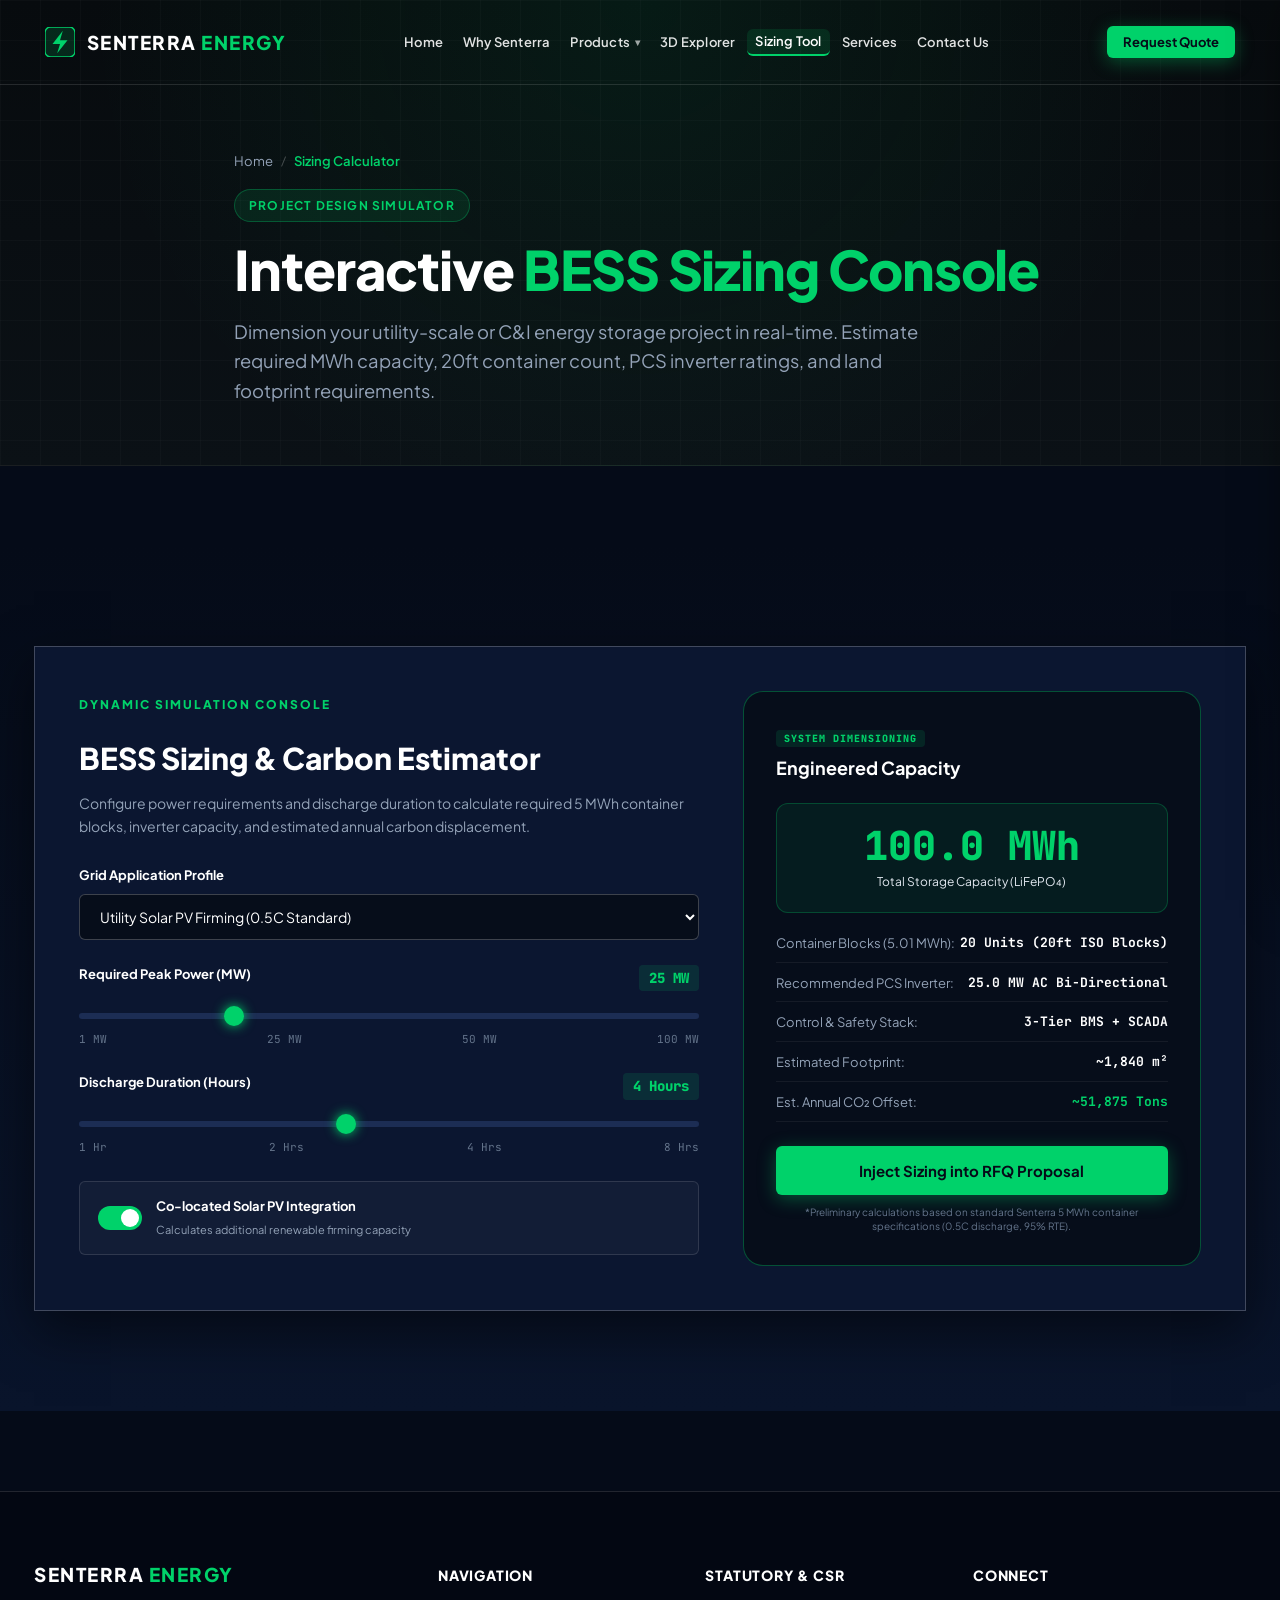
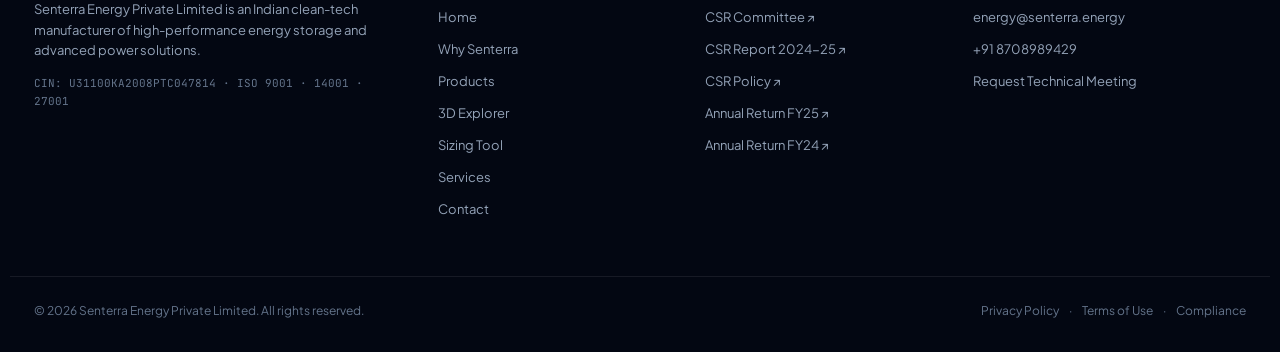
==== commit 7593dc82: "Refactor products to 2 flagship platforms: 5 MWh DC Battery Block and C&I Product & Pack" ====
--- a/calculator.html
+++ b/calculator.html
@@ -70,34 +70,25 @@
                   <div class="mega-col-title">
                     <span class="icon-bubble bess-bubble">⚡</span>
                     <div>
-                      <h4>Energy Storage (BESS)</h4>
-                      <p>Utility-scale containerized platforms</p>
+                      <h4>Utility-Scale BESS</h4>
+                      <p>High-capacity containerized platforms</p>
                     </div>
                   </div>
                   <ul class="mega-list">
-                    <li><a href="products.html" data-filter="bess" data-prod="5mwh-block">5 MWh DC Battery Block <span>20ft Containerized · 1500V</span></a></li>
-                    <li><a href="products.html" data-filter="bess" data-prod="pcs">Power Conversion System (PCS) <span>Bi-directional AC/DC Inverter</span></a></li>
-                    <li><a href="products.html" data-filter="bess" data-prod="bms">Battery Management System (BMS) <span>Cell-level telemetry</span></a></li>
-                    <li><a href="products.html" data-filter="bess" data-prod="ems">Energy Management System (EMS) <span>Grid dispatch optimizer</span></a></li>
-                    <li><a href="products.html" data-filter="bess" data-prod="ci-pack">C&amp;I Storage Systems <span>Peak shaving cabinets</span></a></li>
+                    <li><a href="products.html" data-filter="utility" data-prod="5mwh-block">5 MWh DC Battery Block <span>20ft Containerized · 1500V Liquid-Cooled</span></a></li>
                   </ul>
                 </div>
 
                 <div class="mega-col">
                   <div class="mega-col-title">
-                    <span class="icon-bubble telecom-bubble">📡</span>
+                    <span class="icon-bubble telecom-bubble">🏢</span>
                     <div>
-                      <h4>Telecom &amp; ICT Power</h4>
-                      <p>High-availability passive systems</p>
+                      <h4>Commercial &amp; Industrial</h4>
+                      <p>Turnkey behind-the-meter systems</p>
                     </div>
                   </div>
                   <ul class="mega-list">
-                    <li><a href="products.html" data-filter="telecom" data-prod="hybrid-dc">Hybrid DC Power System <span>Solar-Grid-DG hybrid</span></a></li>
-                    <li><a href="products.html" data-filter="telecom" data-prod="dc-power">DC Power System <span>Modular 48V rectifiers</span></a></li>
-                    <li><a href="products.html" data-filter="telecom" data-prod="charge-control">Charge Control Unit (CCU) <span>Intelligent balancing</span></a></li>
-                    <li><a href="products.html" data-filter="telecom" data-prod="lithium-telecom">Lithium Telecom Battery <span>48V LiFePO4 rackmount</span></a></li>
-                    <li><a href="products.html" data-filter="telecom" data-prod="outdoor-cabinet">Outdoor IP-55 Enclosure <span>Harsh climate shielding</span></a></li>
-                    <li><a href="products.html" data-filter="telecom" data-prod="micro-sites">Micro Sites &amp; 5G Nodes <span>Compact pole power</span></a></li>
+                    <li><a href="products.html" data-filter="ci" data-prod="ci-pack">C&amp;I Product &amp; Pack <span>100–500 kWh Outdoor Storage Cabinets</span></a></li>
                   </ul>
                 </div>
 
--- a/styles.css
+++ b/styles.css
@@ -736,97 +736,307 @@
   line-height: 1.6;
 }
 
+/* ==========================================================================
+   Compact Why Senterra Credibility Pillars (why-senterra.html)
+   ========================================================================== */
+.why-segmented-tabs {
+  display: flex;
+  align-items: center;
+  justify-content: center;
+  gap: 8px;
+  margin: 0 auto 32px auto;
+  padding: 5px;
+  background: rgba(10, 20, 42, 0.7);
+  border: 1px solid rgba(255, 255, 255, 0.08);
+  border-radius: 999px;
+  width: fit-content;
+  max-width: 100%;
+  backdrop-filter: blur(14px);
+  -webkit-backdrop-filter: blur(14px);
+}
+
+.why-tab-btn {
+  background: transparent;
+  border: 1px solid transparent;
+  color: #94A3B8;
+  font-family: var(--font-sans);
+  font-size: 13px;
+  font-weight: 600;
+  padding: 8px 18px;
+  border-radius: 999px;
+  cursor: pointer;
+  transition: all 0.25s ease;
+  white-space: nowrap;
+}
+
+.why-tab-btn:hover {
+  color: #FFFFFF;
+  background: rgba(255, 255, 255, 0.05);
+}
+
+.why-tab-btn.active {
+  color: #FFFFFF;
+  background: rgba(0, 210, 106, 0.16);
+  border-color: rgba(0, 210, 106, 0.45);
+  box-shadow: 0 0 16px rgba(0, 210, 106, 0.25);
+}
+
 .why-grid {
   display: grid;
-  grid-template-columns: repeat(2, 1fr);
-  gap: 28px;
+  grid-template-columns: repeat(2, minmax(0, 1fr));
+  gap: 20px;
+  perspective: 1000px;
 }
 
 .why-card {
-  background: var(--bg-card);
-  border: 1px solid var(--border-glass);
+  background: linear-gradient(145deg, rgba(12, 24, 52, 0.85) 0%, rgba(6, 14, 30, 0.95) 100%);
+  border: 1px solid rgba(255, 255, 255, 0.08);
   border-radius: var(--radius-lg);
-  padding: 38px;
+  padding: 24px 24px 20px 24px;
   position: relative;
   overflow: hidden;
-  transition: all var(--transition-smooth);
+  transition: transform 0.4s cubic-bezier(0.16, 1, 0.3, 1),
+              border-color 0.35s ease,
+              box-shadow 0.4s cubic-bezier(0.16, 1, 0.3, 1),
+              background 0.35s ease;
   display: flex;
   flex-direction: column;
-}
-
+  backdrop-filter: blur(16px);
+  -webkit-backdrop-filter: blur(16px);
+  box-shadow: 0 10px 30px rgba(0, 0, 0, 0.45), inset 0 1px 0 rgba(255, 255, 255, 0.06);
+}
+
+/* Ambient Backlight behind Icon */
+.why-card::after {
+  content: "";
+  position: absolute;
+  top: -20px;
+  left: -20px;
+  width: 140px;
+  height: 140px;
+  background: radial-gradient(circle, rgba(0, 210, 106, 0.14) 0%, transparent 70%);
+  pointer-events: none;
+  opacity: 0.6;
+  border-radius: 50%;
+  filter: blur(14px);
+  transition: opacity 0.4s ease, transform 0.4s ease;
+}
+
+.why-card.cyan-card::after {
+  background: radial-gradient(circle, rgba(0, 240, 255, 0.14) 0%, transparent 70%);
+}
+
+/* Continuous Top Shimmer Line */
+.why-card .why-card-shimmer {
+  position: absolute;
+  top: 0;
+  left: 0;
+  right: 0;
+  height: 2px;
+  background: linear-gradient(90deg, transparent 0%, rgba(0, 210, 106, 0.85) 50%, transparent 100%);
+  opacity: 0;
+  transform: translateX(-100%);
+  pointer-events: none;
+  z-index: 3;
+}
+
+.why-card.cyan-card .why-card-shimmer {
+  background: linear-gradient(90deg, transparent 0%, rgba(0, 240, 255, 0.85) 50%, transparent 100%);
+}
+
+.why-card:hover .why-card-shimmer {
+  opacity: 1;
+  animation: whyShimmerSweep 1.8s infinite linear;
+}
+
+/* Hover Physics */
 .why-card:hover {
-  background: var(--bg-card-hover);
-  border-color: var(--border-glass-strong);
-  transform: translateY(-4px);
-  box-shadow: 0 16px 40px rgba(0, 0, 0, 0.5);
+  background: linear-gradient(145deg, rgba(16, 32, 68, 0.9) 0%, rgba(8, 18, 38, 0.98) 100%);
+  border-color: rgba(0, 210, 106, 0.45);
+  transform: translateY(-6px) scale(1.015);
+  box-shadow: 0 20px 45px rgba(0, 0, 0, 0.65), 0 0 28px rgba(0, 210, 106, 0.18);
+}
+
+.why-card.cyan-card:hover {
+  border-color: rgba(0, 240, 255, 0.45);
+  box-shadow: 0 20px 45px rgba(0, 0, 0, 0.65), 0 0 28px rgba(0, 240, 255, 0.18);
+}
+
+.why-card:hover::after {
+  opacity: 1;
+  transform: scale(1.2);
 }
 
 .highlighted-why-card {
-  border-color: rgba(0, 210, 106, 0.4);
-}
-
-.highlighted-why-card:hover {
-  border-color: var(--emerald);
-  box-shadow: 0 16px 40px rgba(0, 210, 106, 0.2);
-}
-
-.why-icon-wrap {
-  width: 56px;
-  height: 56px;
+  border-color: rgba(0, 240, 255, 0.25);
+}
+
+/* Card Top Bar */
+.why-card-top {
+  display: flex;
+  align-items: center;
+  justify-content: space-between;
+  margin-bottom: 14px;
+}
+
+.why-card .why-icon-wrap {
+  width: 44px;
+  height: 44px;
   border-radius: 12px;
   background: rgba(0, 210, 106, 0.12);
+  border: 1px solid rgba(0, 210, 106, 0.28);
   color: var(--emerald);
   display: flex;
   align-items: center;
   justify-content: center;
-  margin-bottom: 20px;
-}
-
-.why-num {
-  position: absolute;
-  top: 32px;
-  right: 36px;
+  box-shadow: 0 4px 14px rgba(0, 210, 106, 0.15);
+  transition: transform 0.4s cubic-bezier(0.2, 0.8, 0.2, 1), background 0.3s ease, border-color 0.3s ease, box-shadow 0.3s ease;
+  flex-shrink: 0;
+  margin-bottom: 0;
+}
+
+.why-card.cyan-card .why-icon-wrap {
+  background: rgba(0, 240, 255, 0.12);
+  border-color: rgba(0, 240, 255, 0.28);
+  color: var(--cyan);
+  box-shadow: 0 4px 14px rgba(0, 240, 255, 0.15);
+}
+
+.why-card:hover .why-icon-wrap {
+  transform: scale(1.12) rotate(-6deg);
+  background: rgba(0, 210, 106, 0.24);
+  border-color: rgba(0, 210, 106, 0.65);
+  box-shadow: 0 6px 20px rgba(0, 210, 106, 0.35);
+}
+
+.why-card.cyan-card:hover .why-icon-wrap {
+  background: rgba(0, 240, 255, 0.24);
+  border-color: rgba(0, 240, 255, 0.65);
+  box-shadow: 0 6px 20px rgba(0, 240, 255, 0.35);
+}
+
+/* KPI Badge replacing 01, 02 */
+.why-kpi-badge {
+  display: inline-flex;
+  align-items: center;
+  gap: 5px;
+  padding: 4px 11px;
+  border-radius: 999px;
+  background: rgba(0, 210, 106, 0.09);
+  border: 1px solid rgba(0, 210, 106, 0.26);
   font-family: var(--font-mono);
-  font-size: 24px;
+  font-size: 11px;
+  font-weight: 700;
+  color: var(--emerald);
+  letter-spacing: 0.02em;
+  transition: all 0.3s ease;
+}
+
+.why-kpi-badge.cyan-kpi {
+  background: rgba(0, 240, 255, 0.09);
+  border-color: rgba(0, 240, 255, 0.26);
+  color: var(--cyan);
+}
+
+.why-card:hover .why-kpi-badge {
+  transform: translateY(-1px);
+  box-shadow: 0 0 12px rgba(0, 210, 106, 0.3);
+}
+
+.why-card.cyan-card:hover .why-kpi-badge.cyan-kpi {
+  box-shadow: 0 0 12px rgba(0, 240, 255, 0.3);
+}
+
+/* Typography */
+.why-card h3 {
+  font-family: var(--font-heading);
+  font-size: 18px;
   font-weight: 800;
-  color: rgba(255, 255, 255, 0.15);
-}
-
-.why-card h3 {
-  font-size: 21px;
-  font-weight: 800;
-  color: #FFFFFF;
-  margin-bottom: 12px;
-  line-height: 1.3;
+  color: #FFFFFF;
+  margin-bottom: 8px;
+  line-height: 1.32;
+  letter-spacing: -0.2px;
 }
 
 .why-card p {
+  font-size: 13px;
+  color: var(--text-slate);
+  line-height: 1.55;
+  margin-bottom: 14px;
+  flex-grow: 1;
+}
+
+/* Compact Chip Grid replacing tall checklist */
+.why-chip-grid {
+  display: flex;
+  flex-wrap: wrap;
+  gap: 6px;
+  margin-bottom: 14px;
+}
+
+.why-chip {
+  font-size: 11px;
+  font-weight: 600;
+  color: #CBD5E1;
+  background: rgba(255, 255, 255, 0.04);
+  border: 1px solid rgba(255, 255, 255, 0.08);
+  border-radius: 6px;
+  padding: 4px 9px;
+  transition: all 0.25s ease;
+}
+
+.why-card:hover .why-chip {
+  background: rgba(255, 255, 255, 0.07);
+  border-color: rgba(255, 255, 255, 0.16);
+  color: #FFFFFF;
+}
+
+/* Card Footer */
+.why-card-footer {
+  display: flex;
+  align-items: center;
+  justify-content: space-between;
+  padding-top: 10px;
+  border-top: 1px solid rgba(255, 255, 255, 0.06);
+  margin-top: auto;
+}
+
+.why-footer-tag {
+  font-size: 11px;
+  font-weight: 600;
+  color: #94A3B8;
+  transition: color 0.3s ease;
+}
+
+.why-card:hover .why-footer-tag {
+  color: var(--emerald);
+}
+
+.why-card.cyan-card:hover .why-footer-tag {
+  color: var(--cyan);
+}
+
+.why-footer-arrow {
+  color: var(--emerald);
+  opacity: 0;
+  transform: translateX(-6px);
+  transition: all 0.3s cubic-bezier(0.16, 1, 0.3, 1);
   font-size: 14px;
-  color: var(--text-slate);
-  line-height: 1.6;
-  margin-bottom: 22px;
-}
-
-.why-checklist {
-  margin-top: auto;
-  display: flex;
-  flex-direction: column;
-  gap: 8px;
-}
-
-.why-checklist li {
-  font-size: 13px;
-  color: #CBD5E1;
-  position: relative;
-  padding-left: 20px;
-}
-
-.why-checklist li::before {
-  content: "✓";
-  position: absolute;
-  left: 0;
-  color: var(--emerald);
-  font-weight: bold;
+  font-weight: 700;
+}
+
+.why-card.cyan-card .why-footer-arrow {
+  color: var(--cyan);
+}
+
+.why-card:hover .why-footer-arrow {
+  opacity: 1;
+  transform: translateX(0);
+}
+
+@keyframes whyCardFadeIn {
+  from { opacity: 0; transform: scale(0.96) translateY(12px); }
+  to { opacity: 1; transform: scale(1) translateY(0); }
 }
 
 /* ==========================================================================
@@ -1150,26 +1360,47 @@
 
 .products-grid {
   display: grid;
-  grid-template-columns: repeat(auto-fill, minmax(360px, 1fr));
-  gap: 24px;
+  grid-template-columns: repeat(2, minmax(0, 1fr));
+  gap: 28px;
+  max-width: 1100px;
+  margin: 0 auto;
+}
+
+@media (max-width: 768px) {
+  .products-grid {
+    grid-template-columns: 1fr;
+  }
 }
 
 .prod-card {
-  background: var(--bg-card);
-  border: 1px solid var(--border-glass);
+  background: linear-gradient(145deg, rgba(12, 24, 52, 0.85) 0%, rgba(6, 14, 30, 0.95) 100%);
+  border: 1px solid rgba(255, 255, 255, 0.08);
   border-radius: var(--radius-lg);
-  padding: 26px;
+  padding: 30px;
   display: flex;
   flex-direction: column;
   justify-content: space-between;
-  transition: all var(--transition-smooth);
+  position: relative;
+  overflow: hidden;
+  backdrop-filter: blur(16px);
+  -webkit-backdrop-filter: blur(16px);
+  box-shadow: 0 10px 30px rgba(0, 0, 0, 0.45), inset 0 1px 0 rgba(255, 255, 255, 0.07);
+  transition: transform 0.4s cubic-bezier(0.16, 1, 0.3, 1),
+              border-color 0.35s ease,
+              box-shadow 0.4s cubic-bezier(0.16, 1, 0.3, 1),
+              background 0.35s ease;
 }
 
 .prod-card:hover {
-  background: var(--bg-card-hover);
+  background: linear-gradient(145deg, rgba(16, 32, 68, 0.9) 0%, rgba(8, 18, 38, 0.98) 100%);
   border-color: rgba(0, 210, 106, 0.5);
-  transform: translateY(-4px);
-  box-shadow: 0 16px 40px rgba(0, 0, 0, 0.45);
+  transform: translateY(-6px) scale(1.015);
+  box-shadow: 0 20px 45px rgba(0, 0, 0, 0.65), 0 0 28px rgba(0, 210, 106, 0.2);
+}
+
+.prod-card[data-category="ci"]:hover {
+  border-color: rgba(0, 240, 255, 0.5);
+  box-shadow: 0 20px 45px rgba(0, 0, 0, 0.65), 0 0 28px rgba(0, 240, 255, 0.2);
 }
 
 .prod-card-top {
@@ -1180,21 +1411,22 @@
 }
 
 .prod-badge {
-  font-size: 10px;
+  font-size: 11px;
   font-weight: 800;
   text-transform: uppercase;
-  letter-spacing: 0.8px;
-  padding: 3px 8px;
-  border-radius: 4px;
+  letter-spacing: 0.6px;
+  padding: 4px 10px;
+  border-radius: 6px;
 }
 
 .badge-bess { background: rgba(0, 210, 106, 0.15); color: var(--emerald); border: 1px solid rgba(0, 210, 106, 0.3); }
+.badge-cyan { background: rgba(0, 240, 255, 0.15); color: var(--cyan); border: 1px solid rgba(0, 240, 255, 0.3); }
 .badge-telecom { background: rgba(0, 180, 216, 0.15); color: var(--cyan); border: 1px solid rgba(0, 180, 216, 0.3); }
 .badge-hybrid { background: rgba(245, 158, 11, 0.15); color: var(--amber); border: 1px solid rgba(245, 158, 11, 0.3); }
 .badge-scada { background: rgba(168, 85, 247, 0.15); color: #C084FC; border: 1px solid rgba(168, 85, 247, 0.3); }
 
 .prod-title {
-  font-size: 19px;
+  font-size: 20px;
   font-weight: 800;
   color: #FFFFFF;
   margin-bottom: 8px;
@@ -2159,7 +2391,7 @@
    Responsive Breakpoints
    ========================================================================== */
 
-@media (max-width: 1240px) {
+@media (max-width: 1320px) {
   .desktop-only {
     display: none;
   }
@@ -2179,24 +2411,39 @@
     grid-template-columns: 1fr;
   }
 
+  /* Keep why-grid compact 2-columns down to 768px */
+  .why-grid {
+    grid-template-columns: repeat(2, minmax(0, 1fr));
+    gap: 16px;
+  }
+
+  .desktop-nav {
+    display: none;
+  }
+
+  .mobile-toggle {
+    display: flex;
+  }
+
+  .footer-grid {
+    grid-template-columns: 1fr 1fr;
+  }
+}
+
+@media (max-width: 768px) {
   .why-grid {
     grid-template-columns: 1fr;
   }
-
-  .desktop-nav {
-    display: none;
+  .why-segmented-tabs {
+    flex-wrap: wrap;
+    border-radius: var(--radius-lg);
   }
-
-  .mobile-toggle {
-    display: flex;
+  .why-tab-btn {
+    flex: 1 1 45%;
+    font-size: 12px;
+    padding: 6px 10px;
   }
 
-  .footer-grid {
-    grid-template-columns: 1fr 1fr;
-  }
-}
-
-@media (max-width: 768px) {
   .hero-stats-glass-strip {
     display: grid;
     grid-template-columns: 1fr 1fr;
@@ -3885,9 +4132,10 @@
 }
 
 /* 3D Cascade Scroll Reveal for Why Senterra Cards */
-.senterra-why-card.reveal-item {
+.senterra-why-card.reveal-item,
+.why-card.reveal-item {
   opacity: 0;
-  transform: translateY(55px) scale(0.92) rotateX(10deg);
+  transform: translateY(48px) scale(0.94) rotateX(8deg);
   filter: blur(4px);
   transition: opacity 0.85s cubic-bezier(0.16, 1, 0.3, 1),
               transform 0.85s cubic-bezier(0.16, 1, 0.3, 1),
@@ -3895,14 +4143,16 @@
   will-change: opacity, transform, filter;
 }
 
-.senterra-why-card.reveal-item.is-revealed {
+.senterra-why-card.reveal-item.is-revealed,
+.why-card.reveal-item.is-revealed {
   opacity: 1;
   transform: translateY(0) scale(1) rotateX(0deg);
   filter: blur(0px);
 }
 
 /* Staggered Laser Shimmer Wave on Scroll Entry */
-.senterra-why-card.is-revealed .why-card-shimmer {
+.senterra-why-card.is-revealed .why-card-shimmer,
+.why-card.is-revealed .why-card-shimmer {
   opacity: 0.9;
   animation: whyRevealSweep 1.3s cubic-bezier(0.2, 0.8, 0.2, 1) var(--why-delay, 0s) forwards;
 }
@@ -3914,7 +4164,8 @@
 }
 
 /* Icon Elastic Bounce on Scroll Entry */
-.senterra-why-card.is-revealed .senterra-why-icon {
+.senterra-why-card.is-revealed .senterra-why-icon,
+.why-card.is-revealed .why-icon-wrap {
   animation: whyIconPop 0.85s cubic-bezier(0.34, 1.56, 0.64, 1) var(--why-delay, 0s) forwards;
 }
 
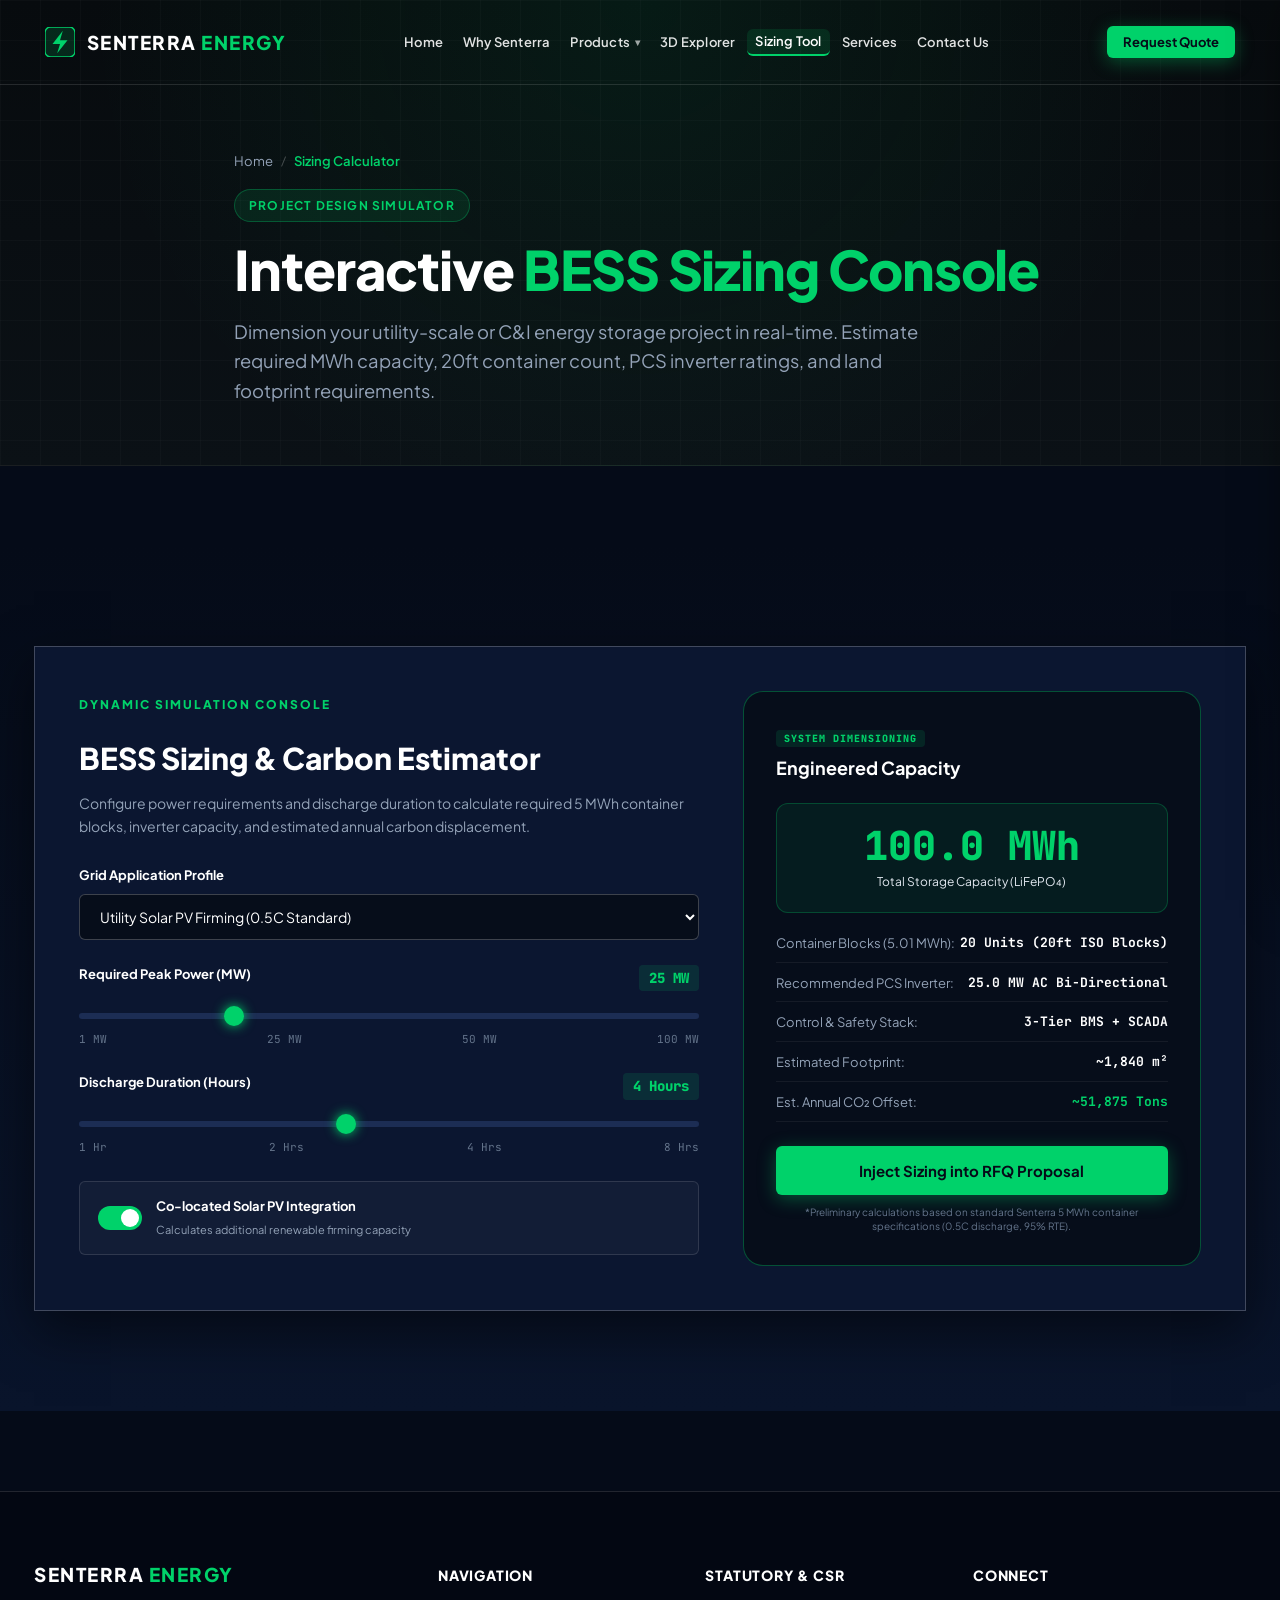
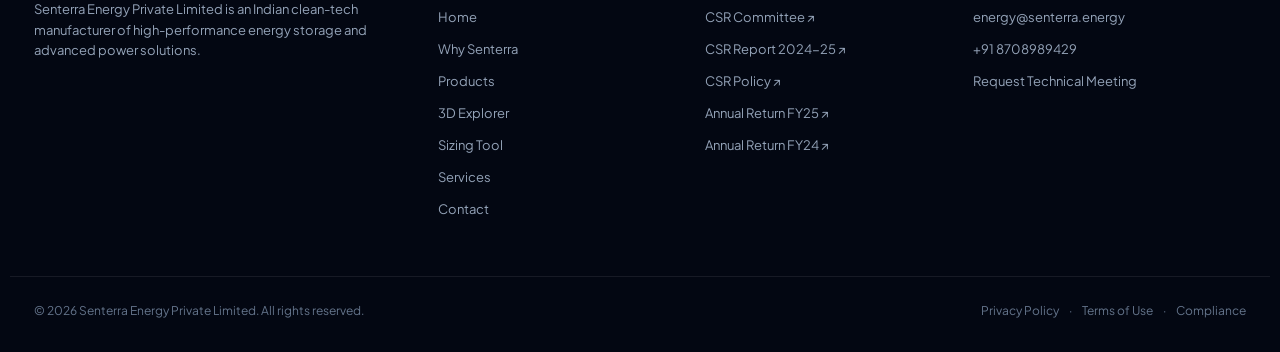
==== commit 49488ccc: "Remove CIN and ISO registration line from footer across all pages" ====
--- a/calculator.html
+++ b/calculator.html
@@ -307,9 +307,7 @@
         <p class="footer-desc">
           Senterra Energy Private Limited is an Indian clean-tech manufacturer of high-performance energy storage and advanced power solutions.
         </p>
-        <div class="footer-cin">
-          CIN: U31100KA2008PTC047814 · ISO 9001 · 14001 · 27001
-        </div>
+
       </div>
 
       <div class="footer-links-col">
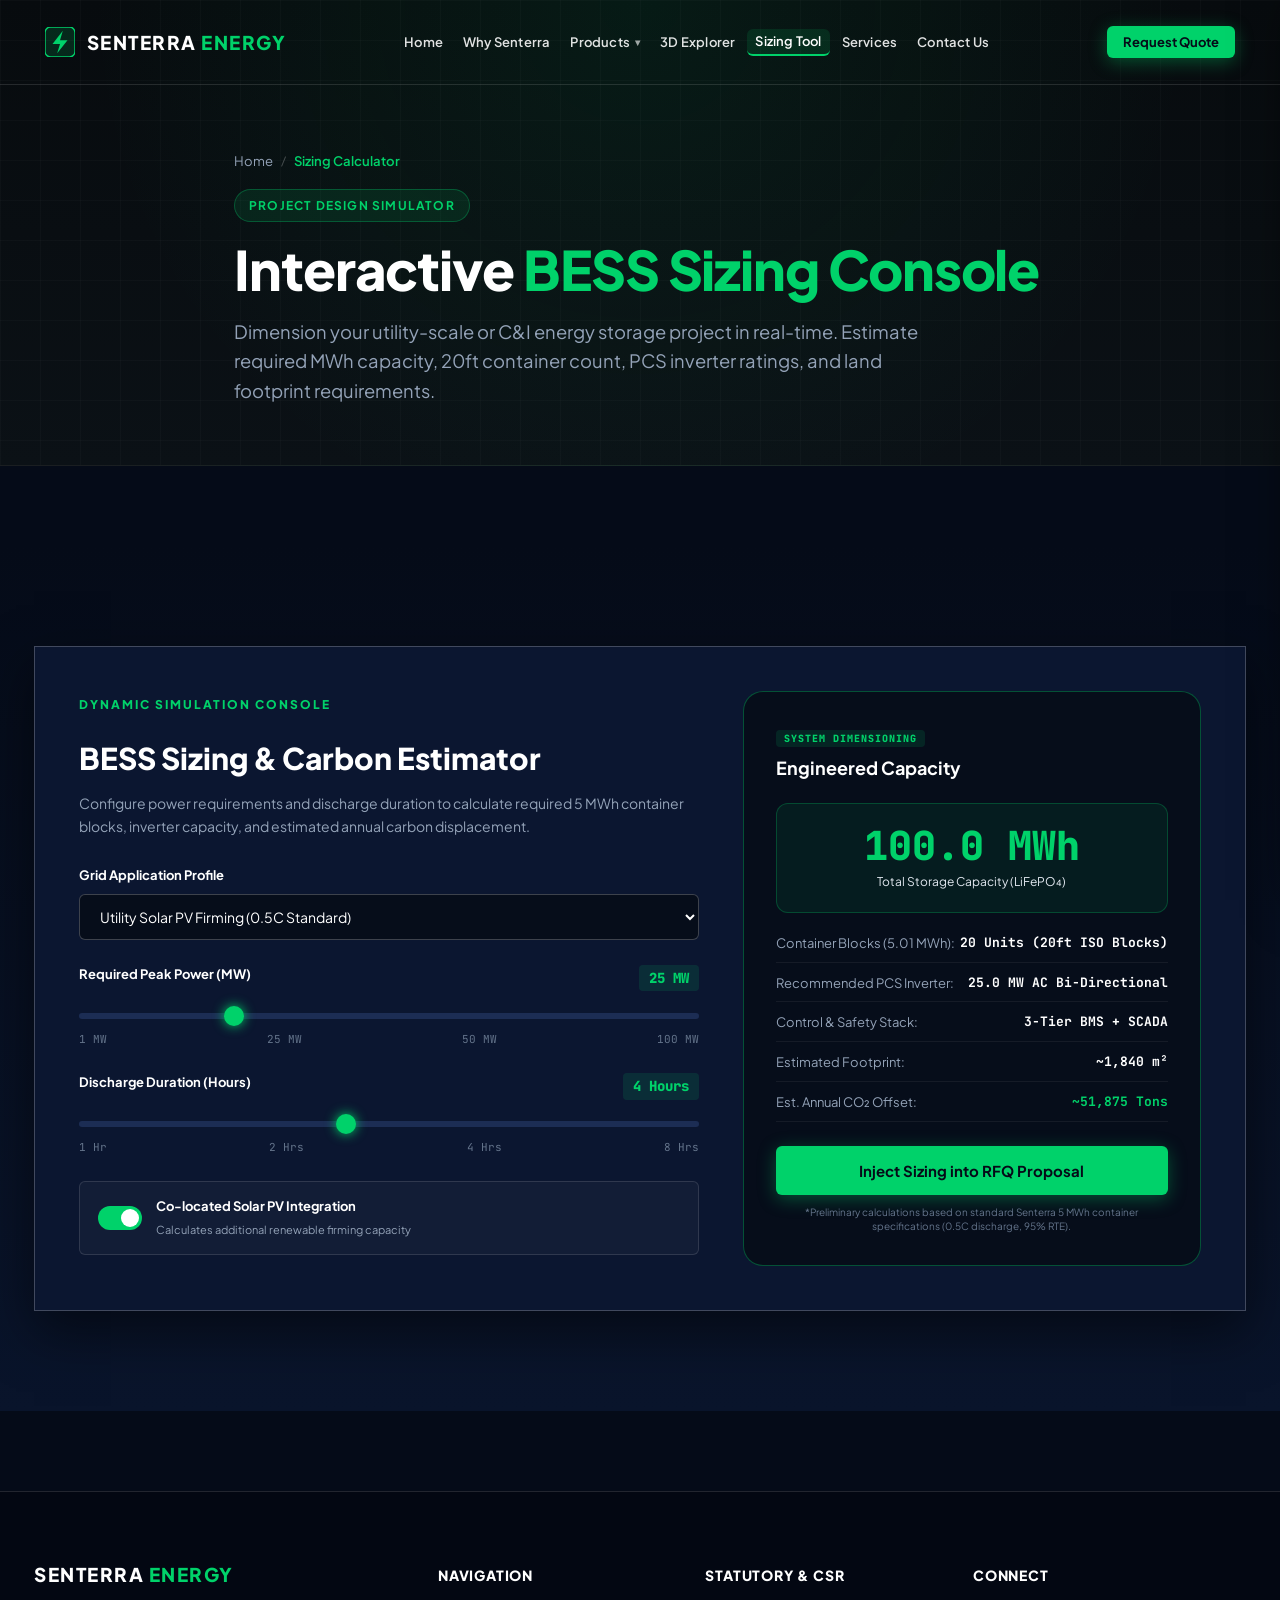
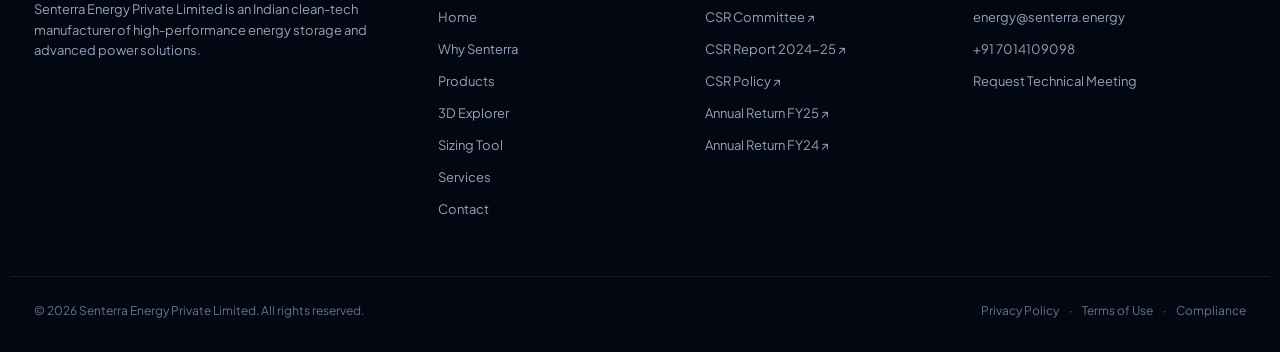
==== commit 06495498: "Update phone number to +91 7014109098 across all pages" ====
--- a/calculator.html
+++ b/calculator.html
@@ -338,7 +338,7 @@
         <h4>Connect</h4>
         <ul>
           <li><a href="mailto:energy@senterra.energy">energy@senterra.energy</a></li>
-          <li><a href="tel:+918708989429">+91 8708989429</a></li>
+          <li><a href="tel:+917014109098">+91 7014109098</a></li>
           <li><a href="contact.html">Request Technical Meeting</a></li>
         </ul>
       </div>
--- a/styles.css
+++ b/styles.css
@@ -3993,60 +3993,327 @@
   line-height: 1.5;
 }
 
-/* CTA Banner */
+/* =========================================================================
+   Ultra-Modern CTA Banner with Neon Glow, Animated Aurora, and Cyber Mesh
+   ========================================================================= */
 .senterra-cta-banner {
-  background: linear-gradient(135deg, rgba(14, 24, 48, 0.9) 0%, rgba(8, 18, 38, 0.95) 100%);
-  border: 1px solid var(--border-glass-strong);
-  border-radius: var(--radius-lg);
-  padding: 56px 40px;
+  position: relative;
+  background: linear-gradient(145deg, rgba(10, 22, 45, 0.94) 0%, rgba(5, 12, 28, 0.98) 100%);
+  border: 1px solid rgba(0, 210, 106, 0.28);
+  border-radius: 28px;
+  padding: 68px 44px 56px 44px;
   text-align: center;
   margin-top: 40px;
-  box-shadow: 0 20px 50px rgba(0, 0, 0, 0.5);
-}
-
+  overflow: hidden;
+  backdrop-filter: blur(24px);
+  -webkit-backdrop-filter: blur(24px);
+  box-shadow: 
+    0 24px 60px rgba(0, 0, 0, 0.7),
+    0 0 80px rgba(0, 210, 106, 0.1),
+    inset 0 1px 0 rgba(255, 255, 255, 0.15);
+  transition: border-color 0.4s ease, box-shadow 0.4s ease, transform 0.4s ease;
+}
+
+.senterra-cta-banner:hover {
+  border-color: rgba(0, 210, 106, 0.5);
+  box-shadow: 
+    0 32px 80px rgba(0, 0, 0, 0.8),
+    0 0 110px rgba(0, 210, 106, 0.18),
+    inset 0 1px 0 rgba(255, 255, 255, 0.25);
+}
+
+/* Ambient Radial Aurora Glows */
+.senterra-cta-banner::before {
+  content: "";
+  position: absolute;
+  top: -40%;
+  left: 15%;
+  width: 70%;
+  height: 90%;
+  background: radial-gradient(ellipse at center, rgba(0, 210, 106, 0.22) 0%, rgba(0, 240, 255, 0.1) 45%, transparent 70%);
+  filter: blur(60px);
+  pointer-events: none;
+  z-index: 0;
+  animation: ctaAuroraPulse 8s ease-in-out infinite alternate;
+}
+
+/* Interactive Cursor Spotlight Glow */
+.senterra-cta-banner::after {
+  content: "";
+  position: absolute;
+  inset: 0;
+  background: radial-gradient(600px circle at var(--mouse-x, -500px) var(--mouse-y, -500px), rgba(0, 210, 106, 0.14), transparent 45%);
+  pointer-events: none;
+  z-index: 1;
+  transition: opacity 0.3s;
+}
+
+@keyframes ctaAuroraPulse {
+  0% {
+    transform: scale(0.9) translate(-15px, -10px);
+    opacity: 0.65;
+  }
+  50% {
+    transform: scale(1.15) translate(20px, 15px);
+    opacity: 1;
+  }
+  100% {
+    transform: scale(1) translate(-10px, 5px);
+    opacity: 0.8;
+  }
+}
+
+/* Animated Perimeter Border Top Light */
+.cta-banner-border-light {
+  position: absolute;
+  top: 0;
+  left: 10%;
+  right: 10%;
+  height: 2px;
+  background: linear-gradient(90deg, transparent 0%, rgba(0, 240, 255, 0.7) 25%, var(--emerald) 50%, rgba(0, 240, 255, 0.7) 75%, transparent 100%);
+  filter: drop-shadow(0 0 10px var(--emerald));
+  z-index: 2;
+  animation: ctaBorderSweep 6s ease-in-out infinite alternate;
+}
+
+@keyframes ctaBorderSweep {
+  0% { transform: scaleX(0.7) translateX(-25%); opacity: 0.5; }
+  50% { transform: scaleX(1) translateX(0); opacity: 1; }
+  100% { transform: scaleX(0.7) translateX(25%); opacity: 0.5; }
+}
+
+/* Cyber Matrix Background Grid */
+.cta-banner-grid {
+  position: absolute;
+  inset: 0;
+  background-image: 
+    linear-gradient(rgba(0, 210, 106, 0.06) 1px, transparent 1px),
+    linear-gradient(90deg, rgba(0, 210, 106, 0.06) 1px, transparent 1px);
+  background-size: 32px 32px;
+  mask-image: radial-gradient(ellipse at center, rgba(0, 0, 0, 0.95) 20%, transparent 75%);
+  -webkit-mask-image: radial-gradient(ellipse at center, rgba(0, 0, 0, 0.95) 20%, transparent 75%);
+  pointer-events: none;
+  z-index: 0;
+}
+
+/* Content Container relative over effects */
+.cta-banner-content {
+  position: relative;
+  z-index: 2;
+}
+
+/* Live Status Kicker Badge */
+.cta-live-badge {
+  display: inline-flex;
+  align-items: center;
+  gap: 10px;
+  background: rgba(0, 210, 106, 0.12);
+  border: 1px solid rgba(0, 210, 106, 0.4);
+  color: var(--emerald);
+  padding: 6px 16px;
+  border-radius: var(--radius-full);
+  font-size: 11.5px;
+  font-weight: 800;
+  letter-spacing: 1.2px;
+  text-transform: uppercase;
+  margin-bottom: 22px;
+  box-shadow: 0 0 24px rgba(0, 210, 106, 0.2);
+}
+
+.cta-live-dot {
+  position: relative;
+  width: 8px;
+  height: 8px;
+  background: var(--emerald);
+  border-radius: 50%;
+  box-shadow: 0 0 8px var(--emerald);
+}
+
+.cta-live-dot::after {
+  content: "";
+  position: absolute;
+  inset: -4px;
+  border-radius: 50%;
+  border: 1.5px solid var(--emerald);
+  animation: ctaPingRing 2s cubic-bezier(0, 0, 0.2, 1) infinite;
+}
+
+@keyframes ctaPingRing {
+  0% { transform: scale(0.8); opacity: 1; }
+  100% { transform: scale(2.4); opacity: 0; }
+}
+
+/* Gradient Shimmer Heading */
 .senterra-cta-banner h2 {
-  font-size: clamp(26px, 3.5vw, 42px);
+  font-size: clamp(28px, 4.2vw, 46px);
   font-weight: 800;
   color: #FFFFFF;
-  margin-bottom: 16px;
-  letter-spacing: -0.5px;
+  margin-bottom: 18px;
+  letter-spacing: -0.6px;
+  line-height: 1.25;
+}
+
+.cta-gradient-highlight {
+  background: linear-gradient(135deg, #00D26A 0%, #00F0FF 55%, #FFFFFF 100%);
+  background-size: 200% auto;
+  -webkit-background-clip: text;
+  -webkit-text-fill-color: transparent;
+  display: inline-block;
+  animation: ctaTextShimmer 7s linear infinite;
+}
+
+@keyframes ctaTextShimmer {
+  to { background-position: 200% center; }
 }
 
 .senterra-cta-banner p {
-  font-size: 16px;
-  color: var(--text-muted);
-  max-width: 680px;
-  margin: 0 auto 36px auto;
-  line-height: 1.6;
-}
-
+  font-size: 16.5px;
+  color: var(--text-slate);
+  max-width: 720px;
+  margin: 0 auto 38px auto;
+  line-height: 1.65;
+}
+
+/* Contact & Action Buttons Row */
 .senterra-cta-contact-row {
   display: flex;
   align-items: center;
   justify-content: center;
-  gap: 20px;
+  gap: 16px;
   flex-wrap: wrap;
-}
-
+  margin-bottom: 34px;
+}
+
+/* Glassmorphism Interactive Contact Pills */
 .senterra-contact-pill {
   display: inline-flex;
   align-items: center;
-  gap: 12px;
-  background: rgba(255, 255, 255, 0.08);
-  border: 1px solid var(--border-glass);
-  color: #FFFFFF;
-  padding: 12px 24px;
+  gap: 10px;
+  background: rgba(255, 255, 255, 0.05);
+  border: 1px solid rgba(255, 255, 255, 0.12);
+  color: #FFFFFF;
+  padding: 12px 20px;
   border-radius: var(--radius-full);
   font-weight: 600;
-  font-size: 15px;
-  transition: all var(--transition-smooth);
+  font-size: 14px;
+  backdrop-filter: blur(14px);
+  -webkit-backdrop-filter: blur(14px);
+  box-shadow: 0 4px 16px rgba(0, 0, 0, 0.3), inset 0 1px 0 rgba(255, 255, 255, 0.08);
+  transition: all 0.3s cubic-bezier(0.16, 1, 0.3, 1);
+  text-decoration: none;
+}
+
+.senterra-contact-pill .pill-icon-box {
+  display: flex;
+  align-items: center;
+  justify-content: center;
+  width: 26px;
+  height: 26px;
+  border-radius: 50%;
+  background: rgba(0, 210, 106, 0.15);
+  color: var(--emerald);
+  transition: all 0.3s ease;
 }
 
 .senterra-contact-pill:hover {
+  background: rgba(0, 210, 106, 0.12);
+  border-color: rgba(0, 210, 106, 0.55);
+  color: #FFFFFF;
+  transform: translateY(-3px);
+  box-shadow: 0 8px 25px rgba(0, 210, 106, 0.22), inset 0 1px 0 rgba(255, 255, 255, 0.2);
+}
+
+.senterra-contact-pill:hover .pill-icon-box {
   background: var(--emerald);
   color: #050B18;
-  border-color: var(--emerald);
+  transform: rotate(-10deg) scale(1.1);
+}
+
+/* Glowing Pulsing Emerald Button */
+.cta-btn-primary {
+  position: relative;
+  overflow: hidden;
+  box-shadow: 0 0 25px rgba(0, 210, 106, 0.4), 0 4px 12px rgba(0, 0, 0, 0.3);
+  animation: ctaBtnPulse 3s ease-in-out infinite;
+  display: inline-flex;
+  align-items: center;
+  gap: 8px;
+  border-radius: var(--radius-sm);
+}
+
+.cta-btn-primary svg {
+  transition: transform 0.3s ease;
+}
+
+.cta-btn-primary:hover svg {
+  transform: translateX(4px);
+}
+
+.cta-btn-primary::after {
+  content: "";
+  position: absolute;
+  top: -50%;
+  left: -60%;
+  width: 40%;
+  height: 200%;
+  background: linear-gradient(90deg, transparent, rgba(255, 255, 255, 0.45), transparent);
+  transform: rotate(25deg);
+  animation: ctaBtnSweep 4s ease-in-out infinite;
+}
+
+@keyframes ctaBtnSweep {
+  0%, 60% { left: -60%; }
+  100% { left: 160%; }
+}
+
+@keyframes ctaBtnPulse {
+  0%, 100% {
+    box-shadow: 0 0 22px rgba(0, 210, 106, 0.35), 0 4px 12px rgba(0, 0, 0, 0.3);
+  }
+  50% {
+    box-shadow: 0 0 38px rgba(0, 210, 106, 0.65), 0 0 18px rgba(0, 240, 255, 0.3), 0 6px 20px rgba(0, 0, 0, 0.4);
+  }
+}
+
+/* Outline White / Cyan Button Hover */
+.cta-btn-secondary {
+  position: relative;
+  transition: all 0.3s ease;
+  backdrop-filter: blur(10px);
+  border-radius: var(--radius-sm);
+}
+
+.cta-btn-secondary:hover {
+  border-color: var(--cyan);
+  color: #FFFFFF;
+  box-shadow: 0 0 28px rgba(0, 240, 255, 0.35);
   transform: translateY(-2px);
+}
+
+/* Trust Ticker Micro-Badges */
+.cta-trust-badges {
+  display: flex;
+  align-items: center;
+  justify-content: center;
+  gap: 26px;
+  flex-wrap: wrap;
+  padding-top: 26px;
+  border-top: 1px solid rgba(255, 255, 255, 0.08);
+}
+
+.cta-trust-item {
+  display: flex;
+  align-items: center;
+  gap: 8px;
+  font-size: 13px;
+  color: var(--text-dim);
+  font-weight: 500;
+  letter-spacing: 0.2px;
+}
+
+.cta-trust-item span.trust-icon {
+  font-size: 14px;
+  color: var(--emerald);
 }
 
 /* Responsive adjustments */
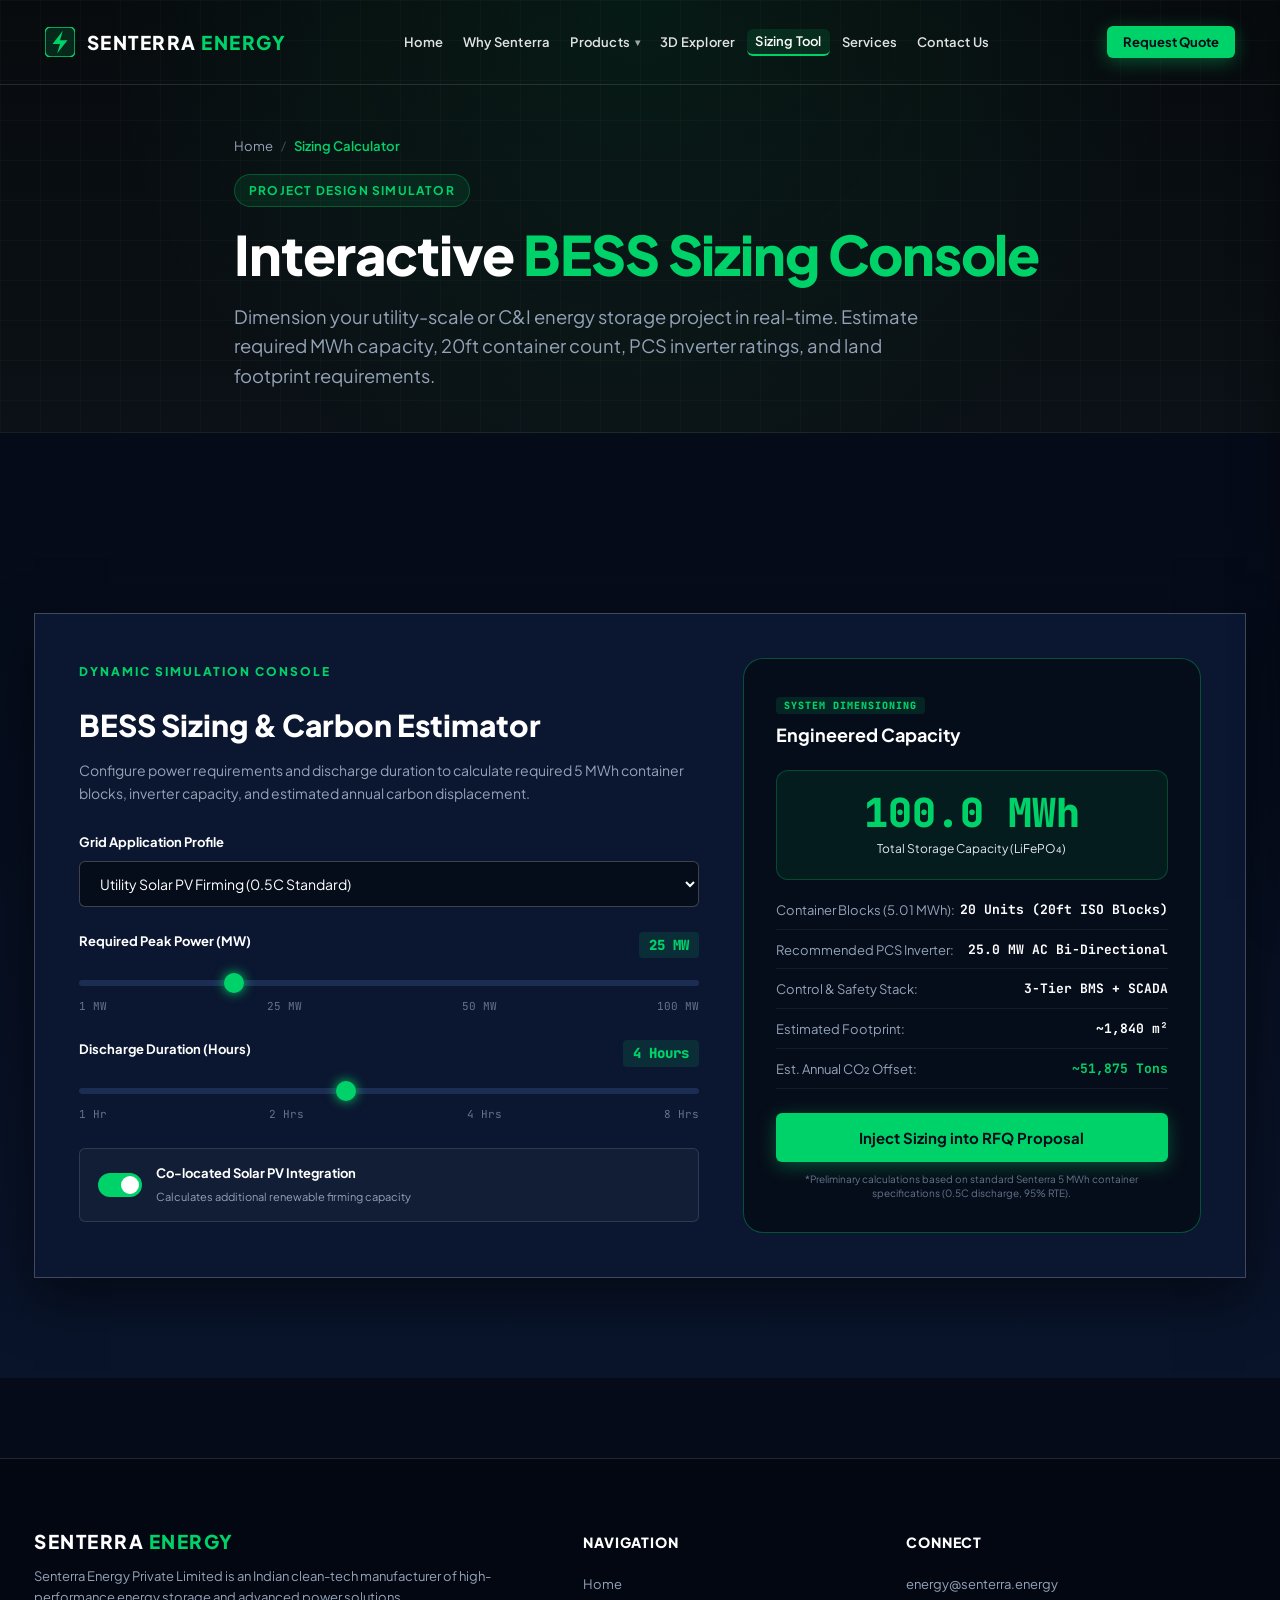
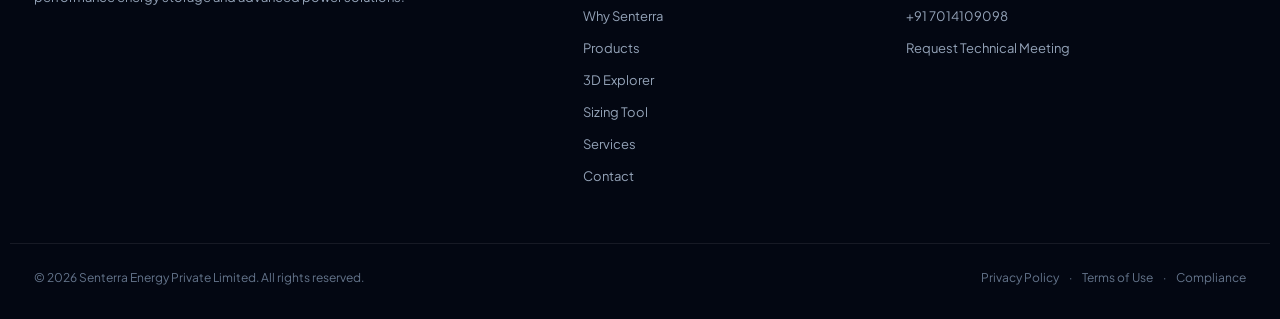
==== commit ec8c05b3: "fix(footer): remove Statutory & CSR column across all pages and balance 3-column layout" ====
--- a/calculator.html
+++ b/calculator.html
@@ -324,17 +324,6 @@
       </div>
 
       <div class="footer-links-col">
-        <h4>Statutory &amp; CSR</h4>
-        <ul>
-          <li><a href="https://senterraenergy.com/csr/Composition-of-%20CSRcommittees.pdf" target="_blank" rel="noopener">CSR Committee ↗</a></li>
-          <li><a href="https://senterraenergy.com/csr/CSR%20Report%202024-25.pdf" target="_blank" rel="noopener">CSR Report 2024-25 ↗</a></li>
-          <li><a href="https://senterraenergy.com/csr/CSR%20Policy_LPPL-Sept%2025%2C%2025.pdf" target="_blank" rel="noopener">CSR Policy ↗</a></li>
-          <li><a href="https://senterraenergy.com/annual-return/FY%202024-25.pdf" target="_blank" rel="noopener">Annual Return FY25 ↗</a></li>
-          <li><a href="https://senterraenergy.com/annual-return/FY%202023-24.pdf" target="_blank" rel="noopener">Annual Return FY24 ↗</a></li>
-        </ul>
-      </div>
-
-      <div class="footer-links-col">
         <h4>Connect</h4>
         <ul>
           <li><a href="mailto:energy@senterra.energy">energy@senterra.energy</a></li>
--- a/styles.css
+++ b/styles.css
@@ -737,6 +737,234 @@
 }
 
 /* ==========================================================================
+   Compact Why Senterra Spacing & Credibility KPI Ribbon (why-senterra.html)
+   ========================================================================== */
+.why-standalone-main {
+  padding: 0 0 70px 0 !important;
+}
+
+.why-senterra-section {
+  padding: 30px 0 80px 0 !important;
+}
+
+.why-kpi-ribbon {
+  position: relative;
+  background: linear-gradient(145deg, rgba(10, 22, 45, 0.78) 0%, rgba(6, 14, 30, 0.88) 100%);
+  border: 1px solid rgba(255, 255, 255, 0.09);
+  border-radius: 20px;
+  padding: 22px 24px 20px 24px;
+  margin: 0 auto 36px auto;
+  backdrop-filter: blur(18px);
+  -webkit-backdrop-filter: blur(18px);
+  box-shadow: 0 16px 45px rgba(0, 0, 0, 0.5), inset 0 1px 0 rgba(255, 255, 255, 0.1);
+  overflow: hidden;
+  transition: border-color 0.3s ease, box-shadow 0.3s ease;
+}
+
+.why-kpi-ribbon::before {
+  content: "";
+  position: absolute;
+  top: 0;
+  left: 15%;
+  right: 15%;
+  height: 2px;
+  background: linear-gradient(90deg, transparent, #00D26A 30%, #00F0FF 70%, transparent);
+  opacity: 0.8;
+  pointer-events: none;
+}
+
+.why-kpi-ribbon:hover {
+  border-color: rgba(0, 210, 106, 0.3);
+  box-shadow: 0 20px 50px rgba(0, 0, 0, 0.6), 0 0 35px rgba(0, 210, 106, 0.12), inset 0 1px 0 rgba(255, 255, 255, 0.15);
+}
+
+.kpi-ribbon-header {
+  display: flex;
+  align-items: center;
+  justify-content: space-between;
+  gap: 16px;
+  margin-bottom: 18px;
+  padding-bottom: 14px;
+  border-bottom: 1px solid rgba(255, 255, 255, 0.06);
+  flex-wrap: wrap;
+}
+
+.kpi-live-pill {
+  display: inline-flex;
+  align-items: center;
+  gap: 8px;
+  background: rgba(0, 210, 106, 0.1);
+  border: 1px solid rgba(0, 210, 106, 0.32);
+  color: var(--emerald, #00D26A);
+  padding: 5px 12px;
+  border-radius: 9999px;
+  font-size: 11px;
+  font-weight: 800;
+  letter-spacing: 1.1px;
+  text-transform: uppercase;
+  font-family: var(--font-mono);
+}
+
+.kpi-pulse-dot {
+  width: 7px;
+  height: 7px;
+  border-radius: 50%;
+  background: #00D26A;
+  box-shadow: 0 0 8px #00D26A;
+  position: relative;
+  display: inline-block;
+}
+
+.kpi-pulse-dot::after {
+  content: "";
+  position: absolute;
+  inset: -3px;
+  border-radius: 50%;
+  border: 1.5px solid #00D26A;
+  animation: ctaPingRing 2s cubic-bezier(0, 0, 0.2, 1) infinite;
+}
+
+.kpi-ribbon-caption {
+  font-size: 12.5px;
+  color: #94A3B8;
+  font-weight: 500;
+  letter-spacing: 0.2px;
+}
+
+.kpi-ribbon-grid {
+  display: grid;
+  grid-template-columns: repeat(2, 1fr);
+  gap: 20px;
+}
+
+.kpi-ribbon-card {
+  position: relative;
+  background: rgba(255, 255, 255, 0.025);
+  border: 1px solid rgba(255, 255, 255, 0.06);
+  border-radius: 14px;
+  padding: 16px 16px 14px 16px;
+  cursor: pointer;
+  transition: all 0.3s cubic-bezier(0.16, 1, 0.3, 1);
+  display: flex;
+  flex-direction: column;
+}
+
+.kpi-ribbon-card:hover {
+  transform: translateY(-4px);
+  background: rgba(0, 210, 106, 0.07);
+  border-color: rgba(0, 210, 106, 0.45);
+  box-shadow: 0 12px 28px rgba(0, 0, 0, 0.35), 0 0 22px rgba(0, 210, 106, 0.18);
+}
+
+.kpi-ribbon-card.cyan-kpi:hover {
+  background: rgba(0, 240, 255, 0.07);
+  border-color: rgba(0, 240, 255, 0.45);
+  box-shadow: 0 12px 28px rgba(0, 0, 0, 0.35), 0 0 22px rgba(0, 240, 255, 0.18);
+}
+
+.kpi-card-top {
+  display: flex;
+  align-items: center;
+  justify-content: space-between;
+  margin-bottom: 10px;
+}
+
+.kpi-icon-wrap {
+  display: inline-flex;
+  align-items: center;
+  justify-content: center;
+  width: 32px;
+  height: 32px;
+  border-radius: 8px;
+  transition: transform 0.3s ease;
+}
+
+.kpi-icon-wrap.emerald-icon {
+  background: rgba(0, 210, 106, 0.14);
+  color: #00D26A;
+  border: 1px solid rgba(0, 210, 106, 0.25);
+}
+
+.kpi-icon-wrap.cyan-icon {
+  background: rgba(0, 240, 255, 0.14);
+  color: #00F0FF;
+  border: 1px solid rgba(0, 240, 255, 0.25);
+}
+
+.kpi-ribbon-card:hover .kpi-icon-wrap {
+  transform: scale(1.1) rotate(-4deg);
+}
+
+.kpi-tag-chip {
+  font-family: var(--font-mono);
+  font-size: 10px;
+  font-weight: 700;
+  letter-spacing: 0.8px;
+  color: #00D26A;
+  background: rgba(0, 210, 106, 0.08);
+  padding: 2px 7px;
+  border-radius: 4px;
+}
+
+.kpi-tag-chip.cyan-chip {
+  color: #00F0FF;
+  background: rgba(0, 240, 255, 0.08);
+}
+
+.kpi-number {
+  font-size: clamp(22px, 2.2vw, 28px);
+  font-weight: 800;
+  line-height: 1.15;
+  letter-spacing: -0.5px;
+  margin-bottom: 4px;
+}
+
+.kpi-title {
+  font-size: 13.5px;
+  font-weight: 700;
+  color: #FFFFFF;
+  margin-bottom: 4px;
+}
+
+.kpi-desc {
+  font-size: 11.5px;
+  color: #94A3B8;
+  line-height: 1.45;
+  flex-grow: 1;
+}
+
+.kpi-arrow-cue {
+  display: inline-flex;
+  align-items: center;
+  gap: 4px;
+  font-size: 11px;
+  font-weight: 700;
+  color: #00D26A;
+  margin-top: 10px;
+  opacity: 0.75;
+  transition: gap 0.2s ease, opacity 0.2s ease;
+}
+
+.cyan-kpi .kpi-arrow-cue {
+  color: #00F0FF;
+}
+
+.kpi-ribbon-card:hover .kpi-arrow-cue {
+  opacity: 1;
+  gap: 7px;
+}
+
+@media (max-width: 768px) {
+  .why-kpi-ribbon {
+    padding: 18px 16px;
+    margin-bottom: 24px;
+  }
+  .kpi-ribbon-grid {
+    grid-template-columns: 1fr;
+  }
+}
+
+/* ==========================================================================
    Compact Why Senterra Credibility Pillars (why-senterra.html)
    ========================================================================== */
 .why-segmented-tabs {
@@ -1320,159 +1548,591 @@
   color: #FFFFFF;
 }
 
-.filter-pill.active {
-  background: var(--emerald);
-  border-color: var(--emerald);
-  color: #050B18;
-  box-shadow: 0 4px 14px var(--emerald-glow);
-}
-
-.search-wrap {
-  max-width: 500px;
-  margin: 0 auto;
+/* ==========================================================================
+   Ultra-Technical Mesmerizing Products Page Experience (products.html)
+   ========================================================================== */
+.products-hero {
   position: relative;
-}
-
-.search-icon {
+  padding: 130px 0 32px 0;
+  background: radial-gradient(circle at 50% 10%, rgba(0, 210, 106, 0.08) 0%, transparent 65%),
+              linear-gradient(180deg, #070B0E 0%, #08111D 100%);
+  border-bottom: 1px solid rgba(0, 210, 106, 0.2);
+  overflow: hidden;
+}
+
+.products-hero .hero-ambient-aurora {
   position: absolute;
-  left: 16px;
+  top: -20%;
+  left: 20%;
+  width: 60%;
+  height: 90%;
+  background: radial-gradient(ellipse at center, rgba(0, 210, 106, 0.16) 0%, rgba(0, 240, 255, 0.08) 50%, transparent 75%);
+  filter: blur(70px);
+  pointer-events: none;
+  animation: ctaAuroraPulse 8s ease-in-out infinite alternate;
+}
+
+.products-hero .hero-cyber-grid {
+  position: absolute;
+  inset: 0;
+  background-image: 
+    linear-gradient(rgba(0, 210, 106, 0.05) 1px, transparent 1px),
+    linear-gradient(90deg, rgba(0, 210, 106, 0.05) 1px, transparent 1px);
+  background-size: 36px 36px;
+  mask-image: radial-gradient(ellipse at center, rgba(0, 0, 0, 0.95) 25%, transparent 75%);
+  -webkit-mask-image: radial-gradient(ellipse at center, rgba(0, 0, 0, 0.95) 25%, transparent 75%);
+  pointer-events: none;
+}
+
+.products-hero .hero-border-sweep {
+  position: absolute;
+  bottom: 0;
+  left: 10%;
+  right: 10%;
+  height: 2px;
+  background: linear-gradient(90deg, transparent 0%, rgba(0, 240, 255, 0.8) 25%, #00D26A 50%, rgba(0, 240, 255, 0.8) 75%, transparent 100%);
+  filter: drop-shadow(0 0 10px #00D26A);
+  animation: ctaBorderSweep 7s ease-in-out infinite alternate;
+}
+
+.products-hero-container {
+  position: relative;
+  z-index: 2;
+  text-align: center;
+  max-width: 900px;
+}
+
+.prod-status-badge {
+  display: inline-flex;
+  align-items: center;
+  gap: 8px;
+  background: rgba(0, 210, 106, 0.1);
+  border: 1px solid rgba(0, 210, 106, 0.35);
+  color: var(--emerald, #00D26A);
+  padding: 5px 14px;
+  border-radius: 9999px;
+  font-size: 11px;
+  font-weight: 800;
+  letter-spacing: 1.1px;
+  text-transform: uppercase;
+  margin-bottom: 16px;
+  box-shadow: 0 0 20px rgba(0, 210, 106, 0.18);
+  font-family: var(--font-mono);
+}
+
+.prod-status-badge .status-pulse-dot {
+  width: 7px;
+  height: 7px;
+  background: #00D26A;
+  border-radius: 50%;
+  box-shadow: 0 0 8px #00D26A;
+  position: relative;
+  display: inline-block;
+}
+
+.prod-status-badge .status-pulse-dot::after {
+  content: "";
+  position: absolute;
+  inset: -3px;
+  border-radius: 50%;
+  border: 1.5px solid #00D26A;
+  animation: ctaPingRing 2s cubic-bezier(0, 0, 0.2, 1) infinite;
+}
+
+.products-main-title {
+  font-size: clamp(30px, 4.2vw, 48px);
+  font-weight: 800;
+  color: #FFFFFF;
+  margin-bottom: 12px;
+  letter-spacing: -0.6px;
+  line-height: 1.2;
+}
+
+.products-main-desc {
+  font-size: 15.5px;
+  color: #94A3B8;
+  max-width: 740px;
+  margin: 0 auto 26px auto;
+  line-height: 1.6;
+}
+
+/* Telemetry HUD Quick-Spec Chips */
+.products-telemetry-hud {
+  display: flex;
+  align-items: center;
+  justify-content: center;
+  gap: 14px;
+  flex-wrap: wrap;
+  margin-bottom: 26px;
+}
+
+.hud-chip {
+  display: flex;
+  align-items: center;
+  gap: 10px;
+  background: rgba(10, 22, 45, 0.7);
+  border: 1px solid rgba(255, 255, 255, 0.08);
+  padding: 8px 16px;
+  border-radius: 12px;
+  backdrop-filter: blur(12px);
+  -webkit-backdrop-filter: blur(12px);
+  transition: all 0.3s ease;
+}
+
+.hud-chip:hover {
+  background: rgba(0, 210, 106, 0.1);
+  border-color: rgba(0, 210, 106, 0.4);
+  transform: translateY(-2px);
+  box-shadow: 0 6px 20px rgba(0, 0, 0, 0.4), 0 0 16px rgba(0, 210, 106, 0.15);
+}
+
+.hud-chip.cyan-hud:hover {
+  background: rgba(0, 240, 255, 0.1);
+  border-color: rgba(0, 240, 255, 0.4);
+  box-shadow: 0 6px 20px rgba(0, 0, 0, 0.4), 0 0 16px rgba(0, 240, 255, 0.15);
+}
+
+.hud-icon {
+  font-size: 16px;
+}
+
+.hud-data {
+  display: flex;
+  flex-direction: column;
+  text-align: left;
+}
+
+.hud-val {
+  font-family: var(--font-mono);
+  font-size: 13px;
+  font-weight: 700;
+  color: #FFFFFF;
+  line-height: 1.2;
+}
+
+.hud-lbl {
+  font-size: 10.5px;
+  color: #94A3B8;
+  font-weight: 500;
+  letter-spacing: 0.3px;
+}
+
+/* Integrated Control Deck */
+.products-control-deck {
+  display: flex;
+  flex-direction: column;
+  align-items: center;
+  gap: 16px;
+}
+
+.products-control-deck .product-filter-pills {
+  display: flex;
+  align-items: center;
+  justify-content: center;
+  gap: 8px;
+  flex-wrap: wrap;
+  padding: 4px;
+  background: rgba(10, 20, 42, 0.7);
+  border: 1px solid rgba(255, 255, 255, 0.08);
+  border-radius: 999px;
+  backdrop-filter: blur(14px);
+}
+
+.products-control-deck .filter-pill {
+  display: inline-flex;
+  align-items: center;
+  gap: 6px;
+  background: transparent;
+  border: 1px solid transparent;
+  color: #94A3B8;
+  font-size: 13px;
+  font-weight: 600;
+  padding: 7px 16px;
+  border-radius: 999px;
+  cursor: pointer;
+  transition: all 0.25s ease;
+}
+
+.products-control-deck .filter-pill:hover {
+  color: #FFFFFF;
+  background: rgba(255, 255, 255, 0.05);
+}
+
+.products-control-deck .filter-pill.active {
+  color: #FFFFFF;
+  background: rgba(0, 210, 106, 0.18);
+  border-color: rgba(0, 210, 106, 0.5);
+  box-shadow: 0 0 16px rgba(0, 210, 106, 0.25);
+}
+
+.products-control-deck .filter-pill .pill-dot {
+  width: 6px;
+  height: 6px;
+  border-radius: 50%;
+  background: #94A3B8;
+  transition: all 0.2s ease;
+}
+
+.products-control-deck .filter-pill.active .pill-dot {
+  background: #00D26A;
+  box-shadow: 0 0 6px #00D26A;
+}
+
+/* Cyber Search Wrap */
+.products-control-deck .search-wrap {
+  position: relative;
+  width: 100%;
+  max-width: 480px;
+}
+
+.products-control-deck .search-field {
+  width: 100%;
+  background: rgba(8, 18, 38, 0.85);
+  border: 1px solid rgba(255, 255, 255, 0.1);
+  padding: 11px 48px 11px 42px;
+  border-radius: 999px;
+  color: #FFFFFF;
+  font-size: 13px;
+  backdrop-filter: blur(12px);
+  transition: all 0.3s ease;
+}
+
+.products-control-deck .search-field:focus {
+  outline: none;
+  border-color: rgba(0, 210, 106, 0.6);
+  background: rgba(10, 24, 48, 0.95);
+  box-shadow: 0 0 22px rgba(0, 210, 106, 0.22);
+}
+
+.search-shortcut-badge {
+  position: absolute;
+  right: 14px;
   top: 50%;
   transform: translateY(-50%);
-  color: var(--text-dim);
+  font-family: var(--font-mono);
+  font-size: 11px;
+  font-weight: 600;
+  color: #64748B;
+  background: rgba(255, 255, 255, 0.05);
+  border: 1px solid rgba(255, 255, 255, 0.1);
+  border-radius: 4px;
+  padding: 2px 6px;
   pointer-events: none;
 }
 
-.search-field {
-  width: 100%;
-  padding: 12px 20px 12px 46px;
-  background: #0D1933;
-  border: 1px solid var(--border-glass-strong);
-  border-radius: var(--radius-full);
-  font-size: 13px;
-  color: #FFFFFF;
-  transition: border-color var(--transition-smooth);
-}
-
-.search-field:focus {
-  border-color: var(--emerald);
-  box-shadow: 0 0 0 3px rgba(0, 210, 106, 0.2);
-}
-
+/* Products Main Section Spacing */
+.products-main-content {
+  padding: 34px 0 70px 0;
+  min-height: auto;
+}
+
+.products-grid-section {
+  padding: 0;
+}
+
+/* Products Grid */
 .products-grid {
   display: grid;
   grid-template-columns: repeat(2, minmax(0, 1fr));
   gap: 28px;
-  max-width: 1100px;
+  max-width: 1120px;
   margin: 0 auto;
 }
 
 @media (max-width: 768px) {
   .products-grid {
     grid-template-columns: 1fr;
+    gap: 20px;
   }
 }
 
+/* Precision Hardware Cards */
 .prod-card {
-  background: linear-gradient(145deg, rgba(12, 24, 52, 0.85) 0%, rgba(6, 14, 30, 0.95) 100%);
+  position: relative;
+  background: linear-gradient(145deg, rgba(10, 22, 45, 0.88) 0%, rgba(6, 14, 30, 0.96) 100%);
   border: 1px solid rgba(255, 255, 255, 0.08);
-  border-radius: var(--radius-lg);
-  padding: 30px;
+  border-radius: 20px;
+  padding: 28px 26px 22px 26px;
   display: flex;
   flex-direction: column;
   justify-content: space-between;
-  position: relative;
   overflow: hidden;
-  backdrop-filter: blur(16px);
-  -webkit-backdrop-filter: blur(16px);
-  box-shadow: 0 10px 30px rgba(0, 0, 0, 0.45), inset 0 1px 0 rgba(255, 255, 255, 0.07);
+  backdrop-filter: blur(18px);
+  -webkit-backdrop-filter: blur(18px);
+  box-shadow: 0 16px 45px rgba(0, 0, 0, 0.5), inset 0 1px 0 rgba(255, 255, 255, 0.08);
   transition: transform 0.4s cubic-bezier(0.16, 1, 0.3, 1),
               border-color 0.35s ease,
-              box-shadow 0.4s cubic-bezier(0.16, 1, 0.3, 1),
-              background 0.35s ease;
+              box-shadow 0.4s cubic-bezier(0.16, 1, 0.3, 1);
+}
+
+.prod-card::after {
+  content: "";
+  position: absolute;
+  inset: 0;
+  background: radial-gradient(500px circle at var(--mouse-x, -500px) var(--mouse-y, -500px), rgba(0, 210, 106, 0.12), transparent 45%);
+  pointer-events: none;
+  z-index: 1;
+}
+
+.prod-card.cyan-card::after {
+  background: radial-gradient(500px circle at var(--mouse-x, -500px) var(--mouse-y, -500px), rgba(0, 240, 255, 0.12), transparent 45%);
+}
+
+.prod-card-accent-line {
+  position: absolute;
+  top: 0;
+  left: 15%;
+  right: 15%;
+  height: 2px;
+  background: linear-gradient(90deg, transparent, #00D26A, transparent);
+  opacity: 0.7;
+}
+
+.prod-card.cyan-card .prod-card-accent-line {
+  background: linear-gradient(90deg, transparent, #00F0FF, transparent);
 }
 
 .prod-card:hover {
-  background: linear-gradient(145deg, rgba(16, 32, 68, 0.9) 0%, rgba(8, 18, 38, 0.98) 100%);
-  border-color: rgba(0, 210, 106, 0.5);
-  transform: translateY(-6px) scale(1.015);
-  box-shadow: 0 20px 45px rgba(0, 0, 0, 0.65), 0 0 28px rgba(0, 210, 106, 0.2);
-}
-
-.prod-card[data-category="ci"]:hover {
-  border-color: rgba(0, 240, 255, 0.5);
-  box-shadow: 0 20px 45px rgba(0, 0, 0, 0.65), 0 0 28px rgba(0, 240, 255, 0.2);
+  transform: translateY(-8px);
+  border-color: rgba(0, 210, 106, 0.45);
+  box-shadow: 0 24px 60px rgba(0, 0, 0, 0.7), 0 0 32px rgba(0, 210, 106, 0.18), inset 0 1px 0 rgba(255, 255, 255, 0.15);
+}
+
+.prod-card.cyan-card:hover {
+  border-color: rgba(0, 240, 255, 0.45);
+  box-shadow: 0 24px 60px rgba(0, 0, 0, 0.7), 0 0 32px rgba(0, 240, 255, 0.18), inset 0 1px 0 rgba(255, 255, 255, 0.15);
+}
+
+.prod-card-body {
+  position: relative;
+  z-index: 2;
 }
 
 .prod-card-top {
   display: flex;
+  align-items: center;
   justify-content: space-between;
-  align-items: center;
-  margin-bottom: 14px;
+  margin-bottom: 12px;
 }
 
 .prod-badge {
+  display: inline-flex;
+  align-items: center;
+  gap: 6px;
   font-size: 11px;
   font-weight: 800;
+  letter-spacing: 0.8px;
   text-transform: uppercase;
-  letter-spacing: 0.6px;
   padding: 4px 10px;
   border-radius: 6px;
-}
-
-.badge-bess { background: rgba(0, 210, 106, 0.15); color: var(--emerald); border: 1px solid rgba(0, 210, 106, 0.3); }
-.badge-cyan { background: rgba(0, 240, 255, 0.15); color: var(--cyan); border: 1px solid rgba(0, 240, 255, 0.3); }
-.badge-telecom { background: rgba(0, 180, 216, 0.15); color: var(--cyan); border: 1px solid rgba(0, 180, 216, 0.3); }
-.badge-hybrid { background: rgba(245, 158, 11, 0.15); color: var(--amber); border: 1px solid rgba(245, 158, 11, 0.3); }
-.badge-scada { background: rgba(168, 85, 247, 0.15); color: #C084FC; border: 1px solid rgba(168, 85, 247, 0.3); }
+  font-family: var(--font-mono);
+}
+
+.prod-badge .badge-dot {
+  width: 5px;
+  height: 5px;
+  border-radius: 50%;
+  background: currentColor;
+}
+
+.badge-bess { background: rgba(0, 210, 106, 0.12); color: var(--emerald); border: 1px solid rgba(0, 210, 106, 0.3); }
+.badge-cyan { background: rgba(0, 240, 255, 0.12); color: var(--cyan); border: 1px solid rgba(0, 240, 255, 0.3); }
+
+.prod-model-code {
+  font-family: var(--font-mono);
+  font-size: 11px;
+  font-weight: 700;
+  color: #64748B;
+  letter-spacing: 1px;
+}
 
 .prod-title {
-  font-size: 20px;
+  font-size: 22px;
   font-weight: 800;
   color: #FFFFFF;
-  margin-bottom: 8px;
-  line-height: 1.3;
+  margin-bottom: 4px;
+  line-height: 1.25;
+}
+
+.prod-tagline-chip {
+  font-size: 12px;
+  color: #00D26A;
+  font-weight: 600;
+  margin-bottom: 10px;
+  letter-spacing: 0.2px;
+}
+
+.prod-card.cyan-card .prod-tagline-chip {
+  color: #00F0FF;
 }
 
 .prod-desc {
-  font-size: 13px;
-  color: var(--text-muted);
-  line-height: 1.5;
+  font-size: 13.5px;
+  color: #94A3B8;
+  line-height: 1.55;
   margin-bottom: 18px;
 }
 
-.prod-specs-box {
-  background: rgba(0, 0, 0, 0.35);
-  border: 1px solid var(--border-glass);
-  border-radius: var(--radius-sm);
-  padding: 10px 14px;
-  margin-bottom: 20px;
+/* Precision Technical Telemetry Grid (Dot Leaders) */
+.tech-spec-console {
+  background: rgba(0, 0, 0, 0.45);
+  border: 1px solid rgba(255, 255, 255, 0.08);
+  border-radius: 12px;
+  padding: 14px 16px;
+  margin-bottom: 18px;
+}
+
+.spec-console-header {
+  display: flex;
+  align-items: center;
+  justify-content: space-between;
+  margin-bottom: 10px;
+  padding-bottom: 8px;
+  border-bottom: 1px solid rgba(255, 255, 255, 0.06);
+}
+
+.console-label {
+  font-family: var(--font-mono);
+  font-size: 10px;
+  font-weight: 800;
+  letter-spacing: 1px;
+  color: #64748B;
+}
+
+.console-status {
+  font-family: var(--font-mono);
+  font-size: 9.5px;
+  font-weight: 700;
+  color: #00D26A;
+  background: rgba(0, 210, 106, 0.1);
+  padding: 2px 6px;
+  border-radius: 3px;
+  letter-spacing: 0.5px;
+}
+
+.prod-card.cyan-card .console-status {
+  color: #00F0FF;
+  background: rgba(0, 240, 255, 0.1);
+}
+
+.spec-console-list {
   display: flex;
   flex-direction: column;
-  gap: 6px;
-}
-
-.spec-line {
-  display: flex;
+  gap: 7px;
+}
+
+.tech-spec-row {
+  display: flex;
+  align-items: baseline;
   justify-content: space-between;
+  gap: 8px;
   font-size: 12px;
-}
-
-.spec-lbl {
-  color: var(--text-dim);
+  padding: 2px 0;
+}
+
+.spec-key {
+  color: #94A3B8;
+  font-weight: 500;
+  white-space: nowrap;
+  font-size: 12px;
+}
+
+.spec-dots {
+  flex-grow: 1;
+  border-bottom: 1px dashed rgba(255, 255, 255, 0.12);
+  margin: 0 4px 4px 4px;
 }
 
 .spec-val {
   font-family: var(--font-mono);
+  font-size: 12px;
   font-weight: 600;
   color: #FFFFFF;
+  white-space: nowrap;
+  text-align: right;
+}
+
+/* Capability Tags */
+.prod-capability-tags {
+  display: flex;
+  flex-wrap: wrap;
+  gap: 6px;
+  margin-bottom: 22px;
+}
+
+.cap-tag {
+  display: inline-flex;
+  align-items: center;
+  gap: 5px;
+  background: rgba(255, 255, 255, 0.035);
+  border: 1px solid rgba(255, 255, 255, 0.07);
+  padding: 4px 10px;
+  border-radius: 6px;
+  font-size: 11px;
+  color: #CBD5E1;
+}
+
+.cap-tag .cap-check {
+  color: #00D26A;
+  font-weight: 800;
+}
+
+.prod-card.cyan-card .cap-tag .cap-check {
+  color: #00F0FF;
 }
 
 .prod-card-actions {
-  display: flex;
-  align-items: center;
-  gap: 10px;
-  padding-top: 16px;
-  border-top: 1px solid var(--border-glass);
+  position: relative;
+  z-index: 2;
+  display: flex;
+  align-items: center;
+  gap: 12px;
+  padding-top: 18px;
+  border-top: 1px solid rgba(255, 255, 255, 0.08);
+}
+
+.spec-action-btn {
+  flex: 1;
+  display: inline-flex;
+  align-items: center;
+  justify-content: center;
+  gap: 6px;
+  background: rgba(255, 255, 255, 0.04);
+  border: 1px solid rgba(255, 255, 255, 0.15);
+  color: #FFFFFF;
+  padding: 10px 14px;
+  border-radius: 8px;
+  font-weight: 600;
+  font-size: 13px;
+  transition: all 0.3s ease;
+}
+
+.spec-action-btn:hover {
+  background: rgba(255, 255, 255, 0.1);
+  border-color: #00F0FF;
+  color: #FFFFFF;
+  box-shadow: 0 0 20px rgba(0, 240, 255, 0.25);
+  transform: translateY(-2px);
+}
+
+.rfq-action-btn {
+  display: inline-flex;
+  align-items: center;
+  justify-content: center;
+  gap: 6px;
+  padding: 10px 18px;
+  border-radius: 8px;
+  font-weight: 700;
+  font-size: 13px;
+  transition: all 0.3s ease;
+}
+
+.rfq-action-btn svg {
+  transition: transform 0.25s ease;
+}
+
+.rfq-action-btn:hover svg {
+  transform: translateX(4px);
 }
 
 /* ==========================================================================
@@ -2207,6 +2867,10 @@
   grid-template-columns: 1.6fr 1fr 1fr 1.2fr;
   gap: 40px;
   margin-bottom: 48px;
+}
+
+.footer-grid:has(> :last-child:nth-child(3)) {
+  grid-template-columns: 1.8fr 1fr 1.2fr;
 }
 
 .footer-desc {
@@ -2477,7 +3141,7 @@
 
 .subpage-hero {
   position: relative;
-  padding: 150px 0 60px 0;
+  padding: 135px 0 42px 0;
   background: radial-gradient(circle at 50% 0%, rgba(0, 210, 106, 0.08) 0%, transparent 70%),
               linear-gradient(180deg, #070B0E 0%, #0B1116 100%);
   border-bottom: 1px solid rgba(255, 255, 255, 0.08);
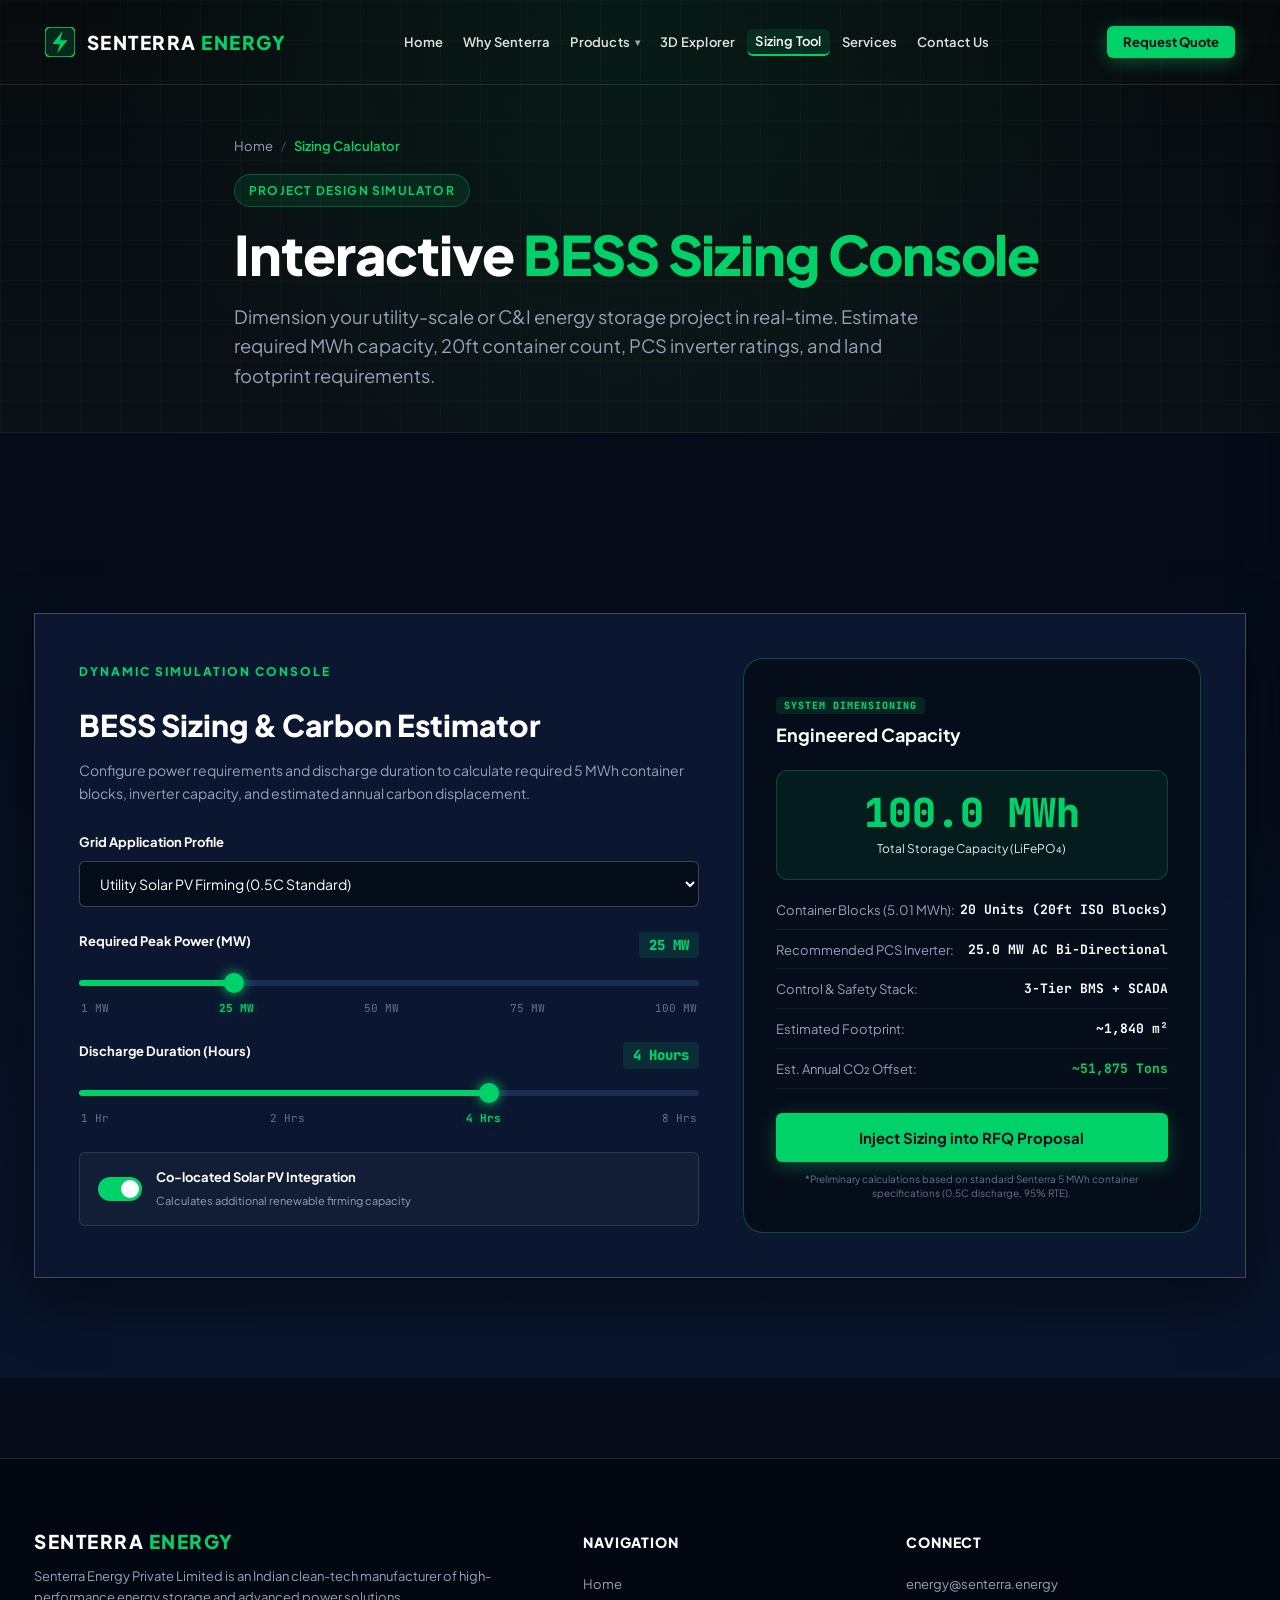
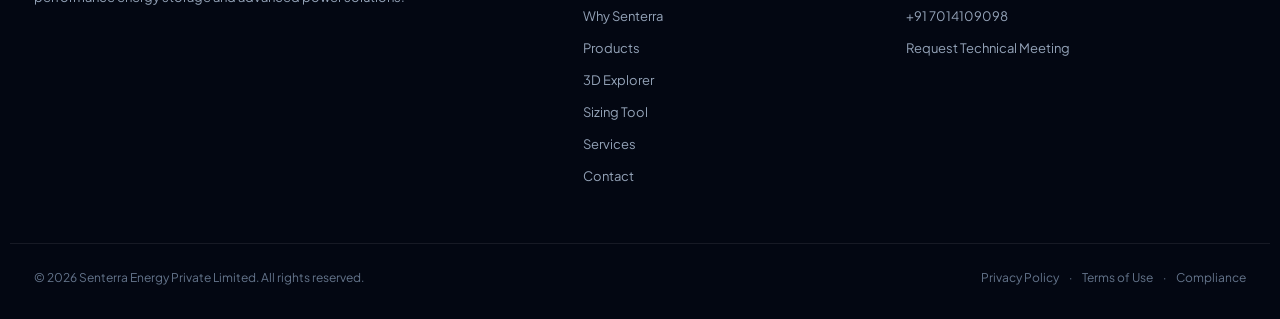
==== commit f54f392e: "fix(calculator): align power and duration sliders with number lines and add active tick highlights" ====
--- a/calculator.html
+++ b/calculator.html
@@ -210,11 +210,12 @@
                 <span class="val-pill" id="powerDisplay">25 MW</span>
               </div>
               <input type="range" id="powerSlider" min="1" max="100" value="25" class="range-slider">
-              <div class="slider-ticks">
-                <span>1 MW</span>
-                <span>25 MW</span>
-                <span>50 MW</span>
-                <span>100 MW</span>
+              <div class="slider-ticks" id="powerTicks">
+                <span data-val="1">1 MW</span>
+                <span data-val="25">25 MW</span>
+                <span data-val="50">50 MW</span>
+                <span data-val="75">75 MW</span>
+                <span data-val="100">100 MW</span>
               </div>
             </div>
 
@@ -224,12 +225,12 @@
                 <label for="durationSlider" class="field-label">Discharge Duration (Hours)</label>
                 <span class="val-pill" id="durationDisplay">4 Hours</span>
               </div>
-              <input type="range" id="durationSlider" min="1" max="8" value="4" step="0.5" class="range-slider">
-              <div class="slider-ticks">
-                <span>1 Hr</span>
-                <span>2 Hrs</span>
-                <span>4 Hrs</span>
-                <span>8 Hrs</span>
+              <input type="range" id="durationSlider" min="0" max="3" value="2" step="1" class="range-slider">
+              <div class="slider-ticks" id="durationTicks">
+                <span data-step="0">1 Hr</span>
+                <span data-step="1">2 Hrs</span>
+                <span data-step="2">4 Hrs</span>
+                <span data-step="3">8 Hrs</span>
               </div>
             </div>
 
--- a/styles.css
+++ b/styles.css
@@ -2239,7 +2239,24 @@
   font-size: 11px;
   font-family: var(--font-mono);
   color: var(--text-dim);
-  margin-top: 6px;
+  margin-top: 8px;
+  padding: 0 2px;
+}
+
+.slider-ticks span {
+  cursor: pointer;
+  transition: color 0.2s ease, text-shadow 0.2s ease;
+  user-select: none;
+}
+
+.slider-ticks span:hover {
+  color: #FFFFFF;
+}
+
+.slider-ticks span.active-tick {
+  color: var(--emerald, #00D26A);
+  font-weight: 700;
+  text-shadow: 0 0 10px rgba(0, 210, 106, 0.45);
 }
 
 .toggle-card {
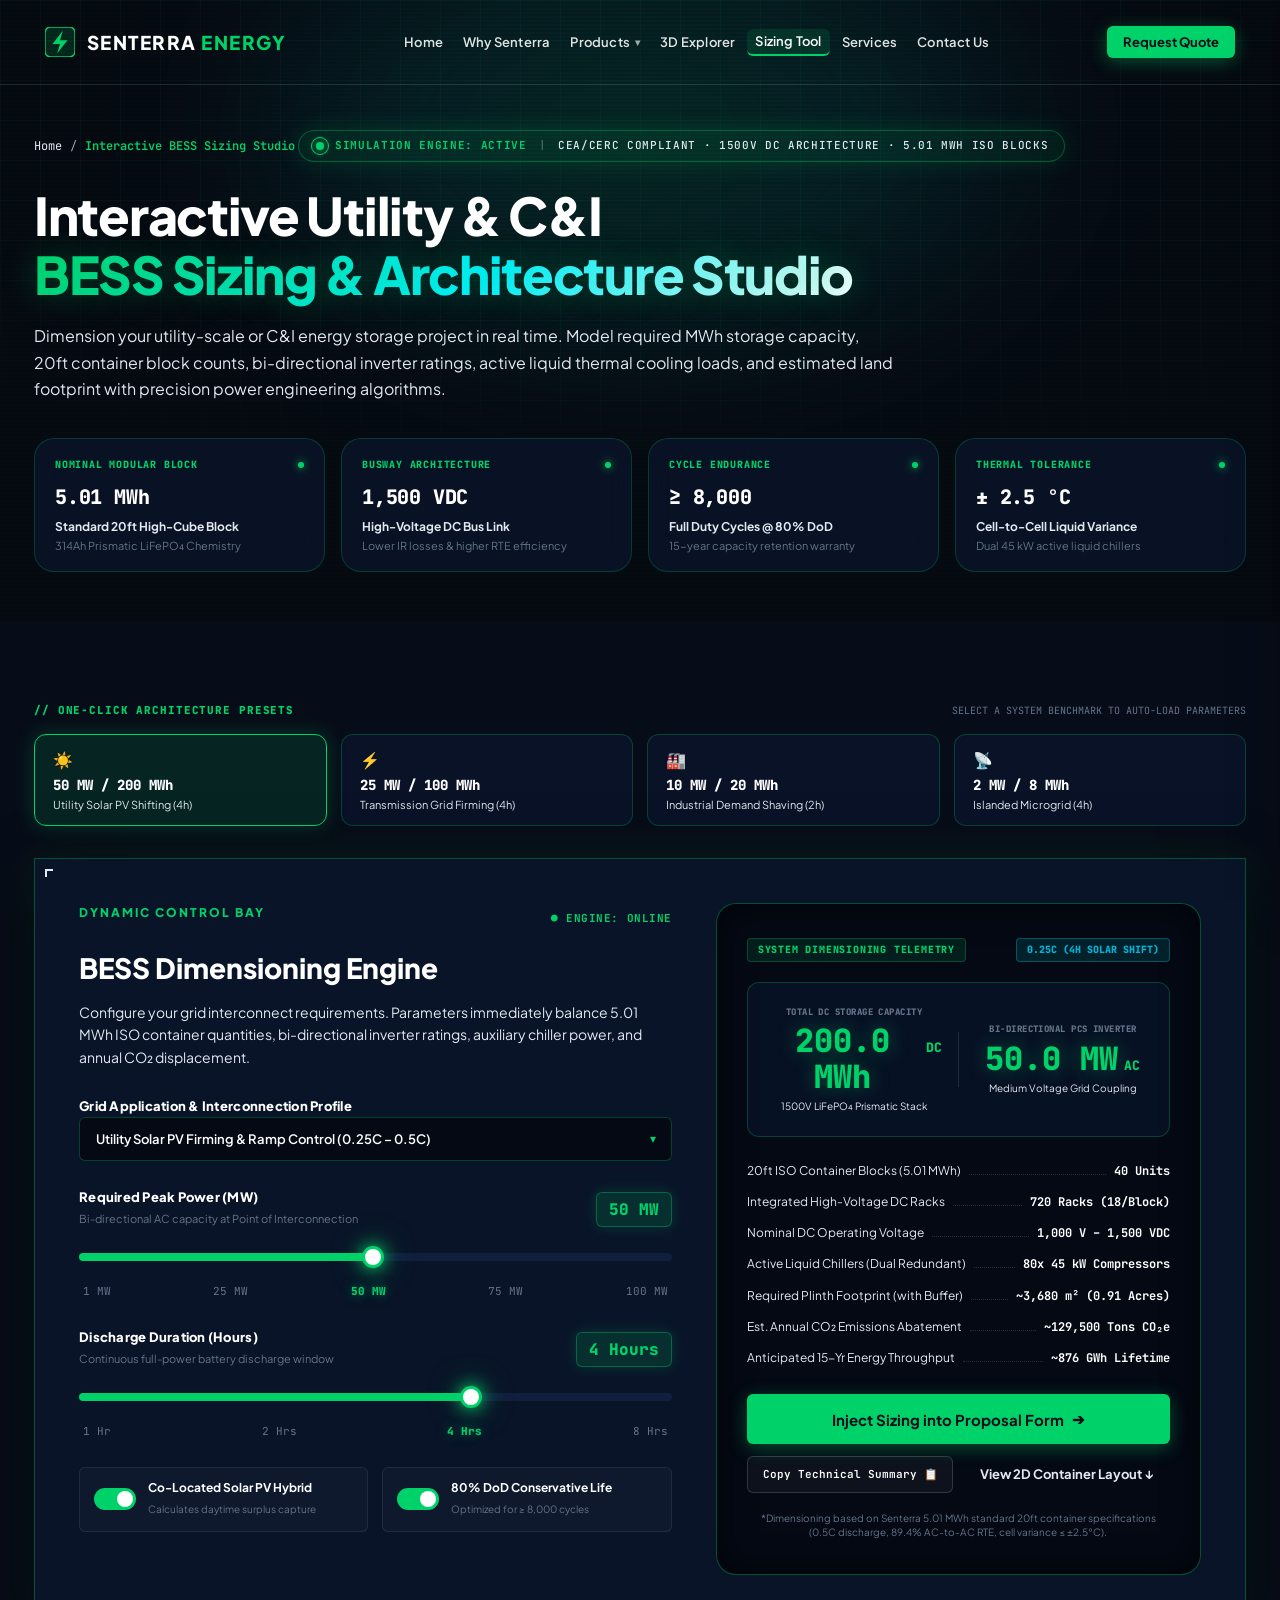
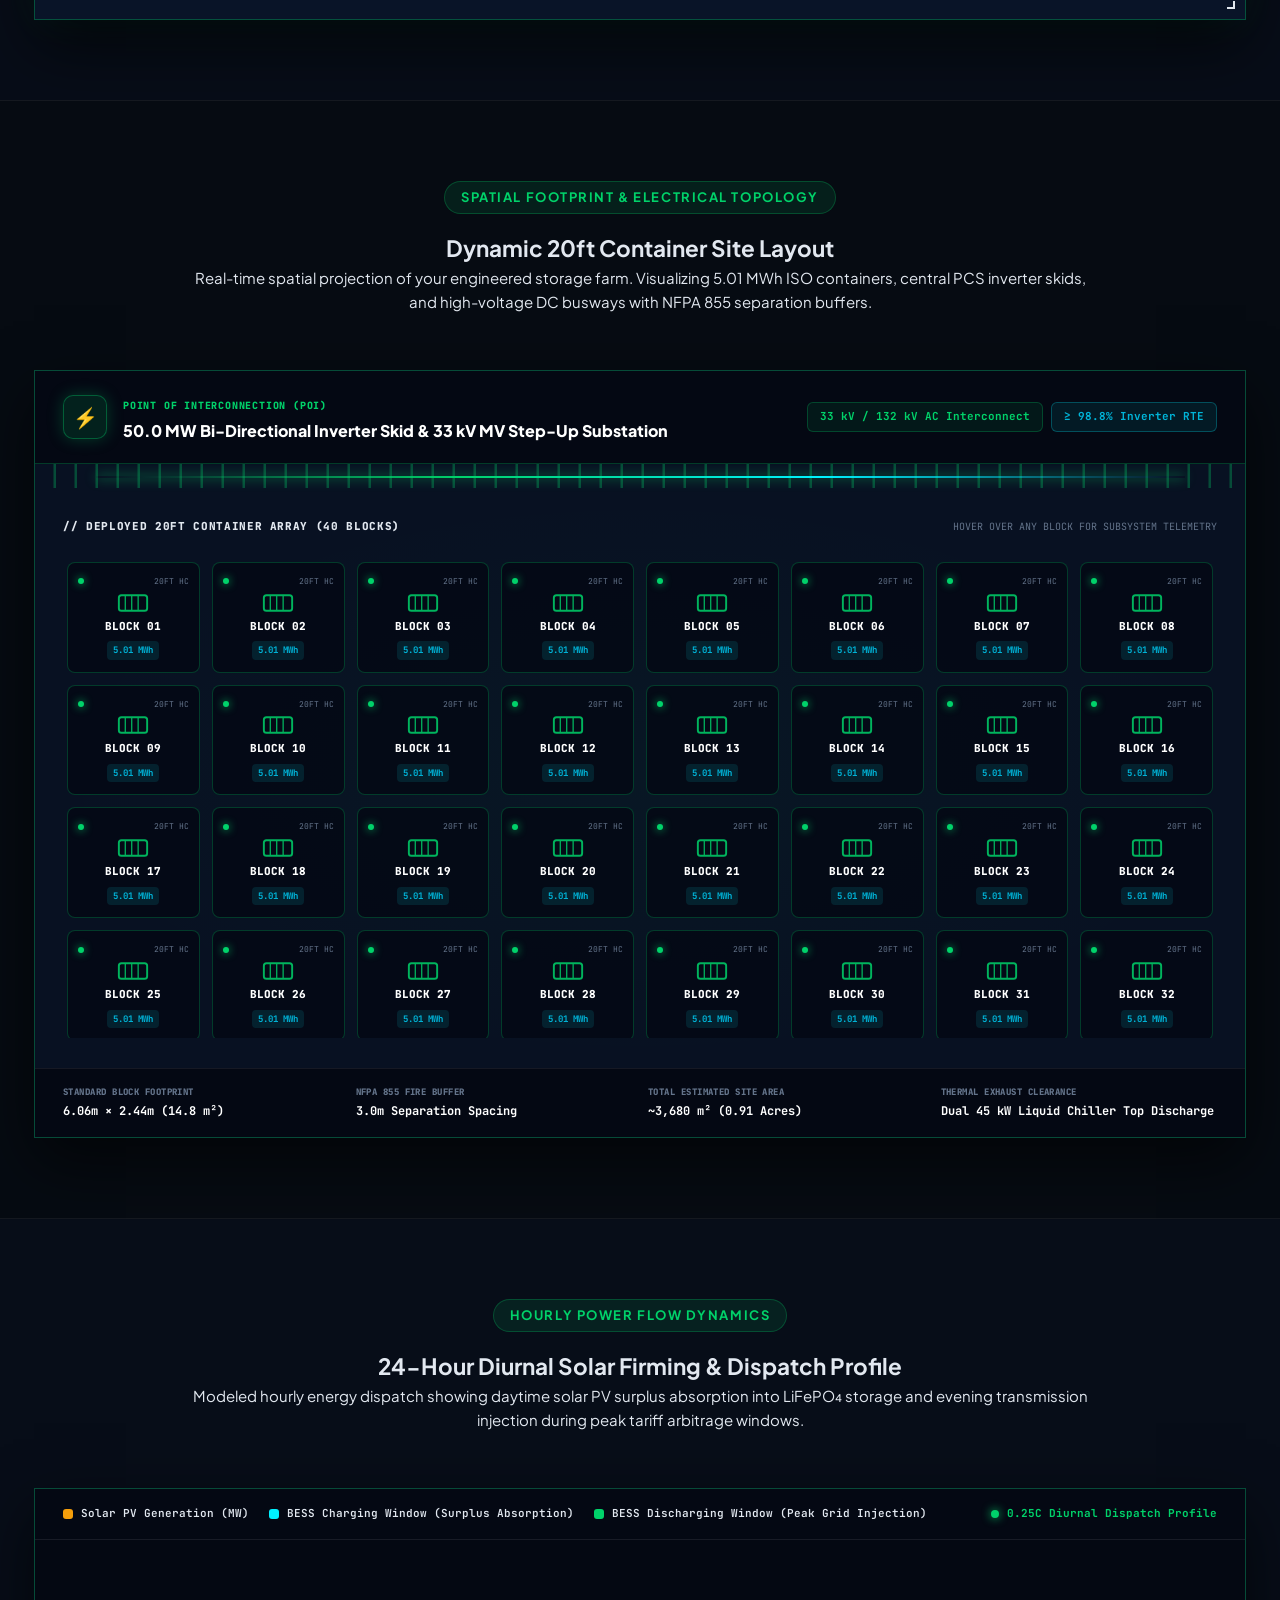
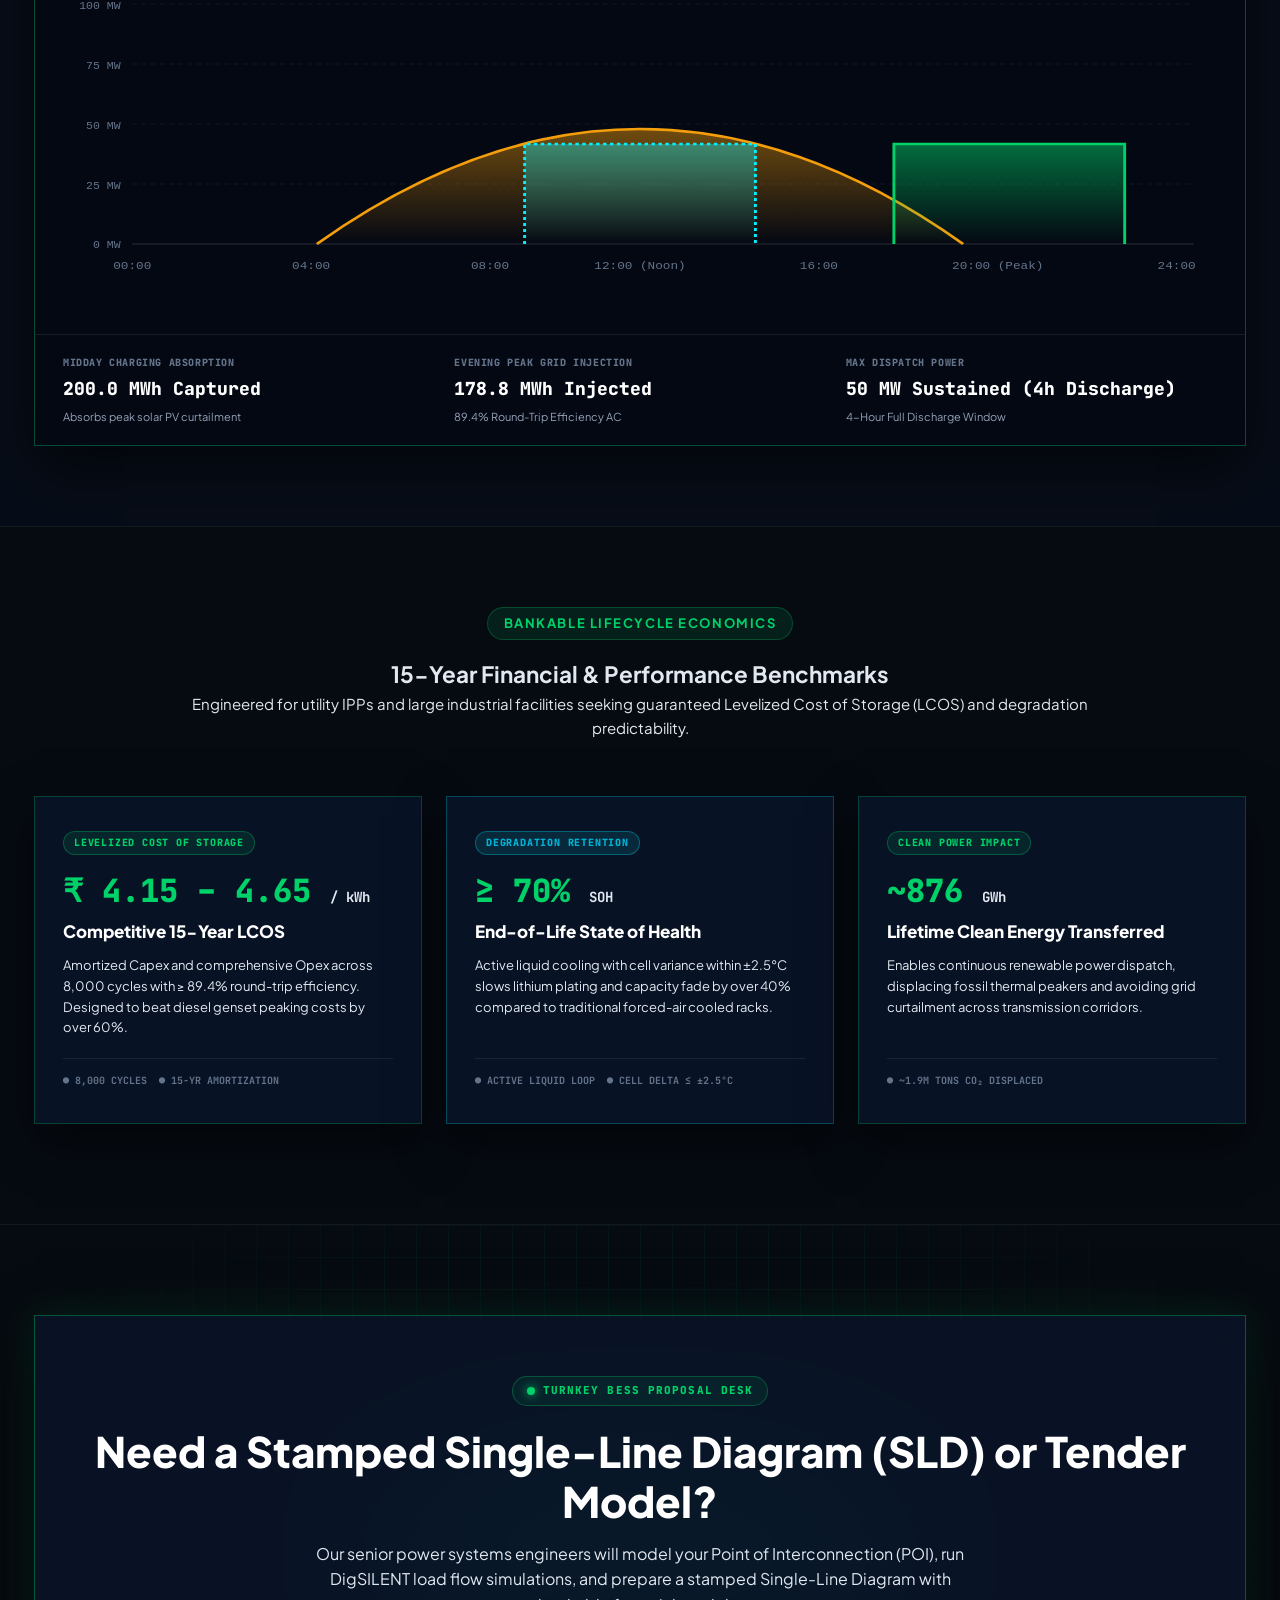
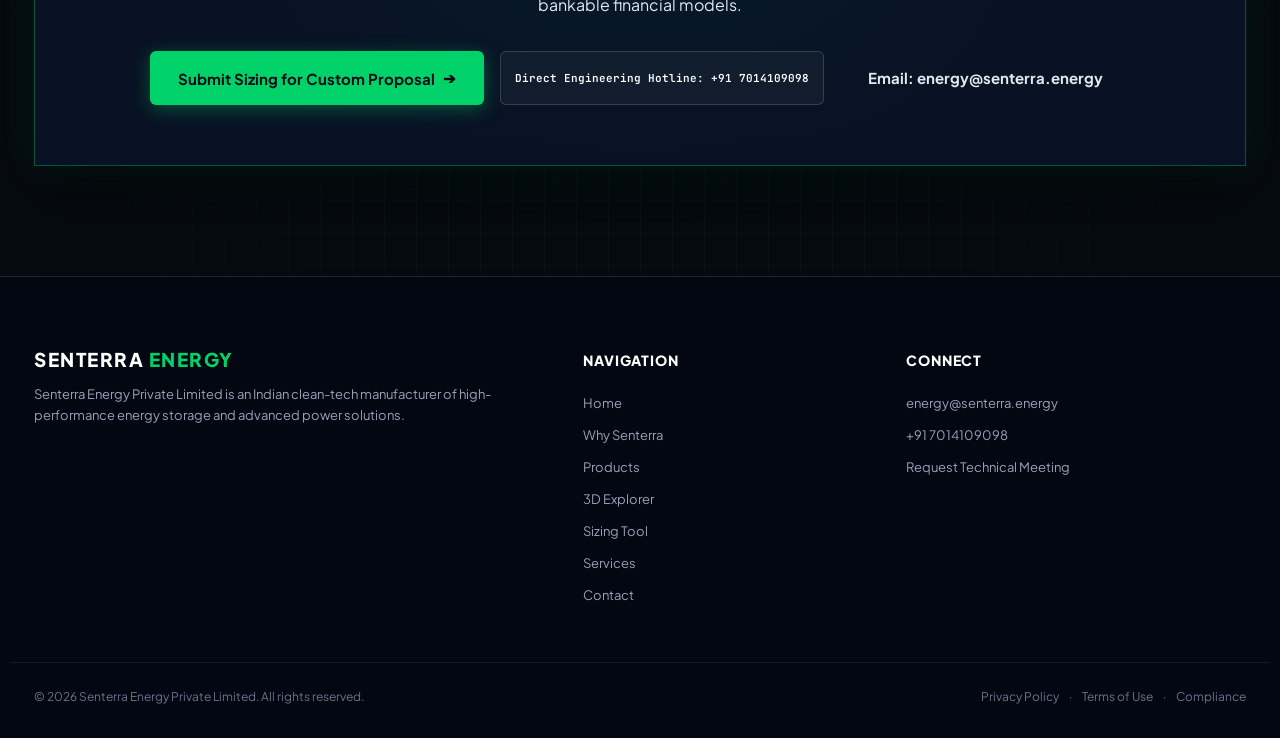
==== commit a5d15995: "feat(calculator): transform sizing tool into cyber utility & C&I BESS sizing studio" ====
--- a/calculator.html
+++ b/calculator.html
@@ -3,8 +3,8 @@
 <head>
   <meta charset="UTF-8">
   <meta name="viewport" content="width=device-width, initial-scale=1.0">
-  <title>BESS Sizing Calculator | Real-Time Power & Capacity Simulation | Senterra Energy</title>
-  <meta name="description" content="Simulate your battery storage requirements in real time. Adjust power from 1 to 100 MW, duration from 1 to 8 hours, application profile, and solar co-location.">
+  <title>BESS Sizing & Architecture Studio | Real-Time Power Simulation | Senterra Energy</title>
+  <meta name="description" content="Interactive utility-scale and C&I BESS sizing console. Simulate MWh storage capacity, 20ft container count, PCS inverter ratings, land footprint, and 24-hour dispatch profiles in real time.">
   <link rel="preconnect" href="https://fonts.googleapis.com">
   <link rel="preconnect" href="https://fonts.gstatic.com" crossorigin>
   <link href="https://fonts.googleapis.com/css2?family=Plus+Jakarta+Sans:wght@300;400;500;600;700;800;900&family=JetBrains+Mono:wght@400;500;600;700&display=swap" rel="stylesheet">
@@ -34,7 +34,6 @@
       <div class="loader-subtext">ENERGY</div>
     </div>
   </div>
-
 
   <!-- Floating Navigation Bar -->
   <header class="floating-header" id="navbar">
@@ -118,7 +117,7 @@
       <!-- Action Buttons -->
       <div class="header-actions">
         <a href="why-senterra.html" class="pill-btn desktop-only">
-          <span>Bengaluru 5 GWh</span>
+          <span>5 GWh Capacity</span>
           <span class="pill-flag">⚡</span>
         </a>
 
@@ -156,147 +155,631 @@
       <div class="mobile-drawer-footer">
         <button class="btn btn-emerald btn-block" onclick="openRfqModal(); closeDrawer();">Request Proposal</button>
         <div class="mobile-contact-info">
-          <p>📞 +91-80-284 377 92</p>
-          <p>✉️ info@senterraenergy.com</p>
-          <p>📍 Bengaluru, Karnataka, India</p>
+          <p>📞 +91 7014109098</p>
+          <p>✉️ energy@senterra.energy</p>
+          <p>📍 India</p>
         </div>
       </div>
     </nav>
   </div>
   <div class="drawer-overlay" id="drawerOverlay"></div>
 
-  <!-- Subpage Hero Banner -->
-  <section class="subpage-hero">
-    <div class="container subpage-hero-inner">
-      <div class="breadcrumbs">
+  <!-- =========================================================================
+       CYBER SIZING HERO COMMAND BANNER
+       ========================================================================= -->
+  <section class="calc-cyber-hero" id="calcHero">
+    <div class="calc-hero-grid-bg" aria-hidden="true"></div>
+    <div class="calc-hero-aurora" aria-hidden="true"></div>
+    <div class="calc-scanline" aria-hidden="true"></div>
+
+    <div class="container calc-cyber-hero-inner">
+      <!-- Breadcrumbs -->
+      <nav class="cyber-breadcrumbs" aria-label="Breadcrumbs">
         <a href="index.html">Home</a>
         <span class="crumb-sep">/</span>
-        <span class="crumb-current">Sizing Calculator</span>
-      </div>
-      <span class="hero-kicker">PROJECT DESIGN SIMULATOR</span>
-      <h1>Interactive <span>BESS Sizing Console</span></h1>
-      <p class="subpage-lead">Dimension your utility-scale or C&I energy storage project in real-time. Estimate required MWh capacity, 20ft container count, PCS inverter ratings, and land footprint requirements.</p>
+        <span class="crumb-current">Interactive BESS Sizing Studio</span>
+      </nav>
+
+      <!-- Live Engine Status Badge -->
+      <div class="calc-status-pill">
+        <span class="radar-beacon">
+          <span class="radar-ping"></span>
+          <span class="radar-dot"></span>
+        </span>
+        <span class="status-code">SIMULATION ENGINE: ACTIVE</span>
+        <span class="status-divider">|</span>
+        <span class="status-meta">CEA/CERC COMPLIANT · 1500V DC ARCHITECTURE · 5.01 MWH ISO BLOCKS</span>
+      </div>
+
+      <!-- Headline -->
+      <h1 class="calc-hero-title">
+        Interactive Utility &amp; C&amp;I <br>
+        <span class="gradient-cyber-text">BESS Sizing &amp; Architecture Studio</span>
+      </h1>
+
+      <p class="calc-hero-lead">
+        Dimension your utility-scale or C&amp;I energy storage project in real time. Model required MWh storage capacity, 20ft container block counts, bi-directional inverter ratings, active liquid thermal cooling loads, and estimated land footprint with precision power engineering algorithms.
+      </p>
+
+      <!-- 4-Chip Sizing Benchmark Telemetry HUD -->
+      <div class="calc-telemetry-hud" id="calcTelemetryHud">
+        <div class="telemetry-hud-card" data-hud="unit-block">
+          <div class="hud-top-scan"></div>
+          <div class="hud-header">
+            <span class="hud-tag">NOMINAL MODULAR BLOCK</span>
+            <span class="hud-dot active pulse"></span>
+          </div>
+          <div class="hud-value">5.01 MWh</div>
+          <div class="hud-label">Standard 20ft High-Cube Block</div>
+          <div class="hud-detail">314Ah Prismatic LiFePO₄ Chemistry</div>
+        </div>
+
+        <div class="telemetry-hud-card" data-hud="voltage">
+          <div class="hud-top-scan"></div>
+          <div class="hud-header">
+            <span class="hud-tag">BUSWAY ARCHITECTURE</span>
+            <span class="hud-dot active"></span>
+          </div>
+          <div class="hud-value">1,500 VDC</div>
+          <div class="hud-label">High-Voltage DC Bus Link</div>
+          <div class="hud-detail">Lower IR losses &amp; higher RTE efficiency</div>
+        </div>
+
+        <div class="telemetry-hud-card" data-hud="longevity">
+          <div class="hud-top-scan"></div>
+          <div class="hud-header">
+            <span class="hud-tag">CYCLE ENDURANCE</span>
+            <span class="hud-dot active"></span>
+          </div>
+          <div class="hud-value">≥ 8,000</div>
+          <div class="hud-label">Full Duty Cycles @ 80% DoD</div>
+          <div class="hud-detail">15-year capacity retention warranty</div>
+        </div>
+
+        <div class="telemetry-hud-card" data-hud="thermal">
+          <div class="hud-top-scan"></div>
+          <div class="hud-header">
+            <span class="hud-tag">THERMAL TOLERANCE</span>
+            <span class="hud-dot active"></span>
+          </div>
+          <div class="hud-value">± 2.5 °C</div>
+          <div class="hud-label">Cell-to-Cell Liquid Variance</div>
+          <div class="hud-detail">Dual 45 kW active liquid chillers</div>
+        </div>
+      </div>
     </div>
   </section>
 
-  <!-- Main Page Content -->
-  <main class="standalone-section">
-    <section class="section calc-section" id="calculator">
+  <!-- =========================================================================
+       SECTION 1: THE DUAL-BAY SIZING CONSOLE & FIELD PRESETS
+       ========================================================================= -->
+  <main class="standalone-section calc-console-section" id="calcConsoleSection">
     <div class="container">
-      <div class="calc-console-card">
+
+      <!-- Fast-Select Quick Architecture Presets Bar -->
+      <div class="calc-presets-container">
+        <div class="presets-header">
+          <span class="presets-label">// ONE-CLICK ARCHITECTURE PRESETS</span>
+          <span class="presets-meta">SELECT A SYSTEM BENCHMARK TO AUTO-LOAD PARAMETERS</span>
+        </div>
+        <div class="calc-presets-bar">
+          <button type="button" class="calc-preset-pill active" onclick="applyCalcPreset('solar-peaker')">
+            <span class="preset-icon">☀️</span>
+            <span class="preset-name">50 MW / 200 MWh</span>
+            <span class="preset-desc">Utility Solar PV Shifting (4h)</span>
+          </button>
+
+          <button type="button" class="calc-preset-pill" onclick="applyCalcPreset('transmission-firming')">
+            <span class="preset-icon">⚡</span>
+            <span class="preset-name">25 MW / 100 MWh</span>
+            <span class="preset-desc">Transmission Grid Firming (4h)</span>
+          </button>
+
+          <button type="button" class="calc-preset-pill" onclick="applyCalcPreset('ci-industrial')">
+            <span class="preset-icon">🏭</span>
+            <span class="preset-name">10 MW / 20 MWh</span>
+            <span class="preset-desc">Industrial Demand Shaving (2h)</span>
+          </button>
+
+          <button type="button" class="calc-preset-pill" onclick="applyCalcPreset('island-microgrid')">
+            <span class="preset-icon">📡</span>
+            <span class="preset-name">2 MW / 8 MWh</span>
+            <span class="preset-desc">Islanded Microgrid (4h)</span>
+          </button>
+        </div>
+      </div>
+
+      <!-- Main Dual-Bay Sizing Console Card -->
+      <div class="calc-console-card" id="calcConsoleCard">
+        <div class="card-ambient-spotlight"></div>
+        <div class="card-cyber-corners"></div>
+
         <div class="calc-grid">
           
+          <!-- LEFT CONTROL BAY (INPUTS) -->
           <div class="calc-controls">
-            <span class="kicker-tag text-emerald">DYNAMIC SIMULATION CONSOLE</span>
-            <h2 class="calc-h2">BESS Sizing &amp; Carbon Estimator</h2>
+            <div class="controls-topbar">
+              <span class="kicker-tag text-emerald">DYNAMIC CONTROL BAY</span>
+              <span class="control-status-live">● ENGINE: ONLINE</span>
+            </div>
+
+            <h2 class="calc-h2">BESS Dimensioning Engine</h2>
             <p class="calc-intro-text">
-              Configure power requirements and discharge duration to calculate required 5 MWh container blocks, inverter capacity, and estimated annual carbon displacement.
+              Configure your grid interconnect requirements. Parameters immediately balance 5.01 MWh ISO container quantities, bi-directional inverter ratings, auxiliary chiller power, and annual CO₂ displacement.
             </p>
 
+            <!-- Application Profile Select -->
             <div class="control-group">
-              <label for="calcAppType" class="field-label">Grid Application Profile</label>
-              <select id="calcAppType" class="field-select">
-                <option value="utility-solar">Utility Solar PV Firming (0.5C Standard)</option>
-                <option value="peak-shaving">Grid Peak Shaving &amp; Frequency Regulation (1C Fast)</option>
-                <option value="telecom-offgrid">Telecom Off-Grid Islanded Microgrid</option>
-                <option value="ci-industrial">Commercial &amp; Industrial Demand Charge Mitigation</option>
-              </select>
-            </div>
-
-            <!-- Power Rating Slider -->
+              <label for="calcAppType" class="field-label">Grid Application &amp; Interconnection Profile</label>
+              <div class="select-wrapper">
+                <select id="calcAppType" class="field-select">
+                  <option value="utility-solar">Utility Solar PV Firming &amp; Ramp Control (0.25C – 0.5C)</option>
+                  <option value="peak-shaving">Grid Peak Shaving &amp; Frequency Regulation (0.5C – 1C)</option>
+                  <option value="ci-industrial">Commercial &amp; Industrial Demand Mitigation (0.5C)</option>
+                  <option value="telecom-offgrid">Telecom &amp; Islanded Off-Grid Microgrid (0.25C)</option>
+                </select>
+                <span class="select-caret">▾</span>
+              </div>
+            </div>
+
+            <!-- Peak Power Rating Slider (1 - 100 MW) -->
             <div class="control-group">
               <div class="slider-meta">
-                <label for="powerSlider" class="field-label">Required Peak Power (MW)</label>
-                <span class="val-pill" id="powerDisplay">25 MW</span>
-              </div>
-              <input type="range" id="powerSlider" min="1" max="100" value="25" class="range-slider">
+                <div class="slider-label-row">
+                  <label for="powerSlider" class="field-label">Required Peak Power (MW)</label>
+                  <span class="field-hint">Bi-directional AC capacity at Point of Interconnection</span>
+                </div>
+                <span class="val-pill" id="powerDisplay">50 MW</span>
+              </div>
+              <div class="slider-track-wrap">
+                <input type="range" id="powerSlider" min="1" max="100" value="50" class="range-slider">
+              </div>
               <div class="slider-ticks" id="powerTicks">
                 <span data-val="1">1 MW</span>
                 <span data-val="25">25 MW</span>
-                <span data-val="50">50 MW</span>
+                <span data-val="50" class="active-tick">50 MW</span>
                 <span data-val="75">75 MW</span>
                 <span data-val="100">100 MW</span>
               </div>
             </div>
 
-            <!-- Duration Slider -->
+            <!-- Discharge Duration Slider (1, 2, 4, 8 Hours) -->
             <div class="control-group">
               <div class="slider-meta">
-                <label for="durationSlider" class="field-label">Discharge Duration (Hours)</label>
+                <div class="slider-label-row">
+                  <label for="durationSlider" class="field-label">Discharge Duration (Hours)</label>
+                  <span class="field-hint">Continuous full-power battery discharge window</span>
+                </div>
                 <span class="val-pill" id="durationDisplay">4 Hours</span>
               </div>
-              <input type="range" id="durationSlider" min="0" max="3" value="2" step="1" class="range-slider">
+              <div class="slider-track-wrap">
+                <input type="range" id="durationSlider" min="0" max="3" value="2" step="1" class="range-slider">
+              </div>
               <div class="slider-ticks" id="durationTicks">
                 <span data-step="0">1 Hr</span>
                 <span data-step="1">2 Hrs</span>
-                <span data-step="2">4 Hrs</span>
+                <span data-step="2" class="active-tick">4 Hrs</span>
                 <span data-step="3">8 Hrs</span>
               </div>
             </div>
 
-            <!-- Solar Co-location -->
-            <div class="toggle-card">
-              <label class="switch">
-                <input type="checkbox" id="solarToggle" checked>
-                <span class="slider round"></span>
-              </label>
-              <div class="toggle-copy">
-                <strong>Co-located Solar PV Integration</strong>
-                <span>Calculates additional renewable firming capacity</span>
-              </div>
-            </div>
-          </div>
-
-          <!-- Output Telemetry Panel -->
-          <div class="calc-telemetry-output">
-            <div class="output-header">
-              <span class="calc-badge">SYSTEM DIMENSIONING</span>
-              <h3>Engineered Capacity</h3>
-            </div>
-
-            <div class="output-mega-stat">
-              <span class="m-val" id="totalMwhOutput">100.0 MWh</span>
-              <span class="m-sub">Total Storage Capacity (LiFePO₄)</span>
-            </div>
-
+            <!-- Advanced Simulation Tuning Switches -->
+            <div class="control-switches-grid">
+              
+              <!-- Solar Co-location -->
+              <div class="toggle-card">
+                <label class="switch">
+                  <input type="checkbox" id="solarToggle" checked>
+                  <span class="slider round"></span>
+                </label>
+                <div class="toggle-copy">
+                  <strong>Co-Located Solar PV Hybrid</strong>
+                  <span>Calculates daytime surplus capture</span>
+                </div>
+              </div>
+
+              <!-- Depth of Discharge Switch -->
+              <div class="toggle-card">
+                <label class="switch">
+                  <input type="checkbox" id="dodToggle" checked>
+                  <span class="slider round"></span>
+                </label>
+                <div class="toggle-copy">
+                  <strong>80% DoD Conservative Life</strong>
+                  <span id="dodStatusLabel">Optimized for ≥ 8,000 cycles</span>
+                </div>
+              </div>
+
+            </div>
+
+          </div>
+
+          <!-- RIGHT TELEMETRY OUTPUT BAY -->
+          <div class="calc-telemetry-output" id="calcTelemetryOutput">
+            <div class="output-topbar">
+              <span class="calc-badge">SYSTEM DIMENSIONING TELEMETRY</span>
+              <span class="output-c-rate" id="cRateBadge">0.25C (4H SHIFT)</span>
+            </div>
+
+            <!-- Glowing Cyber LCD Head -->
+            <div class="output-mega-stat-box">
+              <div class="mega-stat-row">
+                <div class="mega-stat-col">
+                  <span class="mega-stat-lbl">TOTAL DC STORAGE CAPACITY</span>
+                  <div class="mega-stat-val-wrap">
+                    <span class="m-val" id="totalMwhOutput">200.4 MWh</span>
+                    <span class="m-unit">DC</span>
+                  </div>
+                  <span class="m-sub">1500V LiFePO₄ Prismatic Stack</span>
+                </div>
+                <div class="stat-divider-line"></div>
+                <div class="mega-stat-col">
+                  <span class="mega-stat-lbl">BI-DIRECTIONAL PCS INVERTER</span>
+                  <div class="mega-stat-val-wrap text-cyan">
+                    <span class="m-val text-cyan" id="pcsRatingOutput">50.0 MW</span>
+                    <span class="m-unit text-cyan">AC</span>
+                  </div>
+                  <span class="m-sub">Medium Voltage Grid Coupling</span>
+                </div>
+              </div>
+            </div>
+
+            <!-- Detailed Telemetry Rows with Dot Leaders -->
             <div class="output-specs-list">
               <div class="o-row">
-                <span class="o-lbl">Container Blocks (5.01 MWh):</span>
-                <span class="o-val" id="containerCountOutput">20 Units (20ft ISO)</span>
+                <span class="o-lbl">20ft ISO Container Blocks (5.01 MWh)</span>
+                <span class="o-dots"></span>
+                <span class="o-val text-emerald" id="containerCountOutput">40 Units</span>
               </div>
               <div class="o-row">
-                <span class="o-lbl">Recommended PCS Inverter:</span>
-                <span class="o-val" id="pcsRatingOutput">25.0 MW AC</span>
+                <span class="o-lbl">Integrated High-Voltage DC Racks</span>
+                <span class="o-dots"></span>
+                <span class="o-val" id="totalRacksOutput">720 Racks (18/Block)</span>
               </div>
               <div class="o-row">
-                <span class="o-lbl">Control &amp; Safety Stack:</span>
-                <span class="o-val">3-Tier BMS + SCADA</span>
+                <span class="o-lbl">Nominal DC Operating Voltage</span>
+                <span class="o-dots"></span>
+                <span class="o-val" id="dcVoltageOutput">1,000 V – 1,500 VDC</span>
               </div>
               <div class="o-row">
-                <span class="o-lbl">Estimated Footprint:</span>
-                <span class="o-val" id="footprintOutput">~1,840 m²</span>
-              </div>
-              <div class="o-row green-row">
-                <span class="o-lbl">Est. Annual CO₂ Offset:</span>
-                <span class="o-val" id="carbonOutput">~41,500 Tons</span>
-              </div>
-            </div>
-
+                <span class="o-lbl">Active Liquid Chillers (Dual Redundant)</span>
+                <span class="o-dots"></span>
+                <span class="o-val" id="chillersOutput">80x 45 kW Compressors</span>
+              </div>
+              <div class="o-row">
+                <span class="o-lbl">Required Plinth Footprint (with Buffer)</span>
+                <span class="o-dots"></span>
+                <span class="o-val" id="footprintOutput">~3,680 m² (0.91 Acres)</span>
+              </div>
+              <div class="o-row">
+                <span class="o-lbl">Est. Annual CO₂ Emissions Abatement</span>
+                <span class="o-dots"></span>
+                <span class="o-val text-emerald" id="carbonOutput">~103,950 Tons CO₂e</span>
+              </div>
+              <div class="o-row">
+                <span class="o-lbl">Anticipated 15-Yr Energy Throughput</span>
+                <span class="o-dots"></span>
+                <span class="o-val" id="lifetimeThroughputOutput">~877 GWh Lifetime</span>
+              </div>
+            </div>
+
+            <!-- Action Buttons Row -->
             <div class="output-action-box">
               <button class="btn btn-emerald btn-block btn-lg" onclick="applySizingToRfq()">
-                Inject Sizing into RFQ Proposal
+                <span>Inject Sizing into Proposal Form</span>
+                <span class="btn-arrow">➔</span>
               </button>
+
+              <div class="secondary-actions-row">
+                <button type="button" class="btn btn-outline-cyber btn-sm" onclick="copySizingSummary(this)">
+                  <span class="copy-label">Copy Technical Summary 📋</span>
+                </button>
+                <a href="#containerVisualizerSection" class="btn btn-glass btn-sm">
+                  <span>View 2D Container Layout ↓</span>
+                </a>
+              </div>
+
               <span class="output-disclaimer">
-                *Preliminary calculations based on standard Senterra 5 MWh container specifications (0.5C discharge, 95% RTE).
+                *Dimensioning based on Senterra 5.01 MWh standard 20ft container specifications (0.5C discharge, 89.4% AC-to-AC RTE, cell variance ≤ ±2.5°C).
               </span>
             </div>
-          </div>
-
-        </div>
-      </div>
+
+          </div>
+
+        </div>
+      </div>
+
+    </div>
+  </main>
+
+  <!-- =========================================================================
+       SECTION 2: REAL-TIME 2D CONTAINER SITE LAYOUT VISUALIZER
+       ========================================================================= -->
+  <section class="calc-visualizer-section" id="containerVisualizerSection">
+    <div class="container">
+      
+      <div class="senterra-section-header text-center">
+        <span class="senterra-kicker">SPATIAL FOOTPRINT &amp; ELECTRICAL TOPOLOGY</span>
+        <h2 class="senterra-title">Dynamic 20ft Container Site Layout</h2>
+        <p class="senterra-subtitle">
+          Real-time spatial projection of your engineered storage farm. Visualizing 5.01 MWh ISO containers, central PCS inverter skids, and high-voltage DC busways with NFPA 855 separation buffers.
+        </p>
+      </div>
+
+      <div class="site-layout-card">
+        
+        <!-- Central PCS / MV Substation Hub Graphic -->
+        <div class="substation-hub-strip">
+          <div class="hub-icon">⚡</div>
+          <div class="hub-info">
+            <span class="hub-tag">POINT OF INTERCONNECTION (POI)</span>
+            <h4 class="hub-title" id="poiHubTitle">50.0 MW Bi-Directional Inverter Skid &amp; 33 kV MV Step-Up Substation</h4>
+          </div>
+          <div class="hub-specs-pills">
+            <span class="spec-pill" id="poiGridPill">33 kV / 132 kV AC Interconnect</span>
+            <span class="spec-pill cyan-pill" id="poiEfficiencyPill">≥ 98.8% Inverter RTE</span>
+          </div>
+        </div>
+
+        <!-- Glowing Power Feeder Lines -->
+        <div class="feeder-trunk-lines">
+          <div class="trunk-line"></div>
+          <div class="feeder-pulse-node"></div>
+        </div>
+
+        <!-- Dynamic Container Blocks Grid -->
+        <div class="container-field-deck">
+          <div class="field-deck-header">
+            <span class="deck-title">// DEPLOYED 20FT CONTAINER ARRAY (<span id="containerDeckCount">40</span> BLOCKS)</span>
+            <span class="deck-hint">HOVER OVER ANY BLOCK FOR SUBSYSTEM TELEMETRY</span>
+          </div>
+
+          <div class="container-blocks-grid" id="containerBlocksGrid">
+            <!-- Dynamically populated by JS renderContainerLayout() -->
+          </div>
+        </div>
+
+        <!-- Field Dimensioning Summary Ribbon -->
+        <div class="field-summary-ribbon">
+          <div class="ribbon-item">
+            <span class="ribbon-lbl">STANDARD BLOCK FOOTPRINT</span>
+            <span class="ribbon-val">6.06m × 2.44m (14.8 m²)</span>
+          </div>
+          <div class="ribbon-item">
+            <span class="ribbon-lbl">NFPA 855 FIRE BUFFER</span>
+            <span class="ribbon-val">3.0m Separation Spacing</span>
+          </div>
+          <div class="ribbon-item">
+            <span class="ribbon-lbl">TOTAL ESTIMATED SITE AREA</span>
+            <span class="ribbon-val text-emerald" id="ribbonSiteArea">~3,680 m² (0.91 Acres)</span>
+          </div>
+          <div class="ribbon-item">
+            <span class="ribbon-lbl">THERMAL EXHAUST CLEARANCE</span>
+            <span class="ribbon-val">Dual 45 kW Liquid Chiller Top Discharge</span>
+          </div>
+        </div>
+
+      </div>
+
     </div>
   </section>
-  </main>
+
+  <!-- =========================================================================
+       SECTION 3: 24-HOUR SOLAR FIRMING & DISPATCH PROFILE SIMULATOR
+       ========================================================================= -->
+  <section class="calc-dispatch-section" id="dispatchSimulationSection">
+    <div class="container">
+      
+      <div class="senterra-section-header text-center">
+        <span class="senterra-kicker">HOURLY POWER FLOW DYNAMICS</span>
+        <h2 class="senterra-title">24-Hour Diurnal Solar Firming &amp; Dispatch Profile</h2>
+        <p class="senterra-subtitle">
+          Modeled hourly energy dispatch showing daytime solar PV surplus absorption into LiFePO₄ storage and evening transmission injection during peak tariff arbitrage windows.
+        </p>
+      </div>
+
+      <div class="dispatch-chart-card">
+        
+        <!-- Chart Controls & Legend Topbar -->
+        <div class="dispatch-chart-topbar">
+          <div class="chart-legend-group">
+            <span class="legend-chip legend-solar">
+              <span class="legend-color-dot" style="background: #F59E0B;"></span>
+              <span>Solar PV Generation (MW)</span>
+            </span>
+            <span class="legend-chip legend-charge">
+              <span class="legend-color-dot" style="background: #00F0FF;"></span>
+              <span>BESS Charging Window (Surplus Absorption)</span>
+            </span>
+            <span class="legend-chip legend-discharge">
+              <span class="legend-color-dot" style="background: #00D26A;"></span>
+              <span>BESS Discharging Window (Peak Grid Injection)</span>
+            </span>
+          </div>
+
+          <div class="chart-meta-status">
+            <span class="radar-dot active"></span>
+            <span id="dispatchProfileLabel">0.25C Solar Firming Cycle</span>
+          </div>
+        </div>
+
+        <!-- Interactive SVG Dispatch Simulation Chart -->
+        <div class="dispatch-chart-viewport">
+          <svg viewBox="0 0 1000 340" class="dispatch-svg" id="dispatchSvg" preserveAspectRatio="none">
+            <defs>
+              <linearGradient id="solarGradient" x1="0" y1="0" x2="0" y2="1">
+                <stop offset="0%" stop-color="#F59E0B" stop-opacity="0.45"/>
+                <stop offset="100%" stop-color="#F59E0B" stop-opacity="0.0"/>
+              </linearGradient>
+              <linearGradient id="chargeGradient" x1="0" y1="0" x2="0" y2="1">
+                <stop offset="0%" stop-color="#00F0FF" stop-opacity="0.4"/>
+                <stop offset="100%" stop-color="#00F0FF" stop-opacity="0.0"/>
+              </linearGradient>
+              <linearGradient id="dischargeGradient" x1="0" y1="0" x2="0" y2="1">
+                <stop offset="0%" stop-color="#00D26A" stop-opacity="0.5"/>
+                <stop offset="100%" stop-color="#00D26A" stop-opacity="0.0"/>
+              </linearGradient>
+            </defs>
+
+            <!-- Grid Lines (Horizontal Power MW) -->
+            <line x1="60" y1="40" x2="980" y2="40" stroke="rgba(255,255,255,0.06)" stroke-dasharray="4"/>
+            <line x1="60" y1="100" x2="980" y2="100" stroke="rgba(255,255,255,0.06)" stroke-dasharray="4"/>
+            <line x1="60" y1="160" x2="980" y2="160" stroke="rgba(255,255,255,0.06)" stroke-dasharray="4"/>
+            <line x1="60" y1="220" x2="980" y2="220" stroke="rgba(255,255,255,0.06)" stroke-dasharray="4"/>
+            <line x1="60" y1="280" x2="980" y2="280" stroke="rgba(255,255,255,0.15)"/>
+
+            <!-- Y-Axis Labels -->
+            <text x="50" y="45" fill="#64748B" font-size="10" font-family="monospace" text-anchor="end" id="yAxis100">100 MW</text>
+            <text x="50" y="105" fill="#64748B" font-size="10" font-family="monospace" text-anchor="end" id="yAxis75">75 MW</text>
+            <text x="50" y="165" fill="#64748B" font-size="10" font-family="monospace" text-anchor="end" id="yAxis50">50 MW</text>
+            <text x="50" y="225" fill="#64748B" font-size="10" font-family="monospace" text-anchor="end" id="yAxis25">25 MW</text>
+            <text x="50" y="284" fill="#64748B" font-size="10" font-family="monospace" text-anchor="end">0 MW</text>
+
+            <!-- 1. Solar Generation Curve Fill & Path -->
+            <path id="solarCurveFill" d="M 220 280 Q 500 50 780 280 Z" fill="url(#solarGradient)"/>
+            <path id="solarCurveLine" d="M 220 280 Q 500 50 780 280" fill="none" stroke="#F59E0B" stroke-width="2.5"/>
+
+            <!-- 2. BESS Daytime Charging Block (Absorption: 10:00 to 14:00) -->
+            <path id="chargeCurveFill" d="M 400 280 L 400 160 L 600 160 L 600 280 Z" fill="url(#chargeGradient)"/>
+            <path id="chargeCurveLine" d="M 400 280 L 400 160 L 600 160 L 600 280" fill="none" stroke="#00F0FF" stroke-width="2.5" stroke-dasharray="3"/>
+
+            <!-- 3. BESS Evening Discharging Block (Peak Injection: 18:00 to 22:00) -->
+            <path id="dischargeCurveFill" d="M 720 280 L 720 160 L 920 160 L 920 280 Z" fill="url(#dischargeGradient)"/>
+            <path id="dischargeCurveLine" d="M 720 280 L 720 160 L 920 160 L 920 280" fill="none" stroke="#00D26A" stroke-width="2.5"/>
+
+            <!-- X-Axis Timeline Markers (Hours) -->
+            <text x="60" y="305" fill="#64748B" font-size="11" font-family="monospace" text-anchor="middle">00:00</text>
+            <text x="215" y="305" fill="#64748B" font-size="11" font-family="monospace" text-anchor="middle">04:00</text>
+            <text x="370" y="305" fill="#64748B" font-size="11" font-family="monospace" text-anchor="middle">08:00</text>
+            <text x="500" y="305" fill="#64748B" font-size="11" font-family="monospace" text-anchor="middle">12:00 (Noon)</text>
+            <text x="655" y="305" fill="#64748B" font-size="11" font-family="monospace" text-anchor="middle">16:00</text>
+            <text x="810" y="305" fill="#64748B" font-size="11" font-family="monospace" text-anchor="middle">20:00 (Peak)</text>
+            <text x="965" y="305" fill="#64748B" font-size="11" font-family="monospace" text-anchor="middle">24:00</text>
+          </svg>
+        </div>
+
+        <!-- Diurnal Cycle KPI Summary Strip -->
+        <div class="dispatch-kpi-strip">
+          <div class="d-kpi">
+            <span class="d-lbl">MIDDAY CHARGING ABSORPTION</span>
+            <span class="d-val text-cyan" id="middayAbsorbVal">200.0 MWh Captured</span>
+            <span class="d-sub">Absorbs peak solar PV curtailment</span>
+          </div>
+          <div class="d-kpi">
+            <span class="d-lbl">EVENING PEAK GRID INJECTION</span>
+            <span class="d-val text-emerald" id="eveningInjectVal">178.8 MWh Injected</span>
+            <span class="d-sub">89.4% Round-Trip Efficiency AC</span>
+          </div>
+          <div class="d-kpi">
+            <span class="d-lbl">MAX DISPATCH POWER</span>
+            <span class="d-val" id="maxDispatchVal">50.0 MW Sustained</span>
+            <span class="d-sub">4-Hour Full Discharge Window</span>
+          </div>
+        </div>
+
+      </div>
+
+    </div>
+  </section>
+
+  <!-- =========================================================================
+       SECTION 4: 15-YEAR LIFECYCLE & FINANCIAL BENCHMARKS
+       ========================================================================= -->
+  <section class="calc-benchmarks-section" id="lcosBenchmarkSection">
+    <div class="container">
+      
+      <div class="senterra-section-header text-center">
+        <span class="senterra-kicker">BANKABLE LIFECYCLE ECONOMICS</span>
+        <h2 class="senterra-title">15-Year Financial &amp; Performance Benchmarks</h2>
+        <p class="senterra-subtitle">
+          Engineered for utility IPPs and large industrial facilities seeking guaranteed Levelized Cost of Storage (LCOS) and degradation predictability.
+        </p>
+      </div>
+
+      <div class="calc-benchmarks-grid">
+        
+        <!-- Card 1: LCOS Benchmark -->
+        <div class="benchmark-card">
+          <div class="card-ambient-spotlight"></div>
+          <div class="benchmark-badge">LEVELIZED COST OF STORAGE</div>
+          <div class="benchmark-val">₹ 4.15 – 4.65 <span class="val-unit">/ kWh</span></div>
+          <div class="benchmark-title">Competitive 15-Year LCOS</div>
+          <p class="benchmark-desc">
+            Amortized Capex and comprehensive Opex across 8,000 cycles with ≥ 89.4% round-trip efficiency. Designed to beat diesel genset peaking costs by over 60%.
+          </p>
+          <div class="benchmark-meta">
+            <span>● 8,000 CYCLES</span>
+            <span>● 15-YR AMORTIZATION</span>
+          </div>
+        </div>
+
+        <!-- Card 2: Capacity Retention -->
+        <div class="benchmark-card cyan-benchmark">
+          <div class="card-ambient-spotlight"></div>
+          <div class="benchmark-badge cyan-badge">DEGRADATION RETENTION</div>
+          <div class="benchmark-val text-cyan">≥ 70% <span class="val-unit">SOH</span></div>
+          <div class="benchmark-title">End-of-Life State of Health</div>
+          <p class="benchmark-desc">
+            Active liquid cooling with cell variance within ±2.5°C slows lithium plating and capacity fade by over 40% compared to traditional forced-air cooled racks.
+          </p>
+          <div class="benchmark-meta">
+            <span>● ACTIVE LIQUID LOOP</span>
+            <span>● CELL DELTA ≤ ±2.5°C</span>
+          </div>
+        </div>
+
+        <!-- Card 3: Lifetime Clean Energy Throughput -->
+        <div class="benchmark-card">
+          <div class="card-ambient-spotlight"></div>
+          <div class="benchmark-badge">CLEAN POWER IMPACT</div>
+          <div class="benchmark-val" id="bmThroughputVal">~877 <span class="val-unit">GWh</span></div>
+          <div class="benchmark-title">Lifetime Clean Energy Transferred</div>
+          <p class="benchmark-desc">
+            Enables continuous renewable power dispatch, displacing fossil thermal peakers and avoiding grid curtailment across transmission corridors.
+          </p>
+          <div class="benchmark-meta">
+            <span id="bmCarbonAbate">● ~1.55M TONS CO₂ DISPLACED</span>
+          </div>
+        </div>
+
+      </div>
+
+    </div>
+  </section>
+
+  <!-- =========================================================================
+       SECTION 5: HIGH-VOLTAGE SIZING CTA COMMAND BANNER
+       ========================================================================= -->
+  <section class="calc-cta-banner" id="calcCtaBanner">
+    <div class="banner-laser-grid" aria-hidden="true"></div>
+    <div class="banner-pulse-halo" aria-hidden="true"></div>
+    <div class="container">
+      <div class="cyber-banner-inner">
+        <div class="cyber-banner-content">
+          <div class="banner-kicker-tag">
+            <span class="radar-dot active"></span>
+            <span>TURNKEY BESS PROPOSAL DESK</span>
+          </div>
+          <h2 class="banner-title">Need a Stamped Single-Line Diagram (SLD) or Tender Model?</h2>
+          <p class="banner-desc">
+            Our senior power systems engineers will model your Point of Interconnection (POI), run DigSILENT load flow simulations, and prepare a stamped Single-Line Diagram with bankable financial models.
+          </p>
+          <div class="banner-buttons-row">
+            <button type="button" class="btn btn-emerald btn-lg" onclick="applySizingToRfq()">
+              <span>Submit Sizing for Custom Proposal</span>
+              <span class="btn-arrow">➔</span>
+            </button>
+            <a href="tel:+917014109098" class="btn btn-outline-cyber btn-lg">
+              <span>Direct Engineering Hotline: +91 7014109098</span>
+            </a>
+            <a href="mailto:energy@senterra.energy" class="btn btn-glass btn-lg">
+              <span>Email: energy@senterra.energy</span>
+            </a>
+          </div>
+        </div>
+      </div>
+    </div>
+  </section>
 
   <!-- Modern Clean Footer -->
   <footer class="site-footer">
@@ -308,7 +791,6 @@
         <p class="footer-desc">
           Senterra Energy Private Limited is an Indian clean-tech manufacturer of high-performance energy storage and advanced power solutions.
         </p>
-
       </div>
 
       <div class="footer-links-col">
--- a/styles.css
+++ b/styles.css
@@ -2139,98 +2139,341 @@
    BESS Sizing Calculator
    ========================================================================== */
 
-.calc-section {
-  background: linear-gradient(180deg, #050B18 0%, #09142B 100%);
-}
-
+/* ==========================================================================
+   Interactive BESS Sizing & Architecture Studio (Calculator Suite)
+   ========================================================================== */
+
+/* Calculator Cyber Hero */
+.calc-cyber-hero {
+  position: relative;
+  overflow: hidden;
+  padding: 130px 0 50px;
+  background: #060B12;
+  min-height: 520px;
+}
+
+.calc-hero-grid-bg {
+  position: absolute;
+  inset: 0;
+  background-size: 40px 40px;
+  background-image: 
+    linear-gradient(to right, rgba(0, 210, 106, 0.045) 1px, transparent 1px),
+    linear-gradient(to bottom, rgba(0, 210, 106, 0.045) 1px, transparent 1px);
+  mask-image: radial-gradient(ellipse 80% 60% at 50% 20%, #000 60%, transparent 100%);
+  -webkit-mask-image: radial-gradient(ellipse 80% 60% at 50% 20%, #000 60%, transparent 100%);
+  pointer-events: none;
+  z-index: 1;
+}
+
+.calc-hero-aurora {
+  position: absolute;
+  top: -120px;
+  left: 50%;
+  transform: translateX(-50%);
+  width: 900px;
+  height: 500px;
+  background: radial-gradient(ellipse at center, rgba(0, 210, 106, 0.16) 0%, rgba(0, 240, 255, 0.09) 45%, transparent 70%);
+  filter: blur(80px);
+  pointer-events: none;
+  z-index: 1;
+}
+
+.calc-scanline {
+  position: absolute;
+  inset: 0;
+  background: linear-gradient(to bottom, transparent 50%, rgba(0, 0, 0, 0.25) 51%);
+  background-size: 100% 4px;
+  pointer-events: none;
+  opacity: 0.35;
+  z-index: 1;
+}
+
+.calc-cyber-hero-inner {
+  position: relative;
+  z-index: 2;
+}
+
+.calc-status-pill {
+  display: inline-flex;
+  align-items: center;
+  gap: 10px;
+  padding: 6px 16px;
+  background: rgba(0, 210, 106, 0.08);
+  border: 1px solid rgba(0, 210, 106, 0.32);
+  border-radius: 999px;
+  font-family: var(--font-mono);
+  font-size: 11px;
+  font-weight: 700;
+  letter-spacing: 0.06em;
+  color: var(--emerald);
+  margin-bottom: 24px;
+  box-shadow: 0 0 24px rgba(0, 210, 106, 0.15);
+}
+
+.calc-hero-title {
+  font-size: clamp(32px, 4.2vw, 52px);
+  font-weight: 900;
+  line-height: 1.15;
+  color: #FFFFFF;
+  letter-spacing: -0.025em;
+  margin-bottom: 18px;
+}
+
+.calc-hero-lead {
+  max-width: 860px;
+  font-size: 16px;
+  color: var(--text-slate);
+  line-height: 1.65;
+  margin-bottom: 36px;
+}
+
+.calc-telemetry-hud {
+  display: grid;
+  grid-template-columns: repeat(4, 1fr);
+  gap: 16px;
+  margin-top: 24px;
+}
+
+/* Section 1: Main Sizing Bay */
+.calc-console-section {
+  position: relative;
+  background: #070D18;
+  padding: 50px 0 90px;
+}
+
+/* One-Click Presets Bar */
+.calc-presets-container {
+  margin-bottom: 32px;
+}
+
+.presets-header {
+  display: flex;
+  justify-content: space-between;
+  align-items: center;
+  margin-bottom: 14px;
+  font-family: var(--font-mono);
+  font-size: 11px;
+}
+
+.presets-label {
+  color: var(--emerald);
+  font-weight: 800;
+  letter-spacing: 0.08em;
+}
+
+.presets-meta {
+  color: var(--text-dim);
+  font-size: 10px;
+}
+
+.calc-presets-bar {
+  display: grid;
+  grid-template-columns: repeat(4, 1fr);
+  gap: 14px;
+}
+
+.calc-preset-pill {
+  background: rgba(10, 22, 45, 0.7);
+  border: 1px solid rgba(0, 210, 106, 0.25);
+  border-radius: var(--radius-md);
+  padding: 14px 18px;
+  text-align: left;
+  cursor: pointer;
+  transition: all var(--transition-fast);
+  display: flex;
+  flex-direction: column;
+  gap: 4px;
+}
+
+.calc-preset-pill:hover {
+  border-color: rgba(0, 210, 106, 0.6);
+  background: rgba(14, 30, 60, 0.85);
+  transform: translateY(-2px);
+  box-shadow: 0 8px 24px rgba(0, 0, 0, 0.4), 0 0 16px rgba(0, 210, 106, 0.15);
+}
+
+.calc-preset-pill.active {
+  border-color: var(--emerald);
+  background: rgba(0, 210, 106, 0.12);
+  box-shadow: 0 0 20px rgba(0, 210, 106, 0.22);
+}
+
+.preset-icon {
+  font-size: 16px;
+  margin-bottom: 2px;
+}
+
+.preset-name {
+  font-family: var(--font-mono);
+  font-size: 14px;
+  font-weight: 800;
+  color: #FFFFFF;
+}
+
+.preset-desc {
+  font-size: 11px;
+  color: var(--text-slate);
+}
+
+/* Sizing Console Card */
 .calc-console-card {
-  background: #0B1630;
-  border: 1px solid var(--border-glass-strong);
+  position: relative;
+  background: rgba(10, 22, 45, 0.82);
+  border: 1px solid rgba(0, 210, 106, 0.32);
   border-radius: var(--radius-xl);
   padding: 44px;
-  box-shadow: 0 20px 50px rgba(0, 0, 0, 0.5);
+  backdrop-filter: blur(16px);
+  -webkit-backdrop-filter: blur(16px);
+  box-shadow: 0 24px 60px rgba(0, 0, 0, 0.65), 0 0 35px rgba(0, 210, 106, 0.1);
+  overflow: hidden;
 }
 
 .calc-grid {
   display: grid;
-  grid-template-columns: 1.15fr 0.85fr;
+  grid-template-columns: 1.1fr 0.9fr;
   gap: 44px;
+  position: relative;
+  z-index: 2;
+}
+
+.controls-topbar {
+  display: flex;
+  justify-content: space-between;
+  align-items: center;
+  margin-bottom: 12px;
+}
+
+.control-status-live {
+  font-family: var(--font-mono);
+  font-size: 11px;
+  font-weight: 700;
+  color: var(--emerald);
+  letter-spacing: 0.05em;
 }
 
 .calc-h2 {
-  font-size: 30px;
-  font-weight: 800;
-  color: #FFFFFF;
-  margin: 8px 0 10px 0;
+  font-size: 28px;
+  font-weight: 900;
+  color: #FFFFFF;
+  margin-bottom: 10px;
 }
 
 .calc-intro-text {
   font-size: 14px;
-  color: var(--text-muted);
+  color: var(--text-slate);
+  line-height: 1.6;
   margin-bottom: 28px;
 }
 
 .control-group {
-  margin-bottom: 24px;
+  margin-bottom: 26px;
+}
+
+.slider-label-row {
+  display: flex;
+  flex-direction: column;
+  gap: 2px;
 }
 
 .field-label {
   display: block;
   font-size: 13px;
-  font-weight: 700;
-  color: #FFFFFF;
-  margin-bottom: 8px;
+  font-weight: 800;
+  color: #FFFFFF;
+  letter-spacing: 0.02em;
+}
+
+.field-hint {
+  font-size: 11px;
+  color: var(--text-dim);
+}
+
+.select-wrapper {
+  position: relative;
+  width: 100%;
 }
 
 .field-select {
   width: 100%;
-  padding: 12px 16px;
-  background: #060D1A;
-  border: 1px solid var(--border-glass-strong);
+  padding: 13px 40px 13px 16px;
+  background: #040914;
+  border: 1px solid rgba(0, 210, 106, 0.28);
   border-radius: var(--radius-sm);
   color: #FFFFFF;
-  font-size: 14px;
+  font-size: 13px;
+  font-weight: 600;
+  outline: none;
+  cursor: pointer;
+  appearance: none;
+  -webkit-appearance: none;
+  transition: border-color var(--transition-fast), box-shadow var(--transition-fast);
+}
+
+.field-select:focus {
+  border-color: var(--emerald);
+  box-shadow: 0 0 16px rgba(0, 210, 106, 0.25);
+}
+
+.select-caret {
+  position: absolute;
+  right: 16px;
+  top: 50%;
+  transform: translateY(-50%);
+  color: var(--emerald);
+  pointer-events: none;
+  font-size: 12px;
 }
 
 .slider-meta {
   display: flex;
   justify-content: space-between;
-  align-items: center;
-  margin-bottom: 8px;
+  align-items: flex-end;
+  margin-bottom: 10px;
 }
 
 .val-pill {
   font-family: var(--font-mono);
-  font-size: 14px;
-  font-weight: 800;
-  color: var(--emerald);
-  background: rgba(0, 210, 106, 0.12);
-  padding: 2px 10px;
-  border-radius: 4px;
+  font-size: 16px;
+  font-weight: 900;
+  color: var(--emerald);
+  background: rgba(0, 210, 106, 0.14);
+  border: 1px solid rgba(0, 210, 106, 0.35);
+  padding: 4px 12px;
+  border-radius: 6px;
+  box-shadow: 0 0 14px rgba(0, 210, 106, 0.2);
+}
+
+.slider-track-wrap {
+  padding: 6px 0;
 }
 
 .range-slider {
   width: 100%;
   -webkit-appearance: none;
-  height: 6px;
-  border-radius: 3px;
-  background: #1C2D54;
+  appearance: none;
+  height: 8px;
+  border-radius: 4px;
+  background: #101F3E;
   outline: none;
+  cursor: pointer;
+  transition: background 0.15s ease;
 }
 
 .range-slider::-webkit-slider-thumb {
   -webkit-appearance: none;
-  width: 20px;
-  height: 20px;
+  width: 22px;
+  height: 22px;
   border-radius: 50%;
-  background: var(--emerald);
+  background: #FFFFFF;
+  border: 3px solid var(--emerald);
+  box-shadow: 0 0 16px #00D26A, 0 0 30px rgba(0, 210, 106, 0.5);
   cursor: pointer;
-  box-shadow: 0 0 12px var(--emerald);
-  transition: transform var(--transition-smooth);
+  transition: transform 0.2s cubic-bezier(0.16, 1, 0.3, 1), box-shadow 0.2s;
 }
 
 .range-slider::-webkit-slider-thumb:hover {
-  transform: scale(1.2);
+  transform: scale(1.25);
+  box-shadow: 0 0 22px #00D26A, 0 0 40px rgba(0, 210, 106, 0.7);
 }
 
 .slider-ticks {
@@ -2239,8 +2482,8 @@
   font-size: 11px;
   font-family: var(--font-mono);
   color: var(--text-dim);
-  margin-top: 8px;
-  padding: 0 2px;
+  margin-top: 10px;
+  padding: 0 4px;
 }
 
 .slider-ticks span {
@@ -2254,26 +2497,33 @@
 }
 
 .slider-ticks span.active-tick {
-  color: var(--emerald, #00D26A);
-  font-weight: 700;
-  text-shadow: 0 0 10px rgba(0, 210, 106, 0.45);
+  color: var(--emerald);
+  font-weight: 800;
+  text-shadow: 0 0 12px rgba(0, 210, 106, 0.6);
+}
+
+.control-switches-grid {
+  display: grid;
+  grid-template-columns: 1fr 1fr;
+  gap: 14px;
+  margin-top: 24px;
 }
 
 .toggle-card {
   display: flex;
   align-items: center;
-  gap: 14px;
-  background: rgba(255, 255, 255, 0.03);
-  padding: 14px 18px;
+  gap: 12px;
+  background: rgba(255, 255, 255, 0.025);
+  padding: 12px 14px;
   border-radius: var(--radius-sm);
-  border: 1px solid var(--border-glass);
+  border: 1px solid rgba(255, 255, 255, 0.08);
 }
 
 .switch {
   position: relative;
   display: inline-block;
-  width: 44px;
-  height: 24px;
+  width: 42px;
+  height: 22px;
   flex-shrink: 0;
 }
 
@@ -2287,7 +2537,7 @@
   position: absolute;
   cursor: pointer;
   inset: 0;
-  background-color: #1C2D54;
+  background-color: #16264A;
   transition: .3s;
   border-radius: 24px;
 }
@@ -2295,8 +2545,8 @@
 .slider.round:before {
   position: absolute;
   content: "";
-  height: 18px;
-  width: 18px;
+  height: 16px;
+  width: 16px;
   left: 3px;
   bottom: 3px;
   background-color: white;
@@ -2314,151 +2564,1318 @@
 
 .toggle-copy strong {
   display: block;
-  font-size: 13px;
-  color: #FFFFFF;
+  font-size: 12px;
+  color: #FFFFFF;
+  line-height: 1.25;
 }
 
 .toggle-copy span {
-  font-size: 11px;
-  color: var(--text-muted);
-}
-
-/* Calculator Output Panel */
+  font-size: 10px;
+  color: var(--text-dim);
+}
+
+/* Right Output Telemetry Bay */
 .calc-telemetry-output {
-  background: #060D1A;
+  background: #040914;
   border: 1px solid rgba(0, 210, 106, 0.35);
   border-radius: var(--radius-lg);
-  padding: 32px;
+  padding: 34px 30px;
   display: flex;
   flex-direction: column;
   justify-content: space-between;
+  box-shadow: inset 0 0 35px rgba(0, 0, 0, 0.7);
+}
+
+.output-topbar {
+  display: flex;
+  justify-content: space-between;
+  align-items: center;
+  margin-bottom: 20px;
 }
 
 .calc-badge {
   font-family: var(--font-mono);
   font-size: 10px;
   font-weight: 800;
-  letter-spacing: 1px;
-  color: var(--emerald);
-  background: rgba(0, 210, 106, 0.12);
-  padding: 2px 8px;
+  letter-spacing: 0.08em;
+  color: var(--emerald);
+  background: rgba(0, 210, 106, 0.1);
+  padding: 3px 10px;
   border-radius: 4px;
-}
-
-.output-header h3 {
-  font-size: 18px;
-  font-weight: 700;
-  color: #FFFFFF;
-  margin-top: 6px;
-}
-
-.output-mega-stat {
-  background: rgba(0, 210, 106, 0.08);
+  border: 1px solid rgba(0, 210, 106, 0.25);
+}
+
+.output-c-rate {
+  font-family: var(--font-mono);
+  font-size: 10px;
+  font-weight: 800;
+  color: var(--cyan);
+  background: rgba(0, 240, 255, 0.1);
+  padding: 3px 10px;
+  border-radius: 4px;
+  border: 1px solid rgba(0, 240, 255, 0.25);
+}
+
+.output-mega-stat-box {
+  background: rgba(10, 22, 45, 0.65);
   border: 1px solid rgba(0, 210, 106, 0.25);
   border-radius: var(--radius-md);
-  padding: 20px;
+  padding: 22px 18px;
+  margin-bottom: 24px;
+}
+
+.mega-stat-row {
+  display: grid;
+  grid-template-columns: 1fr auto 1fr;
+  align-items: center;
+  gap: 16px;
+}
+
+.stat-divider-line {
+  width: 1px;
+  height: 55px;
+  background: rgba(255, 255, 255, 0.1);
+}
+
+.mega-stat-col {
   text-align: center;
-  margin: 20px 0;
+}
+
+.mega-stat-lbl {
+  font-family: var(--font-mono);
+  font-size: 9px;
+  font-weight: 800;
+  color: var(--text-dim);
+  letter-spacing: 0.05em;
+  display: block;
+  margin-bottom: 4px;
+}
+
+.mega-stat-val-wrap {
+  display: flex;
+  align-items: baseline;
+  justify-content: center;
+  gap: 6px;
 }
 
 .m-val {
   font-family: var(--font-mono);
-  font-size: 40px;
+  font-size: 32px;
   font-weight: 900;
   color: var(--emerald);
   line-height: 1.1;
-  display: block;
+  text-shadow: 0 0 20px rgba(0, 210, 106, 0.4);
+}
+
+.m-unit {
+  font-family: var(--font-mono);
+  font-size: 13px;
+  font-weight: 800;
+  color: var(--emerald);
 }
 
 .m-sub {
-  font-size: 12px;
+  font-size: 10px;
   color: var(--text-slate);
   margin-top: 4px;
-}
-
+  display: block;
+}
+
+/* Telemetry Specs Dot Leaders */
 .output-specs-list {
   display: flex;
   flex-direction: column;
+  gap: 11px;
+  margin-bottom: 26px;
+}
+
+.o-row {
+  display: flex;
+  align-items: baseline;
+  font-size: 12px;
+}
+
+.o-lbl {
+  color: var(--text-slate);
+  flex-shrink: 0;
+  font-size: 12px;
+}
+
+.o-dots {
+  flex: 1;
+  border-bottom: 1px dotted rgba(255, 255, 255, 0.15);
+  margin: 0 8px;
+  height: 1px;
+}
+
+.o-val {
+  font-family: var(--font-mono);
+  font-weight: 700;
+  color: #FFFFFF;
+  flex-shrink: 0;
+  font-size: 12px;
+}
+
+.output-action-box {
+  display: flex;
+  flex-direction: column;
+  gap: 12px;
+}
+
+.secondary-actions-row {
+  display: grid;
+  grid-template-columns: 1fr 1fr;
   gap: 10px;
-  margin-bottom: 24px;
-}
-
-.o-row {
-  display: flex;
-  justify-content: space-between;
-  align-items: center;
-  font-size: 13px;
-  padding-bottom: 8px;
-  border-bottom: 1px solid rgba(255, 255, 255, 0.06);
-}
-
-.o-lbl {
-  color: var(--text-muted);
-}
-
-.o-val {
-  font-family: var(--font-mono);
-  font-weight: 700;
-  color: #FFFFFF;
-}
-
-.green-row .o-val {
-  color: var(--emerald);
 }
 
 .output-disclaimer {
   display: block;
   font-size: 10px;
   color: var(--text-dim);
-  margin-top: 10px;
-  line-height: 1.4;
+  margin-top: 6px;
+  line-height: 1.45;
   text-align: center;
 }
 
 /* ==========================================================================
-   Services Grid
+   Section 2: Real-Time 2D Container Site Layout Visualizer
    ========================================================================== */
 
-.services-modern-grid {
+.calc-visualizer-section {
+  position: relative;
+  background: #060B12;
+  padding: 80px 0;
+  border-top: 1px solid rgba(255, 255, 255, 0.06);
+  border-bottom: 1px solid rgba(255, 255, 255, 0.06);
+}
+
+.site-layout-card {
+  background: #081122;
+  border: 1px solid rgba(0, 210, 106, 0.3);
+  border-radius: var(--radius-xl);
+  overflow: hidden;
+  box-shadow: 0 24px 60px rgba(0, 0, 0, 0.6);
+  margin-top: 40px;
+}
+
+.substation-hub-strip {
+  background: #040813;
+  border-bottom: 1px solid rgba(0, 210, 106, 0.25);
+  padding: 20px 28px;
+  display: flex;
+  align-items: center;
+  justify-content: space-between;
+  flex-wrap: wrap;
+  gap: 16px;
+}
+
+.hub-icon {
+  width: 44px;
+  height: 44px;
+  background: rgba(0, 210, 106, 0.12);
+  border: 1px solid rgba(0, 210, 106, 0.35);
+  border-radius: 10px;
+  display: flex;
+  align-items: center;
+  justify-content: center;
+  font-size: 20px;
+  color: var(--emerald);
+  box-shadow: 0 0 16px rgba(0, 210, 106, 0.25);
+}
+
+.hub-info {
+  flex: 1;
+  min-width: 260px;
+}
+
+.hub-tag {
+  font-family: var(--font-mono);
+  font-size: 10px;
+  font-weight: 800;
+  letter-spacing: 0.08em;
+  color: var(--emerald);
+}
+
+.hub-title {
+  font-size: 16px;
+  font-weight: 800;
+  color: #FFFFFF;
+  margin-top: 3px;
+}
+
+.hub-specs-pills {
+  display: flex;
+  gap: 8px;
+  flex-wrap: wrap;
+}
+
+.spec-pill {
+  font-family: var(--font-mono);
+  font-size: 11px;
+  font-weight: 700;
+  color: var(--emerald);
+  background: rgba(0, 210, 106, 0.08);
+  border: 1px solid rgba(0, 210, 106, 0.25);
+  padding: 5px 12px;
+  border-radius: 6px;
+}
+
+.spec-pill.cyan-pill {
+  color: var(--cyan);
+  background: rgba(0, 240, 255, 0.08);
+  border-color: rgba(0, 240, 255, 0.25);
+}
+
+.feeder-trunk-lines {
+  position: relative;
+  height: 24px;
+  background: repeating-linear-gradient(90deg, transparent, transparent 18px, rgba(0, 210, 106, 0.3) 19px, rgba(0, 210, 106, 0.3) 21px);
+}
+
+.trunk-line {
+  position: absolute;
+  top: 50%;
+  left: 5%;
+  right: 5%;
+  height: 2px;
+  background: linear-gradient(90deg, transparent, #00D26A, #00F0FF, transparent);
+  box-shadow: 0 0 12px #00D26A;
+}
+
+.container-field-deck {
+  padding: 30px 28px;
+  background: radial-gradient(ellipse at center, rgba(0, 210, 106, 0.03) 0%, transparent 70%);
+}
+
+.field-deck-header {
+  display: flex;
+  justify-content: space-between;
+  align-items: center;
+  font-family: var(--font-mono);
+  font-size: 11px;
+  margin-bottom: 22px;
+}
+
+.deck-title {
+  color: var(--text-slate);
+  font-weight: 800;
+  letter-spacing: 0.06em;
+}
+
+.deck-hint {
+  color: var(--text-dim);
+  font-size: 10px;
+}
+
+.container-blocks-grid {
   display: grid;
-  grid-template-columns: repeat(auto-fill, minmax(350px, 1fr));
-  gap: 24px;
-}
-
-.s-card {
-  background: var(--bg-card);
-  border: 1px solid var(--border-glass);
-  border-radius: var(--radius-lg);
-  padding: 30px;
-  position: relative;
-  transition: all var(--transition-smooth);
-}
-
-.s-card:hover {
-  background: var(--bg-card-hover);
+  grid-template-columns: repeat(auto-fill, minmax(130px, 1fr));
+  gap: 12px;
+  max-height: 480px;
+  overflow-y: auto;
+  padding: 4px;
+}
+
+.container-block-unit {
+  position: relative;
+  background: rgba(4, 9, 20, 0.85);
+  border: 1px solid rgba(0, 210, 106, 0.25);
+  border-radius: 8px;
+  padding: 12px 10px;
+  text-align: center;
+  cursor: pointer;
+  transition: all 0.25s cubic-bezier(0.16, 1, 0.3, 1);
+  display: flex;
+  flex-direction: column;
+  align-items: center;
+  gap: 6px;
+}
+
+.container-block-unit:hover {
+  border-color: var(--emerald);
+  background: rgba(0, 210, 106, 0.12);
   transform: translateY(-4px);
-  border-color: var(--border-glass-strong);
-}
-
-.s-step {
+  box-shadow: 0 10px 25px rgba(0, 0, 0, 0.5), 0 0 18px rgba(0, 210, 106, 0.3);
+}
+
+.unit-top-indicator {
+  display: flex;
+  align-items: center;
+  justify-content: space-between;
+  width: 100%;
+}
+
+.unit-status-dot {
+  width: 6px;
+  height: 6px;
+  border-radius: 50%;
+  background: var(--emerald);
+  box-shadow: 0 0 8px var(--emerald);
+}
+
+.unit-iso-tag {
+  font-family: var(--font-mono);
+  font-size: 8px;
+  color: var(--text-dim);
+}
+
+.unit-icon-svg {
+  width: 32px;
+  height: 18px;
+  color: var(--emerald);
+  opacity: 0.85;
+}
+
+.unit-name {
+  font-family: var(--font-mono);
+  font-size: 11px;
+  font-weight: 800;
+  color: #FFFFFF;
+}
+
+.unit-cap-pill {
+  font-family: var(--font-mono);
+  font-size: 9px;
+  font-weight: 700;
+  color: var(--cyan);
+  background: rgba(0, 240, 255, 0.1);
+  padding: 2px 6px;
+  border-radius: 4px;
+}
+
+.field-summary-ribbon {
+  background: #040813;
+  border-top: 1px solid rgba(255, 255, 255, 0.07);
+  padding: 16px 28px;
+  display: grid;
+  grid-template-columns: repeat(4, 1fr);
+  gap: 16px;
+}
+
+.ribbon-item {
+  display: flex;
+  flex-direction: column;
+  gap: 3px;
+}
+
+.ribbon-lbl {
+  font-family: var(--font-mono);
+  font-size: 9px;
+  font-weight: 800;
+  color: var(--text-dim);
+  letter-spacing: 0.05em;
+}
+
+.ribbon-val {
+  font-family: var(--font-mono);
+  font-size: 12px;
+  font-weight: 700;
+  color: #FFFFFF;
+}
+
+/* ==========================================================================
+   Section 3: 24-Hour Solar Firming & Dispatch Profile
+   ========================================================================== */
+
+.calc-dispatch-section {
+  position: relative;
+  background: #070D18;
+  padding: 80px 0;
+}
+
+.dispatch-chart-card {
+  background: #081122;
+  border: 1px solid rgba(0, 210, 106, 0.3);
+  border-radius: var(--radius-xl);
+  overflow: hidden;
+  box-shadow: 0 24px 60px rgba(0, 0, 0, 0.6);
+  margin-top: 40px;
+}
+
+.dispatch-chart-topbar {
+  background: #040813;
+  border-bottom: 1px solid rgba(255, 255, 255, 0.08);
+  padding: 16px 28px;
+  display: flex;
+  align-items: center;
+  justify-content: space-between;
+  flex-wrap: wrap;
+  gap: 14px;
+}
+
+.chart-legend-group {
+  display: flex;
+  align-items: center;
+  gap: 20px;
+  flex-wrap: wrap;
+}
+
+.legend-chip {
+  display: flex;
+  align-items: center;
+  gap: 8px;
+  font-family: var(--font-mono);
+  font-size: 11px;
+  font-weight: 600;
+  color: var(--text-slate);
+}
+
+.legend-color-dot {
+  width: 10px;
+  height: 10px;
+  border-radius: 3px;
+}
+
+.chart-meta-status {
+  display: flex;
+  align-items: center;
+  gap: 8px;
+  font-family: var(--font-mono);
+  font-size: 11px;
+  font-weight: 700;
+  color: var(--emerald);
+}
+
+.dispatch-chart-viewport {
+  padding: 24px 28px;
+  background: #040812;
+}
+
+.dispatch-svg {
+  width: 100%;
+  height: auto;
+  max-height: 340px;
+}
+
+.dispatch-kpi-strip {
+  background: #040813;
+  border-top: 1px solid rgba(255, 255, 255, 0.08);
+  padding: 20px 28px;
+  display: grid;
+  grid-template-columns: repeat(3, 1fr);
+  gap: 20px;
+}
+
+.d-kpi {
+  display: flex;
+  flex-direction: column;
+  gap: 4px;
+}
+
+.d-lbl {
+  font-family: var(--font-mono);
+  font-size: 10px;
+  font-weight: 800;
+  color: var(--text-dim);
+  letter-spacing: 0.06em;
+}
+
+.d-val {
   font-family: var(--font-mono);
   font-size: 18px;
   font-weight: 800;
-  color: var(--emerald);
-  margin-bottom: 14px;
-}
-
-.s-card h4 {
-  font-size: 18px;
+  color: #FFFFFF;
+}
+
+.d-sub {
+  font-size: 11px;
+  color: var(--text-muted);
+}
+
+/* ==========================================================================
+   Section 4: 15-Year Financial & Lifecycle Benchmarks
+   ========================================================================== */
+
+.calc-benchmarks-section {
+  position: relative;
+  background: #060B12;
+  padding: 80px 0 100px;
+  border-top: 1px solid rgba(255, 255, 255, 0.06);
+}
+
+.calc-benchmarks-grid {
+  display: grid;
+  grid-template-columns: repeat(3, 1fr);
+  gap: 24px;
+  margin-top: 40px;
+}
+
+.benchmark-card {
+  position: relative;
+  background: rgba(10, 22, 45, 0.75);
+  border: 1px solid rgba(0, 210, 106, 0.25);
+  border-radius: var(--radius-xl);
+  padding: 34px 28px;
+  backdrop-filter: blur(14px);
+  -webkit-backdrop-filter: blur(14px);
+  box-shadow: 0 18px 45px rgba(0, 0, 0, 0.5);
+  overflow: hidden;
+  display: flex;
+  flex-direction: column;
+  transition: transform 0.25s ease, border-color 0.25s, box-shadow 0.25s;
+}
+
+.benchmark-card:hover {
+  border-color: rgba(0, 210, 106, 0.65);
+  transform: translateY(-4px);
+  box-shadow: 0 24px 60px rgba(0, 0, 0, 0.65), 0 0 28px rgba(0, 210, 106, 0.2);
+}
+
+.benchmark-card.cyan-benchmark {
+  border-color: rgba(0, 240, 255, 0.25);
+}
+
+.benchmark-card.cyan-benchmark:hover {
+  border-color: rgba(0, 240, 255, 0.65);
+  box-shadow: 0 24px 60px rgba(0, 0, 0, 0.65), 0 0 28px rgba(0, 240, 255, 0.2);
+}
+
+.benchmark-badge {
+  font-family: var(--font-mono);
+  font-size: 10px;
+  font-weight: 800;
+  letter-spacing: 0.08em;
+  color: var(--emerald);
+  background: rgba(0, 210, 106, 0.1);
+  border: 1px solid rgba(0, 210, 106, 0.3);
+  padding: 3px 10px;
+  border-radius: 999px;
+  align-self: flex-start;
+  margin-bottom: 18px;
+}
+
+.benchmark-badge.cyan-badge {
+  color: var(--cyan);
+  background: rgba(0, 240, 255, 0.1);
+  border-color: rgba(0, 240, 255, 0.3);
+}
+
+.benchmark-val {
+  font-family: var(--font-mono);
+  font-size: 32px;
+  font-weight: 900;
+  color: var(--emerald);
+  line-height: 1.15;
+  margin-bottom: 8px;
+}
+
+.val-unit {
+  font-size: 14px;
+  color: var(--text-slate);
   font-weight: 700;
+}
+
+.benchmark-title {
+  font-size: 17px;
+  font-weight: 800;
   color: #FFFFFF;
   margin-bottom: 10px;
 }
 
-.s-card p {
+.benchmark-desc {
   font-size: 13px;
+  color: var(--text-slate);
+  line-height: 1.6;
+  margin-bottom: 20px;
+  flex: 1;
+}
+
+.benchmark-meta {
+  border-top: 1px solid rgba(255, 255, 255, 0.08);
+  padding-top: 14px;
+  display: flex;
+  gap: 12px;
+  font-family: var(--font-mono);
+  font-size: 10px;
+  font-weight: 700;
+  color: var(--text-dim);
+}
+
+/* ==========================================================================
+   Section 5: Sizing CTA Command Banner
+   ========================================================================== */
+
+.calc-cta-banner {
+  position: relative;
+  overflow: hidden;
+  padding: 90px 0 110px;
+  background: #060B11;
+  border-top: 1px solid rgba(255, 255, 255, 0.06);
+}
+
+/* Responsive adjustments for Sizing Studio */
+@media (max-width: 1024px) {
+  .calc-grid {
+    grid-template-columns: 1fr;
+    gap: 36px;
+  }
+  .calc-presets-bar {
+    grid-template-columns: repeat(2, 1fr);
+  }
+  .calc-telemetry-hud {
+    grid-template-columns: repeat(2, 1fr);
+  }
+  .field-summary-ribbon {
+    grid-template-columns: repeat(2, 1fr);
+  }
+  .dispatch-kpi-strip {
+    grid-template-columns: 1fr;
+  }
+  .calc-benchmarks-grid {
+    grid-template-columns: 1fr;
+  }
+}
+
+@media (max-width: 640px) {
+  .calc-console-card {
+    padding: 28px 20px;
+  }
+  .calc-presets-bar {
+    grid-template-columns: 1fr;
+  }
+  .calc-telemetry-hud {
+    grid-template-columns: 1fr;
+  }
+  .control-switches-grid {
+    grid-template-columns: 1fr;
+  }
+  .mega-stat-row {
+    grid-template-columns: 1fr;
+    gap: 12px;
+  }
+  .stat-divider-line {
+    display: none;
+  }
+  .secondary-actions-row {
+    grid-template-columns: 1fr;
+  }
+  .field-summary-ribbon {
+    grid-template-columns: 1fr;
+  }
+}
+
+/* ==========================================================================
+   Turnkey Lifecycle Engineering & Services Suite (8 Grand Cards & Parallax)
+   ========================================================================== */
+
+/* Services Cyber Hero */
+.services-cyber-hero {
+  position: relative;
+  overflow: hidden;
+  padding: 130px 0 50px;
+  background: #060B12;
+  min-height: 540px;
+}
+
+.services-hero-grid-bg {
+  position: absolute;
+  inset: 0;
+  background-size: 40px 40px;
+  background-image: 
+    linear-gradient(to right, rgba(0, 210, 106, 0.045) 1px, transparent 1px),
+    linear-gradient(to bottom, rgba(0, 210, 106, 0.045) 1px, transparent 1px);
+  mask-image: radial-gradient(ellipse 80% 60% at 50% 20%, #000 60%, transparent 100%);
+  -webkit-mask-image: radial-gradient(ellipse 80% 60% at 50% 20%, #000 60%, transparent 100%);
+  pointer-events: none;
+}
+
+.services-hero-aurora {
+  position: absolute;
+  top: -120px;
+  left: 50%;
+  transform: translateX(-50%);
+  width: 960px;
+  height: 480px;
+  background: radial-gradient(ellipse at center, rgba(0, 210, 106, 0.16) 0%, rgba(0, 240, 255, 0.09) 45%, transparent 70%);
+  filter: blur(80px);
+  pointer-events: none;
+  z-index: 1;
+}
+
+.services-scanline {
+  position: absolute;
+  inset: 0;
+  background: linear-gradient(to bottom, transparent 50%, rgba(0, 0, 0, 0.25) 51%);
+  background-size: 100% 4px;
+  pointer-events: none;
+  opacity: 0.35;
+  z-index: 1;
+}
+
+.services-cyber-hero-inner {
+  position: relative;
+  z-index: 2;
+}
+
+.services-status-pill {
+  display: inline-flex;
+  align-items: center;
+  gap: 10px;
+  padding: 6px 16px;
+  background: rgba(0, 210, 106, 0.08);
+  border: 1px solid rgba(0, 210, 106, 0.32);
+  border-radius: 999px;
+  font-family: var(--font-mono);
+  font-size: 11px;
+  font-weight: 700;
+  letter-spacing: 0.06em;
+  color: var(--emerald);
+  margin-bottom: 24px;
+  box-shadow: 0 0 24px rgba(0, 210, 106, 0.15);
+}
+
+.services-hero-title {
+  font-size: clamp(32px, 4.2vw, 52px);
+  font-weight: 900;
+  line-height: 1.15;
+  color: #FFFFFF;
+  letter-spacing: -0.025em;
+  margin-bottom: 18px;
+}
+
+.services-hero-lead {
+  max-width: 840px;
+  font-size: 16px;
+  color: var(--text-slate);
+  line-height: 1.65;
+  margin-bottom: 36px;
+}
+
+/* Services Telemetry HUD */
+.services-telemetry-hud {
+  display: grid;
+  grid-template-columns: repeat(4, 1fr);
+  gap: 16px;
+  margin-top: 24px;
+}
+
+/* ==========================================================================
+   Section 1: The 8 Grand Showcase Cards & Kinetic Parallax Grid
+   ========================================================================== */
+
+.services-showcase-section {
+  position: relative;
+  background: #070D18;
+  padding: 60px 0 100px;
+}
+
+.services-parallax-container {
+  position: relative;
+  margin-top: 50px;
+}
+
+/* Central Circuit Spine */
+.services-circuit-spine {
+  position: absolute;
+  top: 40px;
+  bottom: 40px;
+  left: 50%;
+  transform: translateX(-50%);
+  width: 2px;
+  background: rgba(255, 255, 255, 0.06);
+  z-index: 1;
+  pointer-events: none;
+}
+
+.spine-line {
+  position: relative;
+  width: 100%;
+  height: 100%;
+}
+
+.spine-glow-head {
+  position: absolute;
+  top: 0;
+  left: 50%;
+  transform: translateX(-50%);
+  width: 4px;
+  height: 60px;
+  background: linear-gradient(180deg, transparent, #00D26A, #00F0FF);
+  border-radius: 999px;
+  box-shadow: 0 0 16px #00D26A, 0 0 24px #00F0FF;
+  transition: top 0.1s ease-out;
+}
+
+/* 2-Column Grand Grid */
+.services-grand-grid {
+  display: grid;
+  grid-template-columns: repeat(2, 1fr);
+  gap: 36px;
+  position: relative;
+  z-index: 2;
+}
+
+/* Grand Card Styling */
+.service-grand-card {
+  position: relative;
+  background: rgba(10, 22, 45, 0.75);
+  border: 1px solid rgba(0, 210, 106, 0.22);
+  border-radius: var(--radius-xl);
+  padding: 38px 34px;
+  backdrop-filter: blur(16px);
+  -webkit-backdrop-filter: blur(16px);
+  box-shadow: 0 18px 45px rgba(0, 0, 0, 0.5);
+  overflow: hidden;
+  display: flex;
+  flex-direction: column;
+  transform: translateY(var(--scroll-drift-y, 0px)) rotate(var(--scroll-tilt, 0deg));
+  transition: transform 0.2s cubic-bezier(0.16, 1, 0.3, 1), border-color 0.3s ease, box-shadow 0.3s ease;
+  will-change: transform;
+}
+
+.service-grand-card:nth-child(even) {
+  border-color: rgba(0, 240, 255, 0.22);
+}
+
+.service-grand-card:hover {
+  border-color: rgba(0, 210, 106, 0.65);
+  box-shadow: 0 26px 65px rgba(0, 0, 0, 0.65), 0 0 32px rgba(0, 210, 106, 0.22);
+}
+
+.service-grand-card:nth-child(even):hover {
+  border-color: rgba(0, 240, 255, 0.65);
+  box-shadow: 0 26px 65px rgba(0, 0, 0, 0.65), 0 0 32px rgba(0, 240, 255, 0.22);
+}
+
+.card-ambient-spotlight {
+  position: absolute;
+  inset: 0;
+  background: radial-gradient(450px circle at var(--mouse-x, -500px) var(--mouse-y, -500px), rgba(0, 210, 106, 0.14), transparent 70%);
+  pointer-events: none;
+  opacity: 0;
+  transition: opacity 0.3s ease;
+  z-index: 1;
+}
+
+.service-grand-card:hover .card-ambient-spotlight {
+  opacity: 1;
+}
+
+.service-grand-card:nth-child(even) .card-ambient-spotlight {
+  background: radial-gradient(450px circle at var(--mouse-x, -500px) var(--mouse-y, -500px), rgba(0, 240, 255, 0.14), transparent 70%);
+}
+
+.service-grand-card:hover .card-icon-container {
+  transform: scale(1.08);
+  border-color: var(--emerald);
+  box-shadow: 0 0 20px rgba(0, 210, 106, 0.35);
+}
+
+.service-grand-card:hover .card-icon-container.cyan-container {
+  border-color: var(--cyan);
+  box-shadow: 0 0 20px rgba(0, 240, 255, 0.35);
+}
+
+.card-cyber-corners {
+  position: absolute;
+  inset: 0;
+  pointer-events: none;
+}
+
+.card-cyber-corners::before,
+.card-cyber-corners::after {
+  content: '';
+  position: absolute;
+  width: 8px;
+  height: 8px;
+  border-color: rgba(0, 210, 106, 0.4);
+}
+
+.card-cyber-corners::before {
+  top: 10px;
+  left: 10px;
+  border-top: 2px solid;
+  border-left: 2px solid;
+}
+
+.card-cyber-corners::after {
+  bottom: 10px;
+  right: 10px;
+  border-bottom: 2px solid;
+  border-right: 2px solid;
+}
+
+/* Card Top Meta */
+.card-top-row {
+  display: flex;
+  align-items: center;
+  justify-content: space-between;
+  margin-bottom: 22px;
+  flex-wrap: wrap;
+  gap: 8px;
+}
+
+.card-index-chip {
+  font-family: var(--font-mono);
+  font-size: 20px;
+  font-weight: 900;
+  color: var(--emerald);
+  background: rgba(0, 210, 106, 0.1);
+  border: 1px solid rgba(0, 210, 106, 0.3);
+  padding: 4px 12px;
+  border-radius: 6px;
+  letter-spacing: 0.05em;
+  box-shadow: 0 0 14px rgba(0, 210, 106, 0.15);
+}
+
+.card-index-chip.cyan-chip {
+  color: var(--cyan);
+  background: rgba(0, 240, 255, 0.1);
+  border-color: rgba(0, 240, 255, 0.3);
+  box-shadow: 0 0 14px rgba(0, 240, 255, 0.15);
+}
+
+.card-category-pill {
+  font-family: var(--font-mono);
+  font-size: 10px;
+  font-weight: 800;
+  letter-spacing: 0.1em;
+  color: var(--emerald);
+  background: rgba(0, 210, 106, 0.08);
+  border: 1px solid rgba(0, 210, 106, 0.25);
+  padding: 4px 10px;
+  border-radius: 999px;
+}
+
+.card-category-pill.cyan-pill {
+  color: var(--cyan);
+  background: rgba(0, 240, 255, 0.08);
+  border-color: rgba(0, 240, 255, 0.25);
+}
+
+.card-live-status {
+  font-family: var(--font-mono);
+  font-size: 10px;
+  font-weight: 700;
+  color: var(--emerald);
+  letter-spacing: 0.06em;
+}
+
+/* Icon Container */
+.card-icon-container {
+  position: relative;
+  width: 58px;
+  height: 58px;
+  border-radius: 14px;
+  background: rgba(0, 210, 106, 0.1);
+  border: 1px solid rgba(0, 210, 106, 0.35);
+  display: flex;
+  align-items: center;
+  justify-content: center;
+  margin-bottom: 20px;
+  transition: transform 0.3s cubic-bezier(0.16, 1, 0.3, 1), border-color 0.3s, box-shadow 0.3s;
+}
+
+.card-icon-container.cyan-container {
+  background: rgba(0, 240, 255, 0.1);
+  border-color: rgba(0, 240, 255, 0.35);
+}
+
+.icon-halo-ring {
+  position: absolute;
+  inset: -4px;
+  border-radius: 16px;
+  border: 1px solid rgba(0, 210, 106, 0.25);
+  animation: radarPingPulse 3s infinite;
+}
+
+.icon-halo-ring.cyan-halo {
+  border-color: rgba(0, 240, 255, 0.25);
+}
+
+/* Content */
+.card-service-title {
+  font-size: 21px;
+  font-weight: 800;
+  color: #FFFFFF;
+  line-height: 1.3;
+  margin-bottom: 12px;
+}
+
+.card-service-desc {
+  font-size: 14px;
+  color: var(--text-slate);
+  line-height: 1.65;
+  margin-bottom: 22px;
+  flex: 1;
+}
+
+/* Deliverable Tags */
+.card-deliverables-list {
+  display: flex;
+  flex-wrap: wrap;
+  gap: 8px;
+  margin-bottom: 24px;
+}
+
+.deliverable-tag {
+  font-family: var(--font-mono);
+  font-size: 11px;
+  font-weight: 600;
+  color: #FFFFFF;
+  background: rgba(255, 255, 255, 0.04);
+  border: 1px solid rgba(0, 210, 106, 0.28);
+  padding: 5px 11px;
+  border-radius: 5px;
+}
+
+.deliverable-tag.cyan-tag {
+  border-color: rgba(0, 240, 255, 0.28);
+}
+
+/* Card Footer Link */
+.card-footer-cta {
+  border-top: 1px solid rgba(255, 255, 255, 0.07);
+  padding-top: 18px;
+}
+
+.service-action-link {
+  display: inline-flex;
+  align-items: center;
+  gap: 8px;
+  font-family: var(--font-mono);
+  font-size: 12px;
+  font-weight: 700;
+  color: var(--emerald);
+  text-decoration: none;
+  letter-spacing: 0.04em;
+  transition: all var(--transition-fast);
+}
+
+.service-action-link:hover {
+  color: #FFFFFF;
+  text-shadow: 0 0 10px rgba(0, 210, 106, 0.5);
+}
+
+.service-action-link .link-arrow {
+  transition: transform 0.25s ease;
+}
+
+.service-action-link:hover .link-arrow {
+  transform: translateX(5px);
+}
+
+/* ==========================================================================
+   Section 2: 24/7 Central NOC (CNOC) Fleet Telemetry Console
+   ========================================================================== */
+
+.services-noc-console-section {
+  position: relative;
+  overflow: hidden;
+  padding: 90px 0;
+  background: #060B12;
+  border-top: 1px solid rgba(255, 255, 255, 0.06);
+  border-bottom: 1px solid rgba(255, 255, 255, 0.06);
+}
+
+.noc-ambient-glow {
+  position: absolute;
+  top: 50%;
+  left: 50%;
+  transform: translate(-50%, -50%);
+  width: 900px;
+  height: 400px;
+  background: radial-gradient(ellipse at center, rgba(0, 210, 106, 0.09) 0%, rgba(0, 240, 255, 0.05) 50%, transparent 75%);
+  filter: blur(80px);
+  pointer-events: none;
+}
+
+.noc-terminal-frame {
+  background: #07101E;
+  border: 1px solid rgba(0, 210, 106, 0.35);
+  border-radius: var(--radius-xl);
+  overflow: hidden;
+  box-shadow: 0 24px 60px rgba(0, 0, 0, 0.65), 0 0 35px rgba(0, 210, 106, 0.12);
+  margin-top: 48px;
+}
+
+.noc-terminal-topbar {
+  background: #040812;
+  border-bottom: 1px solid rgba(0, 210, 106, 0.2);
+  padding: 14px 26px;
+  display: flex;
+  align-items: center;
+  justify-content: space-between;
+  font-family: var(--font-mono);
+  font-size: 11px;
+  flex-wrap: wrap;
+  gap: 12px;
+}
+
+.terminal-badge {
+  color: var(--emerald);
+  font-weight: 800;
+  margin-right: 8px;
+}
+
+.terminal-loc {
+  color: var(--text-dim);
+}
+
+.terminal-clock {
+  color: var(--cyan);
+  font-weight: 700;
+}
+
+/* NOC Tiles Grid */
+.noc-tiles-grid {
+  display: grid;
+  grid-template-columns: repeat(4, 1fr);
+  gap: 18px;
+  padding: 30px 26px;
+  border-bottom: 1px solid rgba(255, 255, 255, 0.06);
+}
+
+.noc-tile {
+  background: rgba(10, 22, 45, 0.65);
+  border: 1px solid rgba(0, 210, 106, 0.2);
+  border-radius: var(--radius-lg);
+  padding: 20px;
+}
+
+.tile-header {
+  display: flex;
+  justify-content: space-between;
+  align-items: center;
+  margin-bottom: 8px;
+}
+
+.tile-label {
+  font-family: var(--font-mono);
+  font-size: 10px;
+  font-weight: 800;
+  letter-spacing: 0.06em;
+  color: var(--text-dim);
+}
+
+.tile-tag {
+  font-family: var(--font-mono);
+  font-size: 9px;
+  font-weight: 800;
+  color: var(--emerald);
+  background: rgba(0, 210, 106, 0.1);
+  padding: 2px 6px;
+  border-radius: 3px;
+}
+
+.tile-tag.cyan-tag {
+  color: var(--cyan);
+  background: rgba(0, 240, 255, 0.1);
+}
+
+.tile-number {
+  font-family: var(--font-mono);
+  font-size: 28px;
+  font-weight: 900;
+  color: #FFFFFF;
+  margin-bottom: 4px;
+}
+
+.tile-sub {
+  font-size: 11px;
   color: var(--text-muted);
-  line-height: 1.6;
+  margin-bottom: 12px;
+}
+
+.tile-progress-bar {
+  width: 100%;
+  height: 4px;
+  background: rgba(255, 255, 255, 0.08);
+  border-radius: 999px;
+  overflow: hidden;
+}
+
+.progress-fill {
+  height: 100%;
+  background: linear-gradient(90deg, #00D26A, #00B050);
+  border-radius: 999px;
+  box-shadow: 0 0 8px #00D26A;
+}
+
+.progress-fill.cyan-fill {
+  background: linear-gradient(90deg, #00F0FF, #00B4D8);
+  box-shadow: 0 0 8px #00F0FF;
+}
+
+/* Stream Ticker */
+.noc-stream-ticker {
+  padding: 20px 26px 26px;
+  background: #050C16;
+}
+
+.ticker-header {
+  display: flex;
+  justify-content: space-between;
+  align-items: center;
+  font-family: var(--font-mono);
+  font-size: 11px;
+  margin-bottom: 12px;
+}
+
+.stream-ping {
+  color: var(--emerald);
+  font-weight: 700;
+}
+
+.ticker-content {
+  display: flex;
+  flex-direction: column;
+  gap: 8px;
+  font-family: var(--font-mono);
+  font-size: 12px;
+  color: var(--text-slate);
+}
+
+.ticker-line {
+  line-height: 1.5;
+}
+
+.tick-time {
+  color: var(--text-dim);
+}
+
+.tick-sys {
+  font-weight: 700;
+}
+
+/* ==========================================================================
+   Section 3: Services CTA Command Banner
+   ========================================================================== */
+
+.services-cta-banner {
+  position: relative;
+  overflow: hidden;
+  padding: 90px 0 110px;
+  background: #060B11;
+}
+
+/* Responsive adjustments for Services Suite */
+@media (max-width: 1024px) {
+  .services-grand-grid {
+    grid-template-columns: 1fr;
+    gap: 30px;
+  }
+  .services-circuit-spine {
+    display: none;
+  }
+  .services-telemetry-hud {
+    grid-template-columns: repeat(2, 1fr);
+  }
+  .noc-tiles-grid {
+    grid-template-columns: repeat(2, 1fr);
+  }
+}
+
+@media (max-width: 640px) {
+  .services-telemetry-hud {
+    grid-template-columns: 1fr;
+  }
+  .noc-tiles-grid {
+    grid-template-columns: 1fr;
+  }
+  .service-grand-card {
+    padding: 28px 22px;
+  }
 }
 
 /* ==========================================================================
@@ -2594,139 +4011,1271 @@
 }
 
 /* ==========================================================================
-   Contact & RFQ
+   Cyber Contact & Engineering Desk Console (Mesmerizing Aesthetics)
    ========================================================================== */
 
-.contact-box-grid {
+/* Cyber Hero Section */
+.contact-cyber-hero {
+  position: relative;
+  overflow: hidden;
+  padding: 130px 0 50px;
+  background: #060B12;
+  min-height: 540px;
+}
+
+.cyber-hero-grid-bg {
+  position: absolute;
+  inset: 0;
+  background-size: 40px 40px;
+  background-image: 
+    linear-gradient(to right, rgba(0, 210, 106, 0.045) 1px, transparent 1px),
+    linear-gradient(to bottom, rgba(0, 210, 106, 0.045) 1px, transparent 1px);
+  mask-image: radial-gradient(ellipse 80% 60% at 50% 20%, #000 60%, transparent 100%);
+  -webkit-mask-image: radial-gradient(ellipse 80% 60% at 50% 20%, #000 60%, transparent 100%);
+  pointer-events: none;
+}
+
+.cyber-hero-aurora {
+  position: absolute;
+  top: -120px;
+  left: 50%;
+  transform: translateX(-50%);
+  width: 900px;
+  height: 480px;
+  background: radial-gradient(ellipse at center, rgba(0, 210, 106, 0.16) 0%, rgba(0, 240, 255, 0.09) 40%, transparent 70%);
+  filter: blur(80px);
+  pointer-events: none;
+  z-index: 1;
+}
+
+.cyber-scanline {
+  position: absolute;
+  inset: 0;
+  background: linear-gradient(to bottom, transparent 50%, rgba(0, 0, 0, 0.25) 51%);
+  background-size: 100% 4px;
+  pointer-events: none;
+  opacity: 0.35;
+  z-index: 1;
+}
+
+.contact-cyber-hero-inner {
+  position: relative;
+  z-index: 2;
+}
+
+.cyber-breadcrumbs {
+  display: inline-flex;
+  align-items: center;
+  gap: 8px;
+  font-family: var(--font-mono);
+  font-size: 12px;
+  color: var(--text-muted);
+  margin-bottom: 20px;
+}
+
+.cyber-breadcrumbs a {
+  color: var(--text-slate);
+  text-decoration: none;
+  transition: color var(--transition-fast);
+}
+
+.cyber-breadcrumbs a:hover {
+  color: var(--emerald);
+}
+
+.cyber-breadcrumbs .crumb-current {
+  color: var(--emerald);
+  font-weight: 600;
+}
+
+.cyber-status-pill {
+  display: inline-flex;
+  align-items: center;
+  gap: 10px;
+  padding: 6px 16px;
+  background: rgba(0, 210, 106, 0.08);
+  border: 1px solid rgba(0, 210, 106, 0.32);
+  border-radius: 999px;
+  font-family: var(--font-mono);
+  font-size: 11px;
+  font-weight: 700;
+  letter-spacing: 0.06em;
+  color: var(--emerald);
+  margin-bottom: 24px;
+  box-shadow: 0 0 24px rgba(0, 210, 106, 0.15);
+}
+
+.radar-beacon {
+  position: relative;
+  width: 10px;
+  height: 10px;
+  display: inline-flex;
+  align-items: center;
+  justify-content: center;
+}
+
+.radar-dot {
+  width: 8px;
+  height: 8px;
+  background: #00D26A;
+  border-radius: 50%;
+  box-shadow: 0 0 10px #00D26A;
+}
+
+.radar-ping {
+  position: absolute;
+  inset: -4px;
+  border: 1.5px solid #00D26A;
+  border-radius: 50%;
+  animation: radarPingPulse 2s cubic-bezier(0, 0, 0.2, 1) infinite;
+}
+
+@keyframes radarPingPulse {
+  0% { transform: scale(0.6); opacity: 1; }
+  100% { transform: scale(2.4); opacity: 0; }
+}
+
+.status-divider {
+  color: rgba(255, 255, 255, 0.25);
+  margin: 0 2px;
+}
+
+.status-meta {
+  color: var(--text-slate);
+  font-weight: 500;
+}
+
+.cyber-hero-title {
+  font-size: clamp(32px, 4.2vw, 52px);
+  font-weight: 900;
+  line-height: 1.15;
+  color: #FFFFFF;
+  letter-spacing: -0.025em;
+  margin-bottom: 18px;
+}
+
+.gradient-cyber-text {
+  background: linear-gradient(135deg, #00D26A 0%, #00F0FF 55%, #FFFFFF 100%);
+  -webkit-background-clip: text;
+  -webkit-text-fill-color: transparent;
+  text-shadow: 0 0 35px rgba(0, 210, 106, 0.3);
+}
+
+.cyber-hero-lead {
+  max-width: 820px;
+  font-size: 16px;
+  color: var(--text-slate);
+  line-height: 1.65;
+  margin-bottom: 36px;
+}
+
+/* Telemetry HUD Strip */
+.contact-telemetry-hud {
+  display: grid;
+  grid-template-columns: repeat(4, 1fr);
+  gap: 16px;
+  margin-top: 24px;
+}
+
+.telemetry-hud-card {
+  position: relative;
+  background: rgba(10, 22, 45, 0.7);
+  border: 1px solid rgba(0, 210, 106, 0.22);
+  border-radius: var(--radius-lg);
+  padding: 18px 20px;
+  backdrop-filter: blur(14px);
+  -webkit-backdrop-filter: blur(14px);
+  overflow: hidden;
+  text-decoration: none;
+  color: inherit;
+  display: block;
+  transition: transform 0.3s cubic-bezier(0.16, 1, 0.3, 1), border-color 0.3s, box-shadow 0.3s;
+}
+
+.telemetry-hud-card:hover {
+  transform: translateY(-4px);
+  border-color: rgba(0, 210, 106, 0.6);
+  box-shadow: 0 14px 32px rgba(0, 0, 0, 0.5), 0 0 24px rgba(0, 210, 106, 0.22);
+}
+
+.hud-top-scan {
+  position: absolute;
+  top: 0;
+  left: -100%;
+  width: 100%;
+  height: 2px;
+  background: linear-gradient(90deg, transparent, #00D26A, #00F0FF, transparent);
+  animation: hudScanBeam 4s ease-in-out infinite;
+}
+
+@keyframes hudScanBeam {
+  0% { left: -100%; }
+  50%, 100% { left: 100%; }
+}
+
+.hud-header {
+  display: flex;
+  justify-content: space-between;
+  align-items: center;
+  margin-bottom: 8px;
+}
+
+.hud-tag {
+  font-family: var(--font-mono);
+  font-size: 10px;
+  font-weight: 800;
+  letter-spacing: 0.08em;
+  color: var(--emerald);
+}
+
+.hud-dot {
+  width: 6px;
+  height: 6px;
+  border-radius: 50%;
+  background: #00D26A;
+  box-shadow: 0 0 8px #00D26A;
+}
+
+.hud-dot.pulse {
+  animation: hudPulse 1.5s infinite;
+}
+
+@keyframes hudPulse {
+  0%, 100% { opacity: 1; transform: scale(1); }
+  50% { opacity: 0.4; transform: scale(0.85); }
+}
+
+.hud-value {
+  font-family: var(--font-mono);
+  font-size: 20px;
+  font-weight: 800;
+  color: #FFFFFF;
+  letter-spacing: -0.01em;
+  margin-bottom: 4px;
+}
+
+.hud-value.hud-email {
+  font-size: 15px;
+  color: var(--cyan);
+  word-break: break-all;
+}
+
+.hud-label {
+  font-size: 12px;
+  font-weight: 700;
+  color: var(--text-slate);
+  margin-bottom: 2px;
+}
+
+.hud-detail {
+  font-size: 11px;
+  color: var(--text-dim);
+  line-height: 1.35;
+}
+
+/* ==========================================================================
+   Main Command Grid: Direct Dispatch Console & Cyber RFQ Terminal
+   ========================================================================== */
+
+.contact-main-wrapper {
+  padding: 40px 0 80px;
+  background: #070D18;
+}
+
+.contact-cyber-grid {
   display: grid;
   grid-template-columns: 0.95fr 1.05fr;
-  gap: 48px;
+  gap: 44px;
   align-items: flex-start;
 }
 
-.contact-body-lead {
+/* Left Column: Direct Dispatch */
+.dispatch-console-col {
+  display: flex;
+  flex-direction: column;
+}
+
+.console-header-block {
+  margin-bottom: 28px;
+}
+
+.kicker-cyber {
+  display: inline-block;
+  font-family: var(--font-mono);
+  font-size: 11px;
+  font-weight: 800;
+  letter-spacing: 0.12em;
+  text-transform: uppercase;
+  margin-bottom: 8px;
+}
+
+.console-h2 {
+  font-size: 28px;
+  font-weight: 800;
+  color: #FFFFFF;
+  line-height: 1.25;
+  margin-bottom: 12px;
+}
+
+.console-lead {
   font-size: 15px;
   color: var(--text-slate);
   line-height: 1.6;
-  margin-bottom: 30px;
-}
-
-.contact-card-details {
-  display: flex;
-  flex-direction: column;
-  gap: 16px;
-  margin-bottom: 32px;
-}
-
-.detail-line {
-  background: rgba(255, 255, 255, 0.03);
-  border: 1px solid var(--border-glass);
-  border-radius: var(--radius-sm);
-  padding: 12px 16px;
-}
-
-.d-label {
-  display: block;
-  font-size: 11px;
+}
+
+/* Dispatch Hologram Cards */
+.dispatch-hologram-card {
+  position: relative;
+  background: #0A162D;
+  border: 1px solid var(--border-glass-strong);
+  border-radius: var(--radius-xl);
+  padding: 24px;
+  margin-bottom: 20px;
+  overflow: hidden;
+  box-shadow: 0 16px 40px rgba(0, 0, 0, 0.45);
+  transition: transform 0.3s cubic-bezier(0.16, 1, 0.3, 1), border-color 0.3s, box-shadow 0.3s;
+}
+
+.dispatch-hologram-card:hover {
+  transform: translateY(-4px);
+  border-color: rgba(0, 210, 106, 0.45);
+  box-shadow: 0 22px 50px rgba(0, 0, 0, 0.6), 0 0 28px rgba(0, 210, 106, 0.18);
+}
+
+.hologram-inner {
+  display: flex;
+  gap: 20px;
+  align-items: flex-start;
+}
+
+.card-icon-bubble {
+  position: relative;
+  width: 48px;
+  height: 48px;
+  border-radius: 12px;
+  background: rgba(0, 210, 106, 0.12);
+  border: 1px solid rgba(0, 210, 106, 0.35);
+  display: flex;
+  align-items: center;
+  justify-content: center;
+  font-size: 22px;
+  flex-shrink: 0;
+}
+
+.pulse-ring {
+  position: absolute;
+  inset: -3px;
+  border-radius: 14px;
+  border: 1px solid rgba(0, 210, 106, 0.4);
+  animation: radarPingPulse 2.5s infinite;
+}
+
+.pulse-ring.cyan-ring {
+  border-color: rgba(0, 240, 255, 0.4);
+}
+
+.card-content {
+  flex: 1;
+}
+
+.card-meta {
+  display: flex;
+  justify-content: space-between;
+  align-items: center;
+  margin-bottom: 6px;
+}
+
+.channel-code {
+  font-family: var(--font-mono);
+  font-size: 10px;
+  font-weight: 700;
   color: var(--text-dim);
-  text-transform: uppercase;
-  margin-bottom: 2px;
-}
-
-.d-val {
-  font-size: 14px;
-  font-weight: 600;
-  color: #FFFFFF;
-}
-
-.d-val a:hover {
-  color: var(--emerald);
-}
-
-.factory-visit-pill {
-  display: inline-flex;
-  align-items: center;
-  gap: 10px;
-  background: rgba(0, 210, 106, 0.08);
-  border: 1px solid rgba(0, 210, 106, 0.3);
-  padding: 8px 16px;
-  border-radius: var(--radius-full);
+  letter-spacing: 0.08em;
+}
+
+.channel-live-status {
+  font-family: var(--font-mono);
+  font-size: 10px;
+  font-weight: 700;
+  color: var(--emerald);
+}
+
+.card-title {
+  font-size: 16px;
+  font-weight: 800;
+  color: #FFFFFF;
+  margin-bottom: 6px;
+}
+
+.channel-primary-val {
+  font-family: var(--font-mono);
+  font-size: 22px;
+  font-weight: 800;
+  color: #FFFFFF;
+  margin-bottom: 6px;
+}
+
+.channel-primary-val.plain-val {
+  font-family: 'Plus Jakarta Sans', sans-serif;
+  font-size: 17px;
+  color: #FFFFFF;
+}
+
+.channel-primary-val .val-link {
+  color: #FFFFFF;
+  text-decoration: none;
+  transition: color var(--transition-fast);
+}
+
+.channel-primary-val .val-link:hover {
+  color: var(--emerald);
+}
+
+.channel-primary-val .val-link.text-cyan:hover {
+  color: var(--cyan);
+}
+
+.channel-secondary-val {
   font-size: 12px;
   color: var(--text-slate);
-}
-
-.rfq-form-card {
-  background: #0B1630;
-  border: 1px solid var(--border-glass-strong);
+  margin-bottom: 8px;
+}
+
+.channel-secondary-val a {
+  color: var(--text-light);
+  text-decoration: none;
+}
+
+.channel-secondary-val a:hover {
+  color: var(--emerald);
+}
+
+.card-desc {
+  font-size: 13px;
+  color: var(--text-slate);
+  line-height: 1.55;
+  margin-bottom: 16px;
+}
+
+.card-actions {
+  display: flex;
+  gap: 12px;
+  align-items: center;
+}
+
+.btn-outline-cyber {
+  background: rgba(255, 255, 255, 0.04);
+  border: 1px solid rgba(255, 255, 255, 0.15);
+  color: #FFFFFF;
+  font-family: var(--font-mono);
+  font-size: 11px;
+  font-weight: 600;
+  padding: 8px 14px;
+  border-radius: var(--radius-sm);
+  cursor: pointer;
+  transition: all var(--transition-fast);
+}
+
+.btn-outline-cyber:hover {
+  background: rgba(255, 255, 255, 0.08);
+  border-color: rgba(255, 255, 255, 0.35);
+  color: #FFFFFF;
+}
+
+.btn-outline-cyber.copied-state {
+  background: rgba(0, 210, 106, 0.18) !important;
+  border-color: var(--emerald) !important;
+  color: var(--emerald) !important;
+}
+
+.card-tags-row {
+  display: flex;
+  gap: 8px;
+  flex-wrap: wrap;
+  margin-top: 10px;
+}
+
+.tech-micro-tag {
+  font-family: var(--font-mono);
+  font-size: 10px;
+  font-weight: 700;
+  color: var(--emerald);
+  background: rgba(0, 210, 106, 0.08);
+  border: 1px solid rgba(0, 210, 106, 0.22);
+  padding: 3px 8px;
+  border-radius: 4px;
+}
+
+/* Cyber SLA Badge */
+.cyber-sla-badge {
+  display: flex;
+  gap: 16px;
+  align-items: flex-start;
+  background: rgba(0, 210, 106, 0.06);
+  border: 1px solid rgba(0, 210, 106, 0.25);
+  border-radius: var(--radius-lg);
+  padding: 18px 20px;
+  margin-top: 8px;
+}
+
+.badge-shield-icon {
+  width: 36px;
+  height: 36px;
+  border-radius: 8px;
+  background: rgba(0, 210, 106, 0.15);
+  border: 1px solid rgba(0, 210, 106, 0.35);
+  display: flex;
+  align-items: center;
+  justify-content: center;
+  font-size: 18px;
+  flex-shrink: 0;
+}
+
+.badge-body {
+  flex: 1;
+}
+
+.badge-title {
+  font-size: 13px;
+  font-weight: 800;
+  color: #FFFFFF;
+  margin-bottom: 4px;
+  letter-spacing: 0.02em;
+}
+
+.badge-text {
+  font-size: 12px;
+  color: var(--text-slate);
+  line-height: 1.45;
+  margin: 0;
+}
+
+/* ==========================================================================
+   Right Column: Cyber RFQ Terminal
+   ========================================================================== */
+
+.rfq-cyber-terminal {
+  position: relative;
+  background: #07101E;
+  border: 1px solid rgba(0, 210, 106, 0.35);
   border-radius: var(--radius-xl);
-  padding: 38px;
-  box-shadow: 0 20px 50px rgba(0, 0, 0, 0.5);
-}
-
-.rfq-form-card h3 {
-  font-size: 20px;
+  overflow: hidden;
+  box-shadow: 0 25px 60px rgba(0, 0, 0, 0.65), 0 0 35px rgba(0, 210, 106, 0.12);
+}
+
+.terminal-topbar {
+  background: #040812;
+  border-bottom: 1px solid rgba(0, 210, 106, 0.2);
+  padding: 12px 24px;
+  display: flex;
+  align-items: center;
+  justify-content: space-between;
+  font-family: var(--font-mono);
+  font-size: 11px;
+  flex-wrap: wrap;
+  gap: 10px;
+}
+
+.terminal-id-chip {
+  color: var(--text-muted);
+}
+
+.terminal-status-chip {
+  display: inline-flex;
+  align-items: center;
+  gap: 6px;
+  color: var(--emerald);
+  font-weight: 700;
+}
+
+.terminal-live-dot {
+  width: 6px;
+  height: 6px;
+  border-radius: 50%;
+  background: #00D26A;
+  box-shadow: 0 0 8px #00D26A;
+}
+
+.terminal-crypto-chip {
+  color: var(--text-dim);
+  font-size: 10px;
+}
+
+.terminal-body {
+  padding: 32px 34px 36px;
+}
+
+.terminal-title-group {
+  margin-bottom: 22px;
+}
+
+.terminal-title {
+  font-size: 21px;
   font-weight: 800;
   color: #FFFFFF;
   margin-bottom: 6px;
 }
 
-.form-subtext {
+.terminal-subtitle {
   font-size: 13px;
   color: var(--text-muted);
+  line-height: 1.5;
+}
+
+/* Scenario Presets */
+.scenario-preset-selector {
   margin-bottom: 24px;
-}
-
-.form-row {
-  display: grid;
-  grid-template-columns: 1fr 1fr;
-  gap: 16px;
-}
-
-.form-group {
+  padding: 12px 14px;
+  background: rgba(255, 255, 255, 0.02);
+  border: 1px solid rgba(255, 255, 255, 0.06);
+  border-radius: var(--radius-md);
+}
+
+.preset-label {
+  display: block;
+  font-family: var(--font-mono);
+  font-size: 10px;
+  font-weight: 800;
+  color: var(--text-dim);
+  letter-spacing: 0.08em;
+  margin-bottom: 8px;
+}
+
+.preset-pills {
+  display: flex;
+  gap: 8px;
+  flex-wrap: wrap;
+}
+
+.preset-pill {
+  font-family: var(--font-mono);
+  font-size: 11px;
+  font-weight: 700;
+  padding: 6px 12px;
+  border-radius: 999px;
+  background: rgba(255, 255, 255, 0.04);
+  border: 1px solid rgba(255, 255, 255, 0.12);
+  color: var(--text-slate);
+  cursor: pointer;
+  transition: all 0.2s ease;
+}
+
+.preset-pill:hover {
+  background: rgba(0, 210, 106, 0.1);
+  border-color: rgba(0, 210, 106, 0.4);
+  color: #FFFFFF;
+}
+
+.preset-pill.active {
+  background: rgba(0, 210, 106, 0.14);
+  border-color: var(--emerald);
+  color: var(--emerald);
+  box-shadow: 0 0 14px rgba(0, 210, 106, 0.2);
+}
+
+/* Form Styles */
+.cyber-form .cyber-group {
   margin-bottom: 18px;
 }
 
-.form-group label {
-  display: block;
+.cyber-group label {
+  display: flex;
+  align-items: center;
+  gap: 6px;
   font-size: 12px;
   font-weight: 700;
   color: #FFFFFF;
   margin-bottom: 6px;
 }
 
-.form-group input,
-.form-group select,
-.form-group textarea {
+.label-tech-num {
+  font-family: var(--font-mono);
+  font-size: 10px;
+  font-weight: 800;
+  color: var(--emerald);
+}
+
+.req-star {
+  color: var(--emerald);
+}
+
+.input-wrap {
+  position: relative;
+}
+
+.input-wrap input,
+.input-wrap select,
+.input-wrap textarea {
   width: 100%;
-  padding: 11px 14px;
-  background: #060D1A;
-  border: 1px solid var(--border-glass-strong);
-  border-radius: var(--radius-sm);
+  padding: 12px 14px;
+  background: #050C17;
+  border: 1px solid rgba(0, 210, 106, 0.22);
+  border-radius: 6px;
   font-size: 13px;
   color: #FFFFFF;
-  transition: border-color var(--transition-smooth);
-}
-
-.form-group input:focus,
-.form-group select:focus,
-.form-group textarea:focus {
+  font-family: inherit;
+  transition: border-color var(--transition-fast), box-shadow var(--transition-fast), background var(--transition-fast);
+}
+
+.input-wrap input::placeholder,
+.input-wrap textarea::placeholder {
+  color: var(--text-dim);
+}
+
+.input-wrap input:focus,
+.input-wrap select:focus,
+.input-wrap textarea:focus {
+  outline: none;
+  border-color: var(--cyan);
+  background: #060E1C;
+  box-shadow: 0 0 0 3px rgba(0, 240, 255, 0.15), 0 0 16px rgba(0, 240, 255, 0.18);
+}
+
+.input-wrap.pulse-glow input,
+.input-wrap.pulse-glow select,
+.input-wrap.pulse-glow textarea {
+  animation: cyberInputPulse 1s ease;
+}
+
+@keyframes cyberInputPulse {
+  0% { border-color: var(--emerald); box-shadow: 0 0 20px rgba(0, 210, 106, 0.4); }
+  100% { border-color: rgba(0, 210, 106, 0.22); box-shadow: none; }
+}
+
+.cyber-corner-bracket {
+  position: absolute;
+  bottom: 0;
+  right: 0;
+  width: 6px;
+  height: 6px;
+  border-bottom: 2px solid var(--emerald);
+  border-right: 2px solid var(--emerald);
+  pointer-events: none;
+  opacity: 0.7;
+}
+
+/* Custom Checkbox */
+.sld-checkbox-row {
+  margin: 20px 0 24px;
+}
+
+.custom-cyber-checkbox {
+  display: flex;
+  align-items: flex-start;
+  gap: 10px;
+  cursor: pointer;
+  user-select: none;
+}
+
+.custom-cyber-checkbox input {
+  position: absolute;
+  opacity: 0;
+  cursor: pointer;
+}
+
+.checkbox-indicator {
+  position: relative;
+  width: 18px;
+  height: 18px;
+  background: #050C17;
+  border: 1px solid rgba(0, 210, 106, 0.4);
+  border-radius: 4px;
+  flex-shrink: 0;
+  margin-top: 2px;
+  transition: all 0.2s ease;
+}
+
+.custom-cyber-checkbox input:checked ~ .checkbox-indicator {
+  background: var(--emerald);
   border-color: var(--emerald);
-  box-shadow: 0 0 0 3px rgba(0, 210, 106, 0.15);
+  box-shadow: 0 0 10px rgba(0, 210, 106, 0.4);
+}
+
+.custom-cyber-checkbox input:checked ~ .checkbox-indicator::after {
+  content: '';
+  position: absolute;
+  top: 2px;
+  left: 5px;
+  width: 5px;
+  height: 9px;
+  border: solid #000;
+  border-width: 0 2px 2px 0;
+  transform: rotate(45deg);
+}
+
+.checkbox-label-text {
+  font-size: 12px;
+  color: var(--text-slate);
+  line-height: 1.45;
+}
+
+/* Submit Button */
+.cyber-submit-btn {
+  position: relative;
+  overflow: hidden;
+  display: flex;
+  align-items: center;
+  justify-content: center;
+  gap: 10px;
+  padding: 16px 28px;
+  font-family: var(--font-mono);
+  font-size: 13px;
+  font-weight: 800;
+  letter-spacing: 0.05em;
+  background: linear-gradient(135deg, #00D26A 0%, #00B555 100%);
+  color: #000000;
+  border: none;
+  border-radius: var(--radius-md);
+  box-shadow: 0 10px 30px rgba(0, 210, 106, 0.35);
+  transition: transform var(--transition-fast), box-shadow var(--transition-fast);
+}
+
+.cyber-submit-btn:hover {
+  transform: translateY(-2px);
+  box-shadow: 0 14px 40px rgba(0, 210, 106, 0.55), 0 0 25px rgba(0, 240, 255, 0.4);
+}
+
+.btn-arrow-cyber {
+  transition: transform 0.25s ease;
+}
+
+.cyber-submit-btn:hover .btn-arrow-cyber {
+  transform: translateX(4px);
 }
 
 .form-status-msg {
-  margin-top: 14px;
-  padding: 12px 16px;
+  margin-top: 16px;
+  padding: 14px 18px;
   border-radius: var(--radius-sm);
   font-size: 13px;
   display: none;
+  line-height: 1.5;
 }
 
 .form-status-msg.success {
   display: block;
   background: rgba(0, 210, 106, 0.15);
-  border: 1px solid rgba(0, 210, 106, 0.4);
-  color: var(--emerald);
+  border: 1px solid rgba(0, 210, 106, 0.45);
+  color: var(--emerald);
+  box-shadow: 0 0 20px rgba(0, 210, 106, 0.15);
+}
+
+/* ==========================================================================
+   Section 2: Sequential 4-Step Technical Intake Pipeline
+   ========================================================================== */
+
+.contact-pipeline-section {
+  position: relative;
+  overflow: hidden;
+  padding: 100px 0;
+  background: #060B12;
+  border-top: 1px solid rgba(255, 255, 255, 0.06);
+  border-bottom: 1px solid rgba(255, 255, 255, 0.06);
+}
+
+.pipeline-ambient-glow {
+  position: absolute;
+  top: 50%;
+  left: 50%;
+  transform: translate(-50%, -50%);
+  width: 1000px;
+  height: 400px;
+  background: radial-gradient(ellipse at center, rgba(0, 210, 106, 0.08) 0%, rgba(0, 240, 255, 0.04) 50%, transparent 70%);
+  filter: blur(90px);
+  pointer-events: none;
+}
+
+.pipeline-workflow-container {
+  position: relative;
+  margin-top: 55px;
+}
+
+.pipeline-track-line {
+  position: absolute;
+  top: 48px;
+  left: 6%;
+  right: 6%;
+  height: 2px;
+  background: rgba(255, 255, 255, 0.08);
+  z-index: 1;
+}
+
+.pipeline-track-glow {
+  height: 100%;
+  width: 25%;
+  background: linear-gradient(90deg, transparent, #00D26A, #00F0FF, transparent);
+  animation: pipelineTrackSweep 4s linear infinite;
+}
+
+@keyframes pipelineTrackSweep {
+  0% { transform: translateX(-100%); }
+  100% { transform: translateX(500%); }
+}
+
+.pipeline-steps-grid {
+  display: grid;
+  grid-template-columns: repeat(4, 1fr);
+  gap: 24px;
+  position: relative;
+  z-index: 2;
+}
+
+.pipeline-step-card {
+  position: relative;
+  background: rgba(10, 22, 45, 0.65);
+  border: 1px solid rgba(0, 210, 106, 0.22);
+  border-radius: var(--radius-xl);
+  padding: 30px 22px;
+  backdrop-filter: blur(14px);
+  -webkit-backdrop-filter: blur(14px);
+  transition: transform 0.4s cubic-bezier(0.16, 1, 0.3, 1), border-color 0.3s, box-shadow 0.3s;
+  box-shadow: 0 16px 40px rgba(0, 0, 0, 0.45);
+}
+
+.pipeline-step-card:hover {
+  transform: translateY(-8px) scale(1.02);
+  border-color: rgba(0, 210, 106, 0.65);
+  box-shadow: 0 24px 55px rgba(0, 0, 0, 0.65), 0 0 32px rgba(0, 210, 106, 0.22);
+}
+
+.step-badge {
+  display: flex;
+  justify-content: space-between;
+  align-items: center;
+  margin-bottom: 18px;
+  font-family: var(--font-mono);
+}
+
+.badge-idx {
+  font-size: 18px;
+  font-weight: 800;
+  color: var(--emerald);
+}
+
+.badge-time {
+  font-size: 10px;
+  font-weight: 700;
+  color: var(--text-dim);
+  letter-spacing: 0.08em;
+}
+
+.step-icon-wrap {
+  width: 48px;
+  height: 48px;
+  border-radius: 12px;
+  background: rgba(255, 255, 255, 0.04);
+  border: 1px solid rgba(255, 255, 255, 0.1);
+  display: flex;
+  align-items: center;
+  justify-content: center;
+  margin-bottom: 16px;
+}
+
+.step-title {
+  font-size: 17px;
+  font-weight: 800;
+  color: #FFFFFF;
+  margin-bottom: 10px;
+  line-height: 1.3;
+}
+
+.step-desc {
+  font-size: 13px;
+  color: var(--text-slate);
+  line-height: 1.55;
+  margin-bottom: 18px;
+}
+
+.step-tech-tag {
+  display: inline-block;
+  font-family: var(--font-mono);
+  font-size: 10px;
+  font-weight: 700;
+  color: var(--emerald);
+  background: rgba(0, 210, 106, 0.08);
+  border: 1px solid rgba(0, 210, 106, 0.25);
+  padding: 4px 10px;
+  border-radius: 4px;
+}
+
+.step-tech-tag.cyan-tag {
+  color: var(--cyan);
+  background: rgba(0, 240, 255, 0.08);
+  border-color: rgba(0, 240, 255, 0.25);
+}
+
+/* ==========================================================================
+   Section 3: Technical Specifications & FAQ Accordion
+   ========================================================================== */
+
+.contact-faq-section {
+  padding: 100px 0;
+  background: #070D18;
+}
+
+.faq-accordion-matrix {
+  max-width: 920px;
+  margin: 50px auto 0;
+  display: flex;
+  flex-direction: column;
+  gap: 16px;
+}
+
+.faq-accordion-item {
+  background: rgba(10, 22, 45, 0.6);
+  border: 1px solid rgba(255, 255, 255, 0.08);
+  border-radius: var(--radius-lg);
+  overflow: hidden;
+  transition: border-color 0.3s ease, box-shadow 0.3s ease;
+}
+
+.faq-accordion-item:hover {
+  border-color: rgba(0, 210, 106, 0.3);
+}
+
+.faq-accordion-item.active {
+  border-color: rgba(0, 210, 106, 0.55);
+  box-shadow: 0 12px 35px rgba(0, 0, 0, 0.5), 0 0 24px rgba(0, 210, 106, 0.15);
+}
+
+.faq-accordion-trigger {
+  width: 100%;
+  display: flex;
+  align-items: center;
+  justify-content: space-between;
+  padding: 22px 28px;
+  background: transparent;
+  border: none;
+  text-align: left;
+  cursor: pointer;
+  color: #FFFFFF;
+  font-family: inherit;
+  font-size: 16px;
+  font-weight: 700;
+  gap: 18px;
+  transition: color 0.2s ease;
+}
+
+.faq-accordion-trigger:hover {
+  color: var(--emerald);
+}
+
+.faq-index-chip {
+  font-family: var(--font-mono);
+  font-size: 12px;
+  font-weight: 800;
+  color: var(--emerald);
+  background: rgba(0, 210, 106, 0.1);
+  border: 1px solid rgba(0, 210, 106, 0.25);
+  padding: 4px 10px;
+  border-radius: 4px;
+  flex-shrink: 0;
+}
+
+.faq-question-text {
+  flex: 1;
+}
+
+.faq-toggle-icon {
+  position: relative;
+  width: 18px;
+  height: 18px;
+  flex-shrink: 0;
+}
+
+.toggle-line {
+  position: absolute;
+  background: #FFFFFF;
+  border-radius: 2px;
+  transition: transform 0.3s cubic-bezier(0.16, 1, 0.3, 1), opacity 0.3s, background 0.3s;
+}
+
+.toggle-line.horiz {
+  top: 8px;
+  left: 0;
+  width: 18px;
+  height: 2px;
+}
+
+.toggle-line.vert {
+  top: 0;
+  left: 8px;
+  width: 2px;
+  height: 18px;
+}
+
+.faq-accordion-item.active .toggle-line.vert {
+  transform: rotate(90deg);
+  opacity: 0;
+}
+
+.faq-accordion-item.active .toggle-line.horiz {
+  background: var(--emerald);
+}
+
+.faq-accordion-panel {
+  max-height: 0;
+  overflow: hidden;
+  transition: max-height 0.4s cubic-bezier(0.16, 1, 0.3, 1), opacity 0.3s ease;
+  opacity: 0;
+}
+
+.faq-accordion-item.active .faq-accordion-panel {
+  max-height: 500px;
+  opacity: 1;
+}
+
+.faq-panel-inner {
+  padding: 0 28px 24px 74px;
+  font-size: 14px;
+  color: var(--text-slate);
+  line-height: 1.7;
+}
+
+.faq-tech-list {
+  margin-top: 12px;
+  padding-left: 20px;
+}
+
+.faq-tech-list li {
+  margin-bottom: 8px;
+}
+
+.faq-tech-list strong {
+  color: #FFFFFF;
+}
+
+/* ==========================================================================
+   Section 4: Direct High-Voltage CTA Command Banner
+   ========================================================================== */
+
+.contact-cta-cyber-banner {
+  position: relative;
+  overflow: hidden;
+  padding: 90px 0 110px;
+  background: #060B11;
+}
+
+.banner-laser-grid {
+  position: absolute;
+  inset: 0;
+  background-size: 32px 32px;
+  background-image: 
+    linear-gradient(to right, rgba(0, 210, 106, 0.05) 1px, transparent 1px),
+    linear-gradient(to bottom, rgba(0, 210, 106, 0.05) 1px, transparent 1px);
+  mask-image: radial-gradient(circle at center, #000 50%, transparent 90%);
+  -webkit-mask-image: radial-gradient(circle at center, #000 50%, transparent 90%);
+  pointer-events: none;
+}
+
+.banner-pulse-halo {
+  position: absolute;
+  top: 50%;
+  left: 50%;
+  transform: translate(-50%, -50%);
+  width: 700px;
+  height: 300px;
+  background: radial-gradient(ellipse at center, rgba(0, 210, 106, 0.15) 0%, rgba(0, 240, 255, 0.08) 50%, transparent 75%);
+  filter: blur(75px);
+  pointer-events: none;
+}
+
+.cyber-banner-inner {
+  position: relative;
+  z-index: 2;
+  background: rgba(10, 22, 45, 0.7);
+  border: 1px solid rgba(0, 210, 106, 0.35);
+  border-radius: var(--radius-2xl);
+  padding: 60px 48px;
+  text-align: center;
+  box-shadow: 0 24px 60px rgba(0, 0, 0, 0.6), 0 0 35px rgba(0, 210, 106, 0.15);
+  backdrop-filter: blur(16px);
+  -webkit-backdrop-filter: blur(16px);
+}
+
+.banner-kicker-tag {
+  display: inline-flex;
+  align-items: center;
+  gap: 8px;
+  font-family: var(--font-mono);
+  font-size: 11px;
+  font-weight: 800;
+  letter-spacing: 0.1em;
+  color: var(--emerald);
+  background: rgba(0, 210, 106, 0.08);
+  border: 1px solid rgba(0, 210, 106, 0.3);
+  padding: 5px 14px;
+  border-radius: 999px;
+  margin-bottom: 20px;
+}
+
+.banner-title {
+  font-size: clamp(26px, 3.5vw, 42px);
+  font-weight: 900;
+  color: #FFFFFF;
+  line-height: 1.2;
+  margin-bottom: 14px;
+}
+
+.banner-desc {
+  max-width: 680px;
+  margin: 0 auto 34px;
+  font-size: 16px;
+  color: var(--text-slate);
+  line-height: 1.6;
+}
+
+.banner-buttons-row {
+  display: flex;
+  justify-content: center;
+  gap: 16px;
+  flex-wrap: wrap;
+}
+
+.btn-cyan {
+  background: linear-gradient(135deg, #00F0FF 0%, #00B4D8 100%);
+  color: #000000;
+  font-weight: 700;
+  border: none;
+}
+
+.btn-cyan:hover {
+  box-shadow: 0 8px 25px rgba(0, 240, 255, 0.4);
+}
+
+/* Responsive adjustments for Cyber Contact Suite */
+@media (max-width: 1024px) {
+  .contact-cyber-grid {
+    grid-template-columns: 1fr;
+    gap: 40px;
+  }
+  .contact-telemetry-hud {
+    grid-template-columns: repeat(2, 1fr);
+  }
+  .pipeline-steps-grid {
+    grid-template-columns: repeat(2, 1fr);
+  }
+  .pipeline-track-line {
+    display: none;
+  }
+}
+
+@media (max-width: 640px) {
+  .contact-telemetry-hud {
+    grid-template-columns: 1fr;
+  }
+  .pipeline-steps-grid {
+    grid-template-columns: 1fr;
+  }
+  .faq-panel-inner {
+    padding-left: 28px;
+  }
+  .cyber-banner-inner {
+    padding: 36px 20px;
+  }
+  .banner-buttons-row {
+    flex-direction: column;
+  }
 }
 
 /* ==========================================================================
